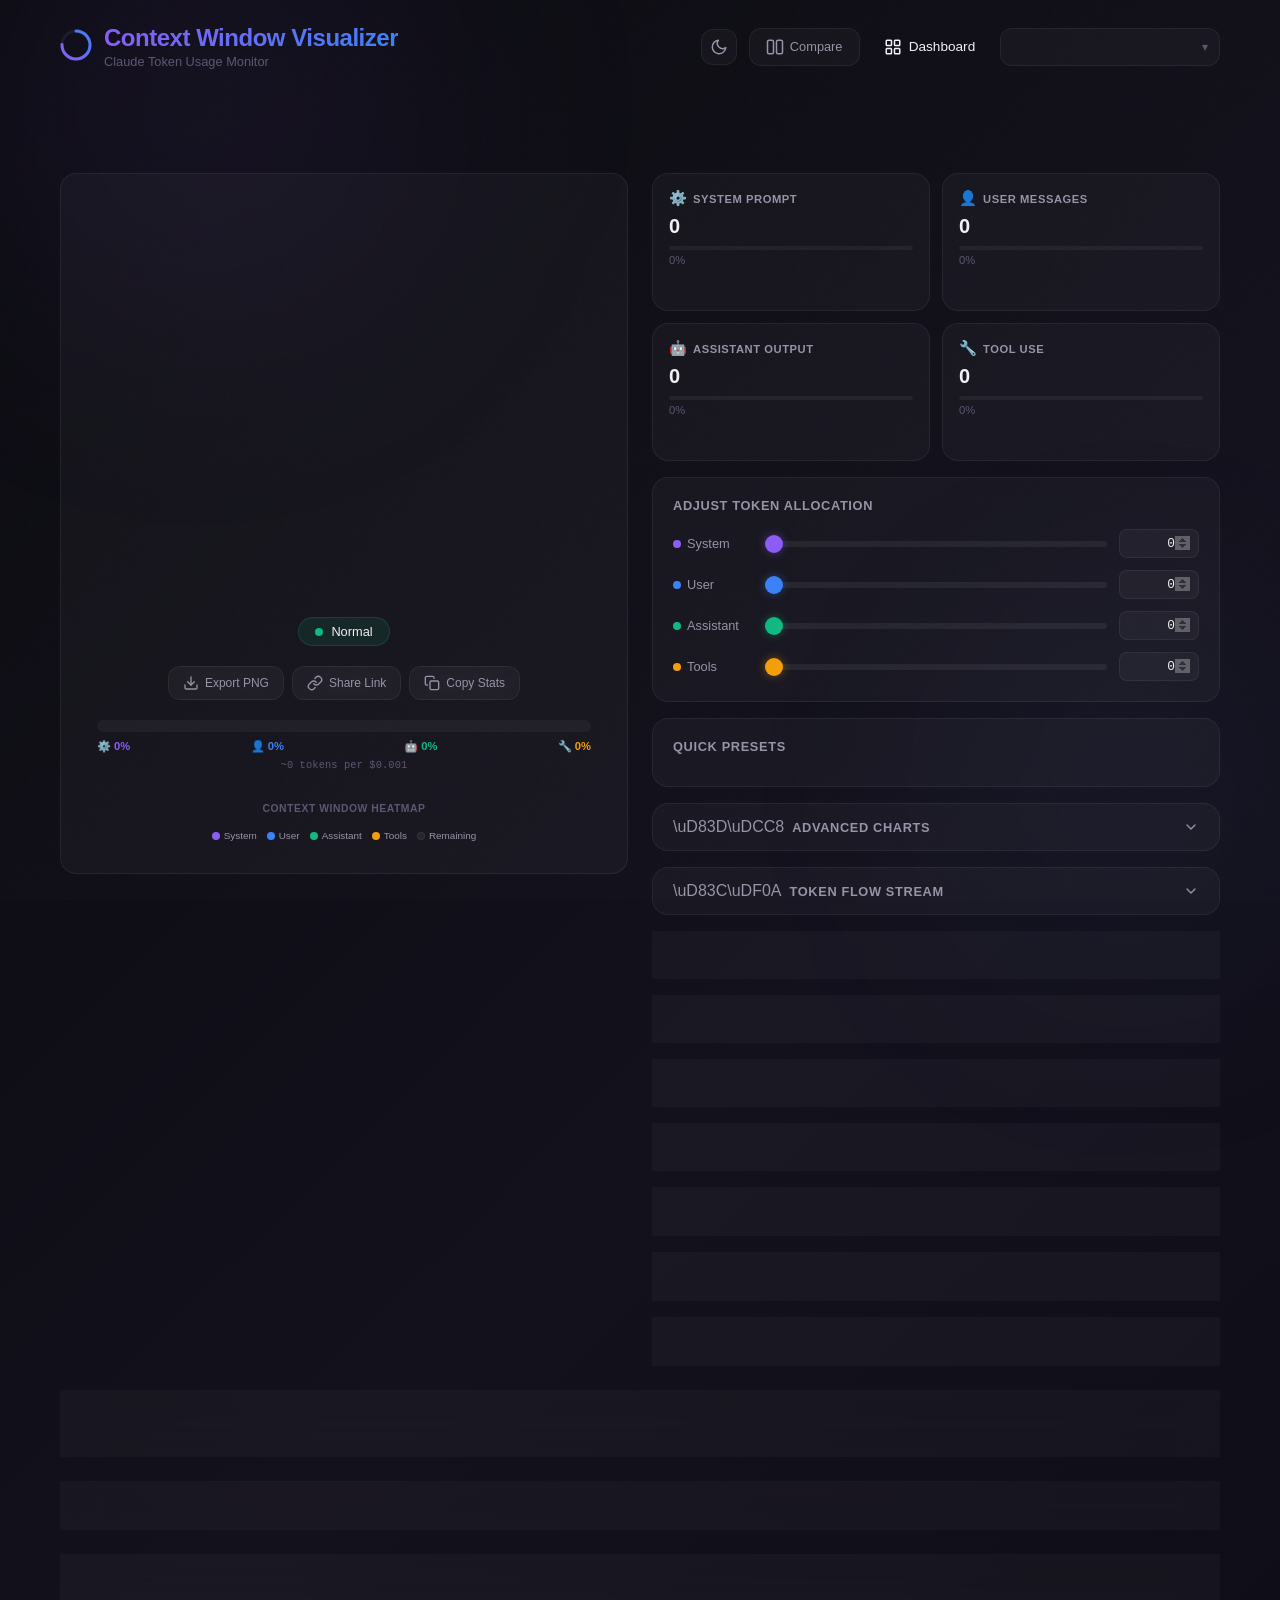
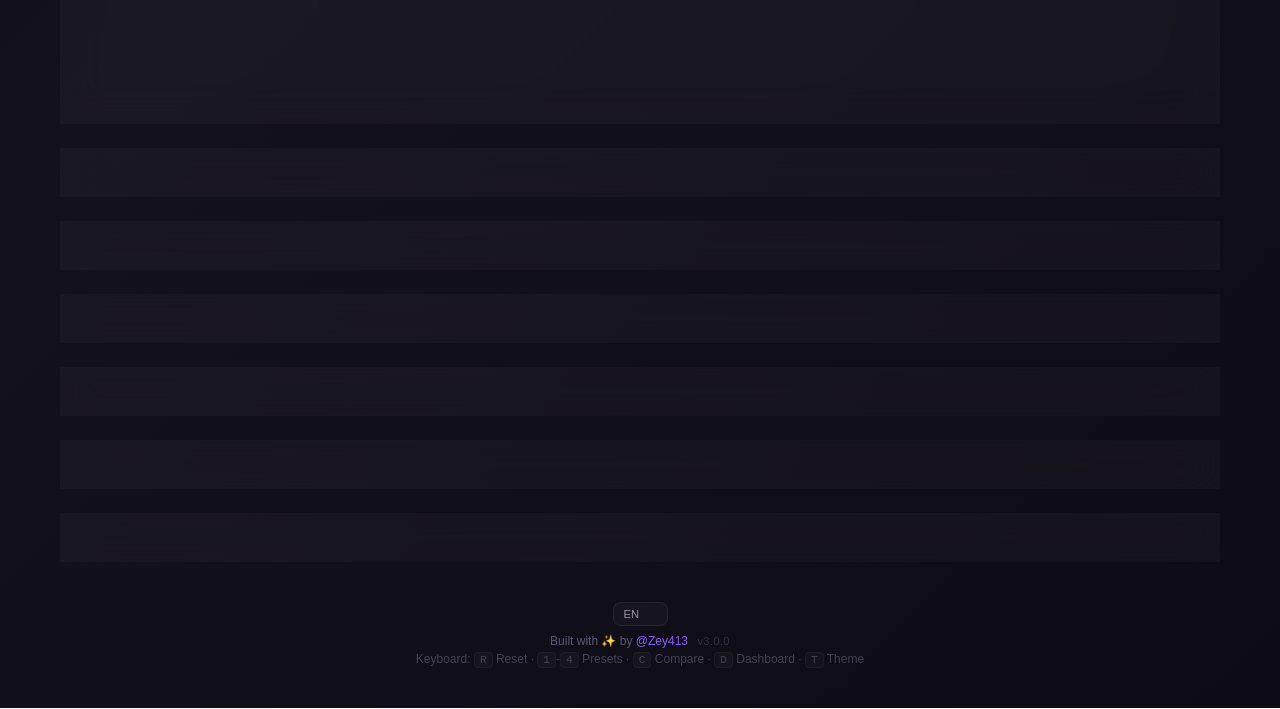
==== index.html @ 734bb11b "feat: v3.0 — add realtime monitor, alert timeline, token waterfall Three major new visualization mod" ====
<!DOCTYPE html>
<html lang="en" dir="ltr">
<head>
  <meta charset="UTF-8">
  <meta name="viewport" content="width=device-width, initial-scale=1.0">
  <title>Claude Context Window Visualizer</title>
  <meta name="description" content="Interactive visualization of Claude's context window token usage. Animated SVG gauge, model comparison, cost estimates, i18n, and dark glassmorphism UI.">
  <meta name="author" content="Zey413">
  <meta name="keywords" content="Claude, context window, token, visualizer, Anthropic, AI, LLM, API">
  <!-- Open Graph -->
  <meta property="og:title" content="Claude Context Window Visualizer">
  <meta property="og:description" content="Interactive visualization of Claude's context window token usage with animated gauge, analytics, and model comparison.">
  <meta property="og:type" content="website">
  <meta property="og:url" content="https://zey413.github.io/claude-context-visualizer/">
  <meta property="og:image" content="https://zey413.github.io/claude-context-visualizer/assets/favicon.svg">
  <!-- Twitter Card -->
  <meta name="twitter:card" content="summary">
  <meta name="twitter:title" content="Claude Context Window Visualizer">
  <meta name="twitter:description" content="Interactive token usage visualization for Claude AI models.">
  <link rel="icon" type="image/svg+xml" href="assets/favicon.svg">
  <link rel="apple-touch-icon" href="assets/favicon.svg">
  <link rel="manifest" href="manifest.json">
  <meta name="theme-color" content="#8B5CF6">
  <link rel="stylesheet" href="css/style.css">
</head>
<body>
  <!-- Background effects -->
  <canvas id="particle-canvas" class="particle-canvas" aria-hidden="true"></canvas>
  <div class="bg-noise" aria-hidden="true"></div>
  <div class="bg-glow bg-glow--1" aria-hidden="true"></div>
  <div class="bg-glow bg-glow--2" aria-hidden="true"></div>

  <div class="app">
    <!-- Header -->
    <header class="header">
      <div class="header__brand">
        <div class="header__logo">
          <svg viewBox="0 0 32 32" width="32" height="32">
            <defs>
              <linearGradient id="logo-grad" x1="0%" y1="0%" x2="100%" y2="100%">
                <stop offset="0%" style="stop-color:#8B5CF6"/>
                <stop offset="100%" style="stop-color:#3B82F6"/>
              </linearGradient>
            </defs>
            <circle cx="16" cy="16" r="14" fill="none" stroke="#1E1B2E" stroke-width="3"/>
            <circle cx="16" cy="16" r="14" fill="none" stroke="url(#logo-grad)" stroke-width="3"
              stroke-dasharray="66 22" stroke-linecap="round" transform="rotate(-90 16 16)"/>
          </svg>
        </div>
        <div>
          <h1 class="header__title">Context Window Visualizer</h1>
          <p class="header__subtitle">Claude Token Usage Monitor</p>
        </div>
      </div>
      <div class="header__controls">
        <button id="theme-toggle" class="theme-toggle" title="Toggle light/dark theme" aria-label="Toggle light/dark theme">
          <svg class="icon-moon" width="18" height="18" viewBox="0 0 24 24" fill="none" stroke="currentColor" stroke-width="2" stroke-linecap="round" stroke-linejoin="round" aria-hidden="true">
            <path d="M21 12.79A9 9 0 1 1 11.21 3 7 7 0 0 0 21 12.79z"/>
          </svg>
          <svg class="icon-sun" width="18" height="18" viewBox="0 0 24 24" fill="none" stroke="currentColor" stroke-width="2" stroke-linecap="round" stroke-linejoin="round" aria-hidden="true">
            <circle cx="12" cy="12" r="5"/>
            <line x1="12" y1="1" x2="12" y2="3"/>
            <line x1="12" y1="21" x2="12" y2="23"/>
            <line x1="4.22" y1="4.22" x2="5.64" y2="5.64"/>
            <line x1="18.36" y1="18.36" x2="19.78" y2="19.78"/>
            <line x1="1" y1="12" x2="3" y2="12"/>
            <line x1="21" y1="12" x2="23" y2="12"/>
            <line x1="4.22" y1="19.78" x2="5.64" y2="18.36"/>
            <line x1="18.36" y1="5.64" x2="19.78" y2="4.22"/>
          </svg>
        </button>
        <button id="compare-toggle" class="compare-btn" title="Toggle model comparison mode" aria-label="Compare" aria-pressed="false">
          <svg width="18" height="18" viewBox="0 0 24 24" fill="none" stroke="currentColor" stroke-width="2" stroke-linecap="round" stroke-linejoin="round" aria-hidden="true">
            <rect x="2" y="3" width="8" height="18" rx="2"/>
            <rect x="14" y="3" width="8" height="18" rx="2"/>
          </svg>
          <span>Compare</span>
        </button>
        <button id="dashboard-toggle" class="dashboard-btn" title="All-model comparison dashboard" aria-label="Dashboard">
          <svg width="18" height="18" viewBox="0 0 24 24" fill="none" stroke="currentColor" stroke-width="2" stroke-linecap="round" stroke-linejoin="round" aria-hidden="true">
            <rect x="3" y="3" width="7" height="7" rx="1"/>
            <rect x="14" y="3" width="7" height="7" rx="1"/>
            <rect x="3" y="14" width="7" height="7" rx="1"/>
            <rect x="14" y="14" width="7" height="7" rx="1"/>
          </svg>
          <span>Dashboard</span>
        </button>
        <div class="select-wrapper">
          <select id="model-select" class="model-select" aria-label="Select Claude model">
            <!-- Populated by JS -->
          </select>
          <span class="select-arrow" aria-hidden="true">▾</span>
        </div>
      </div>
    </header>

    <!-- Main content -->
    <main class="main">
      <!-- Health Monitor HUD -->
      <div class="health-hud" id="health-hud" role="status" aria-label="Context health monitor" aria-live="polite">
        <!-- Built by JS -->
      </div>

      <!-- Left: Gauge(s) -->
      <section class="gauge-section" id="gauge-section" aria-label="Token usage gauge">
        <div class="gauge-card glass-card" id="gauge-card-primary">
          <div class="gauge-card__model-label" id="gauge-label-primary"></div>
          <div id="gauge-container" class="gauge-container" role="progressbar" aria-valuenow="0" aria-valuemin="0" aria-valuemax="100" aria-label="Context window usage percentage">
            <!-- SVG gauge rendered by JS -->
          </div>
          <div class="gauge-status" id="gauge-status" aria-live="polite" aria-atomic="true">
            <span class="gauge-status__dot" aria-hidden="true"></span>
            <span class="gauge-status__text">Normal</span>
          </div>
          <!-- Export & Share Action Bar -->
          <div class="action-bar" id="action-bar">
            <button class="action-btn" id="btn-export-png" title="Export gauge as PNG image" aria-label="Export gauge as PNG image">
              <svg width="16" height="16" viewBox="0 0 24 24" fill="none" stroke="currentColor" stroke-width="2" stroke-linecap="round" stroke-linejoin="round" aria-hidden="true">
                <path d="M21 15v4a2 2 0 0 1-2 2H5a2 2 0 0 1-2-2v-4"/>
                <polyline points="7 10 12 15 17 10"/>
                <line x1="12" y1="15" x2="12" y2="3"/>
              </svg>
              <span>Export PNG</span>
            </button>
            <button class="action-btn" id="btn-share-link" title="Copy shareable URL to clipboard" aria-label="Copy shareable URL to clipboard">
              <svg width="16" height="16" viewBox="0 0 24 24" fill="none" stroke="currentColor" stroke-width="2" stroke-linecap="round" stroke-linejoin="round" aria-hidden="true">
                <path d="M10 13a5 5 0 0 0 7.54.54l3-3a5 5 0 0 0-7.07-7.07l-1.72 1.71"/>
                <path d="M14 11a5 5 0 0 0-7.54-.54l-3 3a5 5 0 0 0 7.07 7.07l1.71-1.71"/>
              </svg>
              <span>Share Link</span>
            </button>
            <button class="action-btn" id="btn-copy-stats" title="Copy usage stats to clipboard" aria-label="Copy usage stats to clipboard">
              <svg width="16" height="16" viewBox="0 0 24 24" fill="none" stroke="currentColor" stroke-width="2" stroke-linecap="round" stroke-linejoin="round" aria-hidden="true">
                <rect x="9" y="9" width="13" height="13" rx="2" ry="2"/>
                <path d="M5 15H4a2 2 0 0 1-2-2V4a2 2 0 0 1 2-2h9a2 2 0 0 1 2 2v1"/>
              </svg>
              <span>Copy Stats</span>
            </button>
          </div>
          <!-- Usage Breakdown Bar -->
          <div class="usage-breakdown" id="usage-breakdown">
            <div class="usage-breakdown__bar" id="breakdown-bar">
              <div class="usage-breakdown__segment" id="breakdown-seg-system" style="--seg-color: #8B5CF6"></div>
              <div class="usage-breakdown__segment" id="breakdown-seg-user" style="--seg-color: #3B82F6"></div>
              <div class="usage-breakdown__segment" id="breakdown-seg-assistant" style="--seg-color: #10B981"></div>
              <div class="usage-breakdown__segment" id="breakdown-seg-tools" style="--seg-color: #F59E0B"></div>
              <div class="usage-breakdown__segment usage-breakdown__segment--remaining" id="breakdown-seg-remaining"></div>
            </div>
            <div class="usage-breakdown__labels" id="breakdown-labels">
              <span class="usage-breakdown__label" style="color: #8B5CF6" id="breakdown-lbl-system">⚙️ 0%</span>
              <span class="usage-breakdown__label" style="color: #3B82F6" id="breakdown-lbl-user">👤 0%</span>
              <span class="usage-breakdown__label" style="color: #10B981" id="breakdown-lbl-assistant">🤖 0%</span>
              <span class="usage-breakdown__label" style="color: #F59E0B" id="breakdown-lbl-tools">🔧 0%</span>
            </div>
            <div class="usage-breakdown__cost-line" id="breakdown-cost-line">~0 tokens per $0.001</div>
          </div>
          <!-- Context Window Heatmap -->
          <div class="heatmap" id="heatmap">
            <div class="heatmap__title">Context Window Heatmap</div>
            <div class="heatmap__grid" id="heatmap-grid" role="img" aria-label="Context window heatmap visualization">
              <!-- Cells generated by JS -->
            </div>
            <div class="heatmap__legend" id="heatmap-legend">
              <span class="heatmap__legend-item"><span class="heatmap__legend-dot" style="background:#8B5CF6"></span>System</span>
              <span class="heatmap__legend-item"><span class="heatmap__legend-dot" style="background:#3B82F6"></span>User</span>
              <span class="heatmap__legend-item"><span class="heatmap__legend-dot" style="background:#10B981"></span>Assistant</span>
              <span class="heatmap__legend-item"><span class="heatmap__legend-dot" style="background:#F59E0B"></span>Tools</span>
              <span class="heatmap__legend-item"><span class="heatmap__legend-dot heatmap__legend-dot--remaining"></span>Remaining</span>
            </div>
          </div>
        </div>
        <!-- Secondary gauge for comparison mode (hidden by default) -->
        <div class="gauge-card glass-card gauge-card--compare" id="gauge-card-compare" style="display:none;">
          <div class="gauge-card__model-label" id="gauge-label-compare"></div>
          <div id="gauge-container-compare" class="gauge-container" role="progressbar" aria-valuenow="0" aria-valuemin="0" aria-valuemax="100" aria-label="Comparison model context window usage percentage">
            <!-- SVG gauge rendered by JS in compare mode -->
          </div>
          <div class="gauge-status" id="gauge-status-compare" aria-live="polite" aria-atomic="true">
            <span class="gauge-status__dot" aria-hidden="true"></span>
            <span class="gauge-status__text">Normal</span>
          </div>
          <div class="compare-model-select-wrapper">
            <div class="select-wrapper">
              <select id="compare-model-select" class="model-select model-select--compare" aria-label="Select comparison model">
                <!-- Populated by JS -->
              </select>
              <span class="select-arrow" aria-hidden="true">▾</span>
            </div>
          </div>
        </div>
      </section>

      <!-- Right: Controls -->
      <section class="controls-section" aria-label="Token allocation controls">
        <!-- Token Breakdown Cards -->
        <div class="breakdown-grid" role="region" aria-label="Token breakdown">
          <div class="token-card glass-card" data-category="system">
            <div class="token-card__header">
              <span class="token-card__icon" aria-hidden="true">⚙️</span>
              <span class="token-card__label">System Prompt</span>
            </div>
            <div class="token-card__value" id="system-value">0</div>
            <div class="token-card__bar" role="meter" aria-label="System prompt usage" aria-valuenow="0" aria-valuemin="0" aria-valuemax="100">
              <div class="token-card__bar-fill" id="system-bar" style="--cat-color: #8B5CF6"></div>
            </div>
            <div class="token-card__percent" id="system-percent" aria-live="polite">0%</div>
            <div class="token-card__sparkline" id="system-sparkline"></div>
          </div>

          <div class="token-card glass-card" data-category="user">
            <div class="token-card__header">
              <span class="token-card__icon" aria-hidden="true">👤</span>
              <span class="token-card__label">User Messages</span>
            </div>
            <div class="token-card__value" id="user-value">0</div>
            <div class="token-card__bar" role="meter" aria-label="User messages usage" aria-valuenow="0" aria-valuemin="0" aria-valuemax="100">
              <div class="token-card__bar-fill" id="user-bar" style="--cat-color: #3B82F6"></div>
            </div>
            <div class="token-card__percent" id="user-percent" aria-live="polite">0%</div>
            <div class="token-card__sparkline" id="user-sparkline"></div>
          </div>

          <div class="token-card glass-card" data-category="assistant">
            <div class="token-card__header">
              <span class="token-card__icon" aria-hidden="true">🤖</span>
              <span class="token-card__label">Assistant Output</span>
            </div>
            <div class="token-card__value" id="assistant-value">0</div>
            <div class="token-card__bar" role="meter" aria-label="Assistant output usage" aria-valuenow="0" aria-valuemin="0" aria-valuemax="100">
              <div class="token-card__bar-fill" id="assistant-bar" style="--cat-color: #10B981"></div>
            </div>
            <div class="token-card__percent" id="assistant-percent" aria-live="polite">0%</div>
            <div class="token-card__sparkline" id="assistant-sparkline"></div>
          </div>

          <div class="token-card glass-card" data-category="tools">
            <div class="token-card__header">
              <span class="token-card__icon" aria-hidden="true">🔧</span>
              <span class="token-card__label">Tool Use</span>
            </div>
            <div class="token-card__value" id="tools-value">0</div>
            <div class="token-card__bar" role="meter" aria-label="Tool use usage" aria-valuenow="0" aria-valuemin="0" aria-valuemax="100">
              <div class="token-card__bar-fill" id="tools-bar" style="--cat-color: #F59E0B"></div>
            </div>
            <div class="token-card__percent" id="tools-percent" aria-live="polite">0%</div>
            <div class="token-card__sparkline" id="tools-sparkline"></div>
          </div>
        </div>

        <!-- Sliders -->
        <div class="sliders-card glass-card">
          <h3 class="sliders-card__title">Adjust Token Allocation</h3>

          <div class="slider-row" data-category="system">
            <label class="slider-label" for="slider-system">
              <span class="slider-label__dot" style="background: #8B5CF6" aria-hidden="true"></span>
              System
            </label>
            <input type="range" id="slider-system" class="token-slider" min="0" max="100" value="0"
              style="--slider-color: #8B5CF6" aria-label="System prompt tokens">
            <input type="number" id="input-system" class="token-input" value="0" min="0" aria-label="System prompt token count">
          </div>

          <div class="slider-row" data-category="user">
            <label class="slider-label" for="slider-user">
              <span class="slider-label__dot" style="background: #3B82F6" aria-hidden="true"></span>
              User
            </label>
            <input type="range" id="slider-user" class="token-slider" min="0" max="100" value="0"
              style="--slider-color: #3B82F6" aria-label="User messages tokens">
            <input type="number" id="input-user" class="token-input" value="0" min="0" aria-label="User messages token count">
          </div>

          <div class="slider-row" data-category="assistant">
            <label class="slider-label" for="slider-assistant">
              <span class="slider-label__dot" style="background: #10B981" aria-hidden="true"></span>
              Assistant
            </label>
            <input type="range" id="slider-assistant" class="token-slider" min="0" max="100" value="0"
              style="--slider-color: #10B981" aria-label="Assistant output tokens">
            <input type="number" id="input-assistant" class="token-input" value="0" min="0" aria-label="Assistant output token count">
          </div>

          <div class="slider-row" data-category="tools">
            <label class="slider-label" for="slider-tools">
              <span class="slider-label__dot" style="background: #F59E0B" aria-hidden="true"></span>
              Tools
            </label>
            <input type="range" id="slider-tools" class="token-slider" min="0" max="100" value="0"
              style="--slider-color: #F59E0B" aria-label="Tool use tokens">
            <input type="number" id="input-tools" class="token-input" value="0" min="0" aria-label="Tool use token count">
          </div>
        </div>

        <!-- Presets -->
        <div class="presets-card glass-card">
          <h3 class="presets-card__title">Quick Presets</h3>
          <div class="presets-grid" id="presets-grid" role="group" aria-label="Quick presets">
            <!-- Populated by JS -->
          </div>
        </div>

        <!-- Charts -->
        <div class="charts-card glass-card" id="charts-card">
          <button class="estimator-toggle" id="charts-toggle" aria-expanded="false" aria-controls="charts-body">
            <div class="estimator-toggle__left">
              <span class="estimator-toggle__icon" aria-hidden="true">\uD83D\uDCC8</span>
              <h3 class="estimator-toggle__title">Advanced Charts</h3>
            </div>
            <svg class="estimator-toggle__chevron" width="16" height="16" viewBox="0 0 24 24" fill="none" stroke="currentColor" stroke-width="2" stroke-linecap="round" stroke-linejoin="round" aria-hidden="true">
              <polyline points="6 9 12 15 18 9"/>
            </svg>
          </button>
          <div class="charts-body" id="charts-body">
            <div class="charts-tabs" role="tablist" aria-label="Chart type selection">
              <button class="charts-tab charts-tab--active" data-chart="pie" role="tab" aria-selected="true">Pie</button>
              <button class="charts-tab" data-chart="radar" role="tab" aria-selected="false">Radar</button>
              <button class="charts-tab" data-chart="trend" role="tab" aria-selected="false">Trend</button>
            </div>
            <div class="charts-container" id="charts-container" role="tabpanel" aria-label="Chart visualization">
              <div class="charts-empty">Select a chart type and adjust sliders</div>
            </div>
          </div>
        </div>

        <!-- Token Flow Stream -->
        <div class="stream-card glass-card" id="stream-card">
          <button class="estimator-toggle" id="stream-toggle" aria-expanded="false" aria-controls="stream-body">
            <div class="estimator-toggle__left">
              <span class="estimator-toggle__icon" aria-hidden="true">\uD83C\uDF0A</span>
              <h3 class="estimator-toggle__title">Token Flow Stream</h3>
            </div>
            <svg class="estimator-toggle__chevron" width="16" height="16" viewBox="0 0 24 24" fill="none" stroke="currentColor" stroke-width="2" stroke-linecap="round" stroke-linejoin="round" aria-hidden="true">
              <polyline points="6 9 12 15 18 9"/>
            </svg>
          </button>
          <div class="stream-body" id="stream-body">
            <div class="stream-canvas-wrapper">
              <canvas id="stream-canvas" class="stream-canvas" aria-hidden="true"></canvas>
            </div>
            <p class="stream-hint">Particles flow toward the context window. Color = category, density = usage volume.</p>
          </div>
        </div>

        <!-- Sankey Flow Diagram -->
        <div class="sankey-card glass-card" id="sankey-card">
          <button class="estimator-toggle" id="sankey-toggle" aria-expanded="false" aria-controls="sankey-body">
            <div class="estimator-toggle__left">
              <span class="estimator-toggle__icon" aria-hidden="true">\uD83C\uDF0A</span>
              <h3 class="estimator-toggle__title">Token Flow Diagram</h3>
            </div>
            <svg class="estimator-toggle__chevron" width="16" height="16" viewBox="0 0 24 24" fill="none" stroke="currentColor" stroke-width="2" stroke-linecap="round" stroke-linejoin="round" aria-hidden="true">
              <polyline points="6 9 12 15 18 9"/>
            </svg>
          </button>
          <div class="sankey-body" id="sankey-body">
            <div class="sankey-container" id="sankey-container">
              <div class="charts-empty">Adjust sliders to see token flow</div>
            </div>
          </div>
        </div>

        <!-- Prompt Cache Savings -->
        <div class="cache-card glass-card" id="cache-card">
          <button class="estimator-toggle" id="cache-toggle" aria-expanded="false" aria-controls="cache-body">
            <div class="estimator-toggle__left">
              <span class="estimator-toggle__icon" aria-hidden="true">\uD83D\uDCBE</span>
              <h3 class="estimator-toggle__title">Prompt Cache Savings</h3>
            </div>
            <svg class="estimator-toggle__chevron" width="16" height="16" viewBox="0 0 24 24" fill="none" stroke="currentColor" stroke-width="2" stroke-linecap="round" stroke-linejoin="round" aria-hidden="true">
              <polyline points="6 9 12 15 18 9"/>
            </svg>
          </button>
          <div class="cache-body" id="cache-body">
            <div class="cache-container" id="cache-container">
              <!-- Built by JS -->
            </div>
          </div>
        </div>

        <!-- Cost Forecast -->
        <div class="forecast-card glass-card" id="forecast-card">
          <button class="estimator-toggle" id="forecast-toggle" aria-expanded="false" aria-controls="forecast-body">
            <div class="estimator-toggle__left">
              <span class="estimator-toggle__icon" aria-hidden="true">\uD83D\uDCC5</span>
              <h3 class="estimator-toggle__title">Cost Forecast & Budget</h3>
            </div>
            <svg class="estimator-toggle__chevron" width="16" height="16" viewBox="0 0 24 24" fill="none" stroke="currentColor" stroke-width="2" stroke-linecap="round" stroke-linejoin="round" aria-hidden="true">
              <polyline points="6 9 12 15 18 9"/>
            </svg>
          </button>
          <div class="forecast-body" id="forecast-body">
            <div class="forecast-container" id="forecast-container">
              <!-- Built by JS -->
            </div>
          </div>
        </div>

        <!-- Claude Code Memory Tracker -->
        <div class="memory-card glass-card" id="memory-card">
          <button class="estimator-toggle" id="memory-toggle" aria-expanded="false" aria-controls="memory-body">
            <div class="estimator-toggle__left">
              <span class="estimator-toggle__icon" aria-hidden="true">\uD83E\uDDE0</span>
              <h3 class="estimator-toggle__title">Claude Code Memory</h3>
            </div>
            <svg class="estimator-toggle__chevron" width="16" height="16" viewBox="0 0 24 24" fill="none" stroke="currentColor" stroke-width="2" stroke-linecap="round" stroke-linejoin="round" aria-hidden="true">
              <polyline points="6 9 12 15 18 9"/>
            </svg>
          </button>
          <div class="memory-body" id="memory-body">
            <div class="memory-breakdown" id="memory-breakdown">
              <!-- Rendered by JS -->
            </div>

            <div class="memory-sim" id="memory-sim">
              <h4 class="memory-sim__title">\u25B6 Session Simulator</h4>
              <div class="memory-sim__controls">
                <div class="select-wrapper memory-sim__select-wrapper">
                  <select id="memory-scenario" class="memory-sim__select" aria-label="Select simulation scenario">
                    <!-- Populated by JS -->
                  </select>
                  <span class="select-arrow" aria-hidden="true">\u25BE</span>
                </div>
                <button class="memory-sim__btn" id="memory-play" title="Play simulation">
                  <svg width="14" height="14" viewBox="0 0 24 24" fill="currentColor" aria-hidden="true"><polygon points="5 3 19 12 5 21"/></svg>
                  Play
                </button>
                <button class="memory-sim__btn" id="memory-pause" title="Pause simulation" style="display:none">
                  <svg width="14" height="14" viewBox="0 0 24 24" fill="currentColor" aria-hidden="true"><rect x="6" y="4" width="4" height="16"/><rect x="14" y="4" width="4" height="16"/></svg>
                  Pause
                </button>
                <button class="memory-sim__btn memory-sim__btn--secondary" id="memory-reset" title="Reset simulation">Reset</button>
              </div>
              <div class="memory-sim-bar-wrapper">
                <div class="memory-sim-bar" id="memory-sim-bar"></div>
              </div>
              <div class="memory-sim__meta">
                <span id="memory-sim-total"></span>
                <span id="memory-sim-progress"></span>
              </div>
              <div class="memory-sim-log" id="memory-sim-log">
                <div class="memory-sim-log__empty">Press Play to simulate a session</div>
              </div>
            </div>
          </div>
        </div>

        <!-- Token Estimator -->
        <div class="estimator-card glass-card" id="estimator-card">
          <button class="estimator-toggle" id="estimator-toggle" aria-expanded="false" aria-controls="estimator-body">
            <div class="estimator-toggle__left">
              <span class="estimator-toggle__icon" aria-hidden="true">📐</span>
              <h3 class="estimator-toggle__title">Token Estimator</h3>
            </div>
            <svg class="estimator-toggle__chevron" width="16" height="16" viewBox="0 0 24 24" fill="none" stroke="currentColor" stroke-width="2" stroke-linecap="round" stroke-linejoin="round" aria-hidden="true">
              <polyline points="6 9 12 15 18 9"/>
            </svg>
          </button>
          <div class="estimator-body" id="estimator-body">
            <div class="estimator-textarea-wrap">
              <textarea id="estimator-textarea" class="estimator-textarea" placeholder="Paste text here to estimate token count..." rows="4" aria-label="Text to estimate tokens"></textarea>
              <div class="estimator-result" id="estimator-result" aria-live="polite">
                <span class="estimator-result__count" id="estimator-count">0</span> estimated tokens
              </div>
            </div>
            <div class="estimator-add-row" id="estimator-add-row">
              <label class="estimator-add-label" for="estimator-add-target">Add to:</label>
              <select id="estimator-add-target" class="estimator-add-select" aria-label="Target category for estimated tokens">
                <option value="system">System</option>
                <option value="user" selected>User</option>
                <option value="assistant">Assistant</option>
                <option value="tools">Tools</option>
              </select>
              <button class="estimator-add-btn" id="estimator-add-btn" title="Add estimated tokens to selected category">+ Add</button>
            </div>
            <div class="estimator-chips-label">Quick Estimates</div>
            <div class="estimator-chips" id="estimator-chips" role="group" aria-label="Quick token estimates">
              <!-- Populated by JS -->
            </div>
          </div>
        </div>
        <!-- Prompt Templates -->
        <div class="templates-card glass-card" id="templates-card">
          <button class="estimator-toggle" id="templates-toggle" aria-expanded="false" aria-controls="templates-body">
            <div class="estimator-toggle__left">
              <span class="estimator-toggle__icon" aria-hidden="true">📋</span>
              <h3 class="estimator-toggle__title">Prompt Templates</h3>
            </div>
            <svg class="estimator-toggle__chevron" width="16" height="16" viewBox="0 0 24 24" fill="none" stroke="currentColor" stroke-width="2" stroke-linecap="round" stroke-linejoin="round" aria-hidden="true">
              <polyline points="6 9 12 15 18 9"/>
            </svg>
          </button>
          <div class="templates-body" id="templates-body">
            <p class="templates-desc">Real-world system prompt examples with approximate token counts. Apply one to see how much context it consumes.</p>
            <div class="templates-grid" id="templates-grid" role="group" aria-label="Prompt templates">
              <!-- Populated by JS -->
            </div>
          </div>
        </div>

        <!-- Context Budget Planner -->
        <div class="planner-card glass-card" id="planner-card">
          <button class="estimator-toggle" id="planner-toggle" aria-expanded="false" aria-controls="planner-body">
            <div class="estimator-toggle__left">
              <span class="estimator-toggle__icon" aria-hidden="true">🧮</span>
              <h3 class="estimator-toggle__title">Context Budget Planner</h3>
            </div>
            <svg class="estimator-toggle__chevron" width="16" height="16" viewBox="0 0 24 24" fill="none" stroke="currentColor" stroke-width="2" stroke-linecap="round" stroke-linejoin="round" aria-hidden="true">
              <polyline points="6 9 12 15 18 9"/>
            </svg>
          </button>
          <div class="planner-body" id="planner-body">
            <p class="planner-desc">Answer a few questions and we'll recommend the best model and token allocation for your use case.</p>

            <!-- Q1: Use Case -->
            <fieldset class="planner-question" id="planner-q1">
              <legend class="planner-question__legend">What's your primary use case?</legend>
              <label class="planner-option">
                <input type="radio" name="planner-usecase" value="simple-chat" class="planner-radio">
                <span class="planner-option__box">
                  <span class="planner-option__icon">💬</span>
                  <span class="planner-option__text">Simple chat</span>
                  <span class="planner-option__hint">Low system prompt</span>
                </span>
              </label>
              <label class="planner-option">
                <input type="radio" name="planner-usecase" value="code-assist" class="planner-radio">
                <span class="planner-option__box">
                  <span class="planner-option__icon">💻</span>
                  <span class="planner-option__text">Code assistance</span>
                  <span class="planner-option__hint">Medium system prompt + tools</span>
                </span>
              </label>
              <label class="planner-option">
                <input type="radio" name="planner-usecase" value="doc-analysis" class="planner-radio">
                <span class="planner-option__box">
                  <span class="planner-option__icon">📄</span>
                  <span class="planner-option__text">Document analysis</span>
                  <span class="planner-option__hint">Large user input</span>
                </span>
              </label>
              <label class="planner-option">
                <input type="radio" name="planner-usecase" value="agentic" class="planner-radio">
                <span class="planner-option__box">
                  <span class="planner-option__icon">🤖</span>
                  <span class="planner-option__text">Agentic tasks</span>
                  <span class="planner-option__hint">Heavy tool use</span>
                </span>
              </label>
            </fieldset>

            <!-- Q2: Conversation Length -->
            <fieldset class="planner-question" id="planner-q2">
              <legend class="planner-question__legend">How long are your conversations?</legend>
              <label class="planner-option">
                <input type="radio" name="planner-length" value="short" class="planner-radio">
                <span class="planner-option__box">
                  <span class="planner-option__icon">⚡</span>
                  <span class="planner-option__text">Short</span>
                  <span class="planner-option__hint">1-5 turns</span>
                </span>
              </label>
              <label class="planner-option">
                <input type="radio" name="planner-length" value="medium" class="planner-radio">
                <span class="planner-option__box">
                  <span class="planner-option__icon">💬</span>
                  <span class="planner-option__text">Medium</span>
                  <span class="planner-option__hint">5-15 turns</span>
                </span>
              </label>
              <label class="planner-option">
                <input type="radio" name="planner-length" value="long" class="planner-radio">
                <span class="planner-option__box">
                  <span class="planner-option__icon">📜</span>
                  <span class="planner-option__text">Long</span>
                  <span class="planner-option__hint">15-30 turns</span>
                </span>
              </label>
              <label class="planner-option">
                <input type="radio" name="planner-length" value="very-long" class="planner-radio">
                <span class="planner-option__box">
                  <span class="planner-option__icon">🔥</span>
                  <span class="planner-option__text">Very long</span>
                  <span class="planner-option__hint">30+ turns</span>
                </span>
              </label>
            </fieldset>

            <!-- Q3: Tools -->
            <fieldset class="planner-question" id="planner-q3">
              <legend class="planner-question__legend">Do you use tools?</legend>
              <label class="planner-option">
                <input type="radio" name="planner-tools" value="none" class="planner-radio">
                <span class="planner-option__box">
                  <span class="planner-option__icon">🚫</span>
                  <span class="planner-option__text">No tools</span>
                </span>
              </label>
              <label class="planner-option">
                <input type="radio" name="planner-tools" value="light" class="planner-radio">
                <span class="planner-option__box">
                  <span class="planner-option__icon">🔧</span>
                  <span class="planner-option__text">Light tool use</span>
                  <span class="planner-option__hint">1-3 tools</span>
                </span>
              </label>
              <label class="planner-option">
                <input type="radio" name="planner-tools" value="heavy" class="planner-radio">
                <span class="planner-option__box">
                  <span class="planner-option__icon">🛠️</span>
                  <span class="planner-option__text">Heavy tool use</span>
                  <span class="planner-option__hint">5+ tools</span>
                </span>
              </label>
              <label class="planner-option">
                <input type="radio" name="planner-tools" value="agentic" class="planner-radio">
                <span class="planner-option__box">
                  <span class="planner-option__icon">⚙️</span>
                  <span class="planner-option__text">Agentic</span>
                  <span class="planner-option__hint">10+ tools, many calls</span>
                </span>
              </label>
            </fieldset>

            <!-- Q4: Budget Priority -->
            <fieldset class="planner-question" id="planner-q4">
              <legend class="planner-question__legend">What's your budget priority?</legend>
              <label class="planner-option">
                <input type="radio" name="planner-budget" value="cheapest" class="planner-radio">
                <span class="planner-option__box">
                  <span class="planner-option__icon">💰</span>
                  <span class="planner-option__text">Cheapest possible</span>
                </span>
              </label>
              <label class="planner-option">
                <input type="radio" name="planner-budget" value="balanced" class="planner-radio">
                <span class="planner-option__box">
                  <span class="planner-option__icon">⚖️</span>
                  <span class="planner-option__text">Balance cost &amp; capability</span>
                </span>
              </label>
              <label class="planner-option">
                <input type="radio" name="planner-budget" value="max" class="planner-radio">
                <span class="planner-option__box">
                  <span class="planner-option__icon">🚀</span>
                  <span class="planner-option__text">Maximum capability</span>
                </span>
              </label>
            </fieldset>

            <!-- Recommendation Result -->
            <div class="planner-result" id="planner-result" style="display:none;">
              <div class="planner-result__title">Recommended Configuration</div>
              <div class="planner-result__model" id="planner-rec-model"></div>
              <div class="planner-result__grid">
                <div class="planner-result__alloc">
                  <span class="planner-result__dot" style="background:#8B5CF6"></span>
                  <span class="planner-result__label">System</span>
                  <span class="planner-result__value" id="planner-rec-system">0</span>
                </div>
                <div class="planner-result__alloc">
                  <span class="planner-result__dot" style="background:#3B82F6"></span>
                  <span class="planner-result__label">User</span>
                  <span class="planner-result__value" id="planner-rec-user">0</span>
                </div>
                <div class="planner-result__alloc">
                  <span class="planner-result__dot" style="background:#10B981"></span>
                  <span class="planner-result__label">Assistant</span>
                  <span class="planner-result__value" id="planner-rec-assistant">0</span>
                </div>
                <div class="planner-result__alloc">
                  <span class="planner-result__dot" style="background:#F59E0B"></span>
                  <span class="planner-result__label">Tools</span>
                  <span class="planner-result__value" id="planner-rec-tools">0</span>
                </div>
              </div>
              <div class="planner-result__summary" id="planner-rec-summary"></div>
              <button class="planner-apply-btn" id="planner-apply-btn">
                <svg width="14" height="14" viewBox="0 0 24 24" fill="none" stroke="currentColor" stroke-width="2" stroke-linecap="round" stroke-linejoin="round" aria-hidden="true">
                  <polyline points="20 6 9 17 4 12"/>
                </svg>
                Apply Recommendation
              </button>
            </div>
          </div>
        </div>
      </section>
    </main>

    <!-- Stats Summary Bar -->
    <section class="stats-bar glass-card" aria-label="Usage statistics summary">
      <div class="stat-item">
        <span class="stat-item__label">Total Used</span>
        <span class="stat-item__value" id="stat-total-used" aria-live="polite">0</span>
      </div>
      <div class="stat-item">
        <span class="stat-item__label">Remaining</span>
        <span class="stat-item__value stat-item__value--remaining" id="stat-remaining" aria-live="polite">0</span>
      </div>
      <div class="stat-item">
        <span class="stat-item__label">Context Window</span>
        <span class="stat-item__value" id="stat-context-window">200K</span>
      </div>
      <div class="stat-item">
        <span class="stat-item__label">Output Limit</span>
        <span class="stat-item__value" id="stat-output-limit">16K</span>
      </div>
    </section>

    <!-- Model Cost Comparison -->
    <section class="pricing-card glass-card" id="pricing-card">
      <button class="estimator-toggle" id="pricing-toggle" aria-expanded="false" aria-controls="pricing-body">
        <div class="estimator-toggle__left">
          <span class="estimator-toggle__icon" aria-hidden="true">💰</span>
          <h3 class="estimator-toggle__title">Model Cost Comparison</h3>
        </div>
        <svg class="estimator-toggle__chevron" width="16" height="16" viewBox="0 0 24 24" fill="none" stroke="currentColor" stroke-width="2" stroke-linecap="round" stroke-linejoin="round" aria-hidden="true">
          <polyline points="6 9 12 15 18 9"/>
        </svg>
      </button>
      <div class="pricing-body" id="pricing-body">
        <div class="pricing-table-wrap">
          <table class="pricing-table" id="pricing-table" aria-label="Model pricing comparison">
            <thead>
              <tr>
                <th class="pricing-th pricing-th--model">Model</th>
                <th class="pricing-th pricing-th--num">Input</th>
                <th class="pricing-th pricing-th--num">Output</th>
                <th class="pricing-th pricing-th--num">Total</th>
                <th class="pricing-th pricing-th--num">Savings</th>
              </tr>
            </thead>
            <tbody id="pricing-tbody">
              <!-- Populated by JS -->
            </tbody>
          </table>
        </div>
        <div class="pricing-recommendation" id="pricing-recommendation" aria-live="polite"></div>
      </div>
    </section>

    <!-- Usage Timeline -->
    <section class="timeline-section glass-card" id="timeline-section" aria-label="Usage timeline">
      <div class="timeline-header">
        <h3 class="timeline-title">Usage Timeline</h3>
        <span class="timeline-subtitle" id="timeline-count" aria-live="polite">0 / 10 snapshots</span>
      </div>
      <div class="timeline-chart" id="timeline-chart" role="img" aria-label="Token usage timeline chart">
        <div class="timeline-empty">Adjust sliders to record snapshots</div>
      </div>
      <div class="timeline-axis" aria-hidden="true">
        <span>Oldest</span>
        <span>Latest</span>
      </div>
    </section>

    <!-- Analytics & Insights -->
    <section class="analytics-card glass-card" id="analytics-card">
      <button class="estimator-toggle" id="analytics-toggle" aria-expanded="false" aria-controls="analytics-body">
        <div class="estimator-toggle__left">
          <span class="estimator-toggle__icon" aria-hidden="true">📊</span>
          <h3 class="estimator-toggle__title">Analytics & Insights</h3>
        </div>
        <svg class="estimator-toggle__chevron" width="16" height="16" viewBox="0 0 24 24" fill="none" stroke="currentColor" stroke-width="2" stroke-linecap="round" stroke-linejoin="round" aria-hidden="true">
          <polyline points="6 9 12 15 18 9"/>
        </svg>
      </button>
      <div class="analytics-body" id="analytics-body">
        <div class="analytics-grid">
          <!-- Efficiency Score -->
          <div class="analytics-item">
            <div class="analytics-item__label">Efficiency Score</div>
            <div class="analytics-item__score" id="analytics-score">
              <span class="analytics-score__value" id="score-value">--</span>
              <span class="analytics-score__badge" id="score-badge">N/A</span>
            </div>
          </div>
          <!-- Cost Estimate -->
          <div class="analytics-item">
            <div class="analytics-item__label">Cost Estimate</div>
            <div class="analytics-item__cost" id="analytics-cost">
              <span class="analytics-cost__value" id="cost-value">$0.000</span>
              <span class="analytics-cost__sublabel">per request</span>
            </div>
          </div>
        </div>
        <!-- Optimization Tips -->
        <div class="analytics-tips" id="analytics-tips">
          <div class="analytics-tips__title">Optimization Tips</div>
          <ul class="analytics-tips__list" id="tips-list">
            <li class="analytics-tip">Adjust sliders to see personalized tips</li>
          </ul>
        </div>
      </div>
    </section>

    <!-- API Response Parser -->
    <section class="api-parser-card glass-card" id="api-parser-card">
      <button class="estimator-toggle" id="api-parser-toggle" aria-expanded="false" aria-controls="api-parser-body">
        <div class="estimator-toggle__left">
          <span class="estimator-toggle__icon" aria-hidden="true">📡</span>
          <h3 class="estimator-toggle__title">API Response Parser</h3>
        </div>
        <svg class="estimator-toggle__chevron" width="16" height="16" viewBox="0 0 24 24" fill="none" stroke="currentColor" stroke-width="2" stroke-linecap="round" stroke-linejoin="round" aria-hidden="true">
          <polyline points="6 9 12 15 18 9"/>
        </svg>
      </button>
      <div class="api-parser-body" id="api-parser-body">
        <!-- Paste & Parse -->
        <div class="api-parser-input-section">
          <label class="api-parser-label" for="api-response-textarea">Paste Claude API Response JSON</label>
          <div class="api-parser-textarea-wrap">
            <textarea id="api-response-textarea" class="api-parser-textarea" placeholder='{"id":"msg_...","usage":{"input_tokens":1234,"output_tokens":567,...}}' rows="5" aria-label="Claude API response JSON"></textarea>
          </div>
          <div class="api-parser-actions">
            <button class="api-parser-btn api-parser-btn--parse" id="api-parse-btn" title="Parse the JSON and extract token usage">
              <svg width="14" height="14" viewBox="0 0 24 24" fill="none" stroke="currentColor" stroke-width="2" stroke-linecap="round" stroke-linejoin="round" aria-hidden="true">
                <polyline points="4 17 10 11 4 5"/>
                <line x1="12" y1="19" x2="20" y2="19"/>
              </svg>
              Parse &amp; Apply
            </button>
            <button class="api-parser-btn api-parser-btn--clear" id="api-clear-btn" title="Clear the textarea and results">Clear</button>
          </div>
        </div>

        <!-- Parsed Result Summary -->
        <div class="api-parser-result" id="api-parser-result" style="display:none;">
          <div class="api-parser-result__title">Parsed Token Usage</div>
          <div class="api-parser-result__grid">
            <div class="api-parser-result__item">
              <span class="api-parser-result__label">Input Tokens</span>
              <span class="api-parser-result__value" id="parsed-input-tokens">0</span>
            </div>
            <div class="api-parser-result__item">
              <span class="api-parser-result__label">Output Tokens</span>
              <span class="api-parser-result__value" id="parsed-output-tokens">0</span>
            </div>
            <div class="api-parser-result__item">
              <span class="api-parser-result__label">Cache Created</span>
              <span class="api-parser-result__value" id="parsed-cache-creation">0</span>
            </div>
            <div class="api-parser-result__item">
              <span class="api-parser-result__label">Cache Read</span>
              <span class="api-parser-result__value" id="parsed-cache-read">0</span>
            </div>
          </div>
          <div class="api-parser-mapping">
            <div class="api-parser-mapping__title">Token Mapping Preview</div>
            <div class="api-parser-mapping__row">
              <span class="api-parser-mapping__dot" style="background:#8B5CF6"></span>
              <span class="api-parser-mapping__label">System</span>
              <span class="api-parser-mapping__value" id="mapped-system">0</span>
            </div>
            <div class="api-parser-mapping__row">
              <span class="api-parser-mapping__dot" style="background:#3B82F6"></span>
              <span class="api-parser-mapping__label">User</span>
              <span class="api-parser-mapping__value" id="mapped-user">0</span>
            </div>
            <div class="api-parser-mapping__row">
              <span class="api-parser-mapping__dot" style="background:#10B981"></span>
              <span class="api-parser-mapping__label">Assistant</span>
              <span class="api-parser-mapping__value" id="mapped-assistant">0</span>
            </div>
            <div class="api-parser-mapping__row">
              <span class="api-parser-mapping__dot" style="background:#F59E0B"></span>
              <span class="api-parser-mapping__label">Tools</span>
              <span class="api-parser-mapping__value" id="mapped-tools">0</span>
            </div>
          </div>
          <button class="api-parser-btn api-parser-btn--apply" id="api-apply-btn" title="Apply parsed tokens to the gauge sliders">
            <svg width="14" height="14" viewBox="0 0 24 24" fill="none" stroke="currentColor" stroke-width="2" stroke-linecap="round" stroke-linejoin="round" aria-hidden="true">
              <polyline points="20 6 9 17 4 12"/>
            </svg>
            Apply to Gauge
          </button>
        </div>

        <!-- Error display -->
        <div class="api-parser-error" id="api-parser-error" style="display:none;" role="alert"></div>

        <!-- Simulate Conversation -->
        <div class="api-parser-simulate">
          <div class="api-parser-simulate__title">Simulate Conversation</div>
          <p class="api-parser-simulate__desc">Animate a multi-turn conversation filling up the context window over 5 seconds.</p>
          <div class="api-parser-simulate__controls">
            <button class="api-parser-btn api-parser-btn--simulate" id="api-simulate-btn" title="Start conversation growth simulation">
              <svg width="14" height="14" viewBox="0 0 24 24" fill="none" stroke="currentColor" stroke-width="2" stroke-linecap="round" stroke-linejoin="round" aria-hidden="true">
                <polygon points="5 3 19 12 5 21 5 3"/>
              </svg>
              Simulate Growth
            </button>
            <button class="api-parser-btn api-parser-btn--stop" id="api-simulate-stop-btn" style="display:none;" title="Stop simulation">
              <svg width="14" height="14" viewBox="0 0 24 24" fill="none" stroke="currentColor" stroke-width="2" stroke-linecap="round" stroke-linejoin="round" aria-hidden="true">
                <rect x="6" y="4" width="4" height="16"/>
                <rect x="14" y="4" width="4" height="16"/>
              </svg>
              Stop
            </button>
            <span class="api-parser-simulate__status" id="api-simulate-status"></span>
          </div>
        </div>

        <!-- Conversation Turns Counter -->
        <div class="api-parser-turns" id="api-parser-turns">
          <div class="api-parser-turns__icon" aria-hidden="true">💬</div>
          <div class="api-parser-turns__info">
            <span class="api-parser-turns__label">Estimated Turns Remaining</span>
            <span class="api-parser-turns__value" id="turns-remaining">--</span>
          </div>
          <div class="api-parser-turns__detail" id="turns-detail">
            Based on avg. message size
          </div>
        </div>
      </div>
    </section>

    <!-- ====== NEW: Realtime Context Monitor ====== -->
    <section class="realtime-monitor-section glass-card scroll-reveal" id="realtime-monitor-section">
      <button class="estimator-toggle" id="realtime-monitor-toggle" aria-expanded="false" aria-controls="realtime-monitor-body">
        <div class="estimator-toggle__left">
          <span class="estimator-toggle__icon" aria-hidden="true">📡</span>
          <h3 class="estimator-toggle__title">Realtime Context Monitor</h3>
          <span class="badge badge--new">NEW</span>
        </div>
        <svg class="estimator-toggle__chevron" width="16" height="16" viewBox="0 0 24 24" fill="none" stroke="currentColor" stroke-width="2" stroke-linecap="round" stroke-linejoin="round" aria-hidden="true">
          <polyline points="6 9 12 15 18 9"/>
        </svg>
      </button>
      <div class="realtime-monitor-body" id="realtime-monitor-body" style="display:none;">
        <p class="section-desc">Paste your Claude Code <code>/context</code> output or start a live simulation to monitor context window usage in real-time.</p>
        <div id="realtime-monitor-container"></div>
      </div>
    </section>

    <!-- ====== NEW: Alert Timeline ====== -->
    <section class="alert-timeline-section glass-card scroll-reveal" id="alert-timeline-section">
      <button class="estimator-toggle" id="alert-timeline-toggle" aria-expanded="false" aria-controls="alert-timeline-body">
        <div class="estimator-toggle__left">
          <span class="estimator-toggle__icon" aria-hidden="true">⏱️</span>
          <h3 class="estimator-toggle__title">Context Timeline & Alerts</h3>
          <span class="badge badge--new">NEW</span>
        </div>
        <svg class="estimator-toggle__chevron" width="16" height="16" viewBox="0 0 24 24" fill="none" stroke="currentColor" stroke-width="2" stroke-linecap="round" stroke-linejoin="round" aria-hidden="true">
          <polyline points="6 9 12 15 18 9"/>
        </svg>
      </button>
      <div class="alert-timeline-body" id="alert-timeline-body" style="display:none;">
        <p class="section-desc">Visualize context window usage over time with intelligent alerts when approaching capacity limits.</p>
        <div id="alert-timeline-container"></div>
      </div>
    </section>

    <!-- ====== NEW: Token Waterfall Analysis ====== -->
    <section class="token-waterfall-section glass-card scroll-reveal" id="token-waterfall-section">
      <button class="estimator-toggle" id="token-waterfall-toggle" aria-expanded="false" aria-controls="token-waterfall-body">
        <div class="estimator-toggle__left">
          <span class="estimator-toggle__icon" aria-hidden="true">🌊</span>
          <h3 class="estimator-toggle__title">Token Waterfall Analysis</h3>
          <span class="badge badge--new">NEW</span>
        </div>
        <svg class="estimator-toggle__chevron" width="16" height="16" viewBox="0 0 24 24" fill="none" stroke="currentColor" stroke-width="2" stroke-linecap="round" stroke-linejoin="round" aria-hidden="true">
          <polyline points="6 9 12 15 18 9"/>
        </svg>
      </button>
      <div class="token-waterfall-body" id="token-waterfall-body" style="display:none;">
        <p class="section-desc">Waterfall chart showing token distribution across conversation turns with cumulative growth overlay.</p>
        <div id="token-waterfall-container"></div>
      </div>
    </section>

    <!-- Conversation Replay -->
    <section class="replay-card glass-card" id="replay-card">
      <button class="estimator-toggle" id="replay-toggle" aria-expanded="false" aria-controls="replay-body">
        <div class="estimator-toggle__left">
          <span class="estimator-toggle__icon" aria-hidden="true">🔄</span>
          <h3 class="estimator-toggle__title">Conversation Replay</h3>
        </div>
        <svg class="estimator-toggle__chevron" width="16" height="16" viewBox="0 0 24 24" fill="none" stroke="currentColor" stroke-width="2" stroke-linecap="round" stroke-linejoin="round" aria-hidden="true">
          <polyline points="6 9 12 15 18 9"/>
        </svg>
      </button>
      <div class="replay-body" id="replay-body">
        <p class="replay-desc">Watch how a typical Claude conversation fills up the context window turn by turn.</p>

        <!-- Scenario Selector -->
        <div class="replay-scenario-row">
          <label class="replay-scenario-label" for="replay-scenario-select">Scenario</label>
          <div class="select-wrapper replay-select-wrapper">
            <select id="replay-scenario-select" class="model-select replay-scenario-select" aria-label="Select replay scenario">
              <!-- Populated by JS -->
            </select>
            <span class="select-arrow" aria-hidden="true">▾</span>
          </div>
        </div>

        <!-- Play / Pause / Reset Controls -->
        <div class="replay-controls">
          <button class="api-parser-btn api-parser-btn--simulate" id="replay-play-btn" title="Play replay">
            <svg width="14" height="14" viewBox="0 0 24 24" fill="none" stroke="currentColor" stroke-width="2" stroke-linecap="round" stroke-linejoin="round" aria-hidden="true">
              <polygon points="5 3 19 12 5 21 5 3"/>
            </svg>
            Play
          </button>
          <button class="api-parser-btn api-parser-btn--stop" id="replay-pause-btn" style="display:none;" title="Pause replay">
            <svg width="14" height="14" viewBox="0 0 24 24" fill="none" stroke="currentColor" stroke-width="2" stroke-linecap="round" stroke-linejoin="round" aria-hidden="true">
              <rect x="6" y="4" width="4" height="16"/>
              <rect x="14" y="4" width="4" height="16"/>
            </svg>
            Pause
          </button>
          <button class="api-parser-btn api-parser-btn--clear" id="replay-reset-btn" title="Reset replay">
            <svg width="14" height="14" viewBox="0 0 24 24" fill="none" stroke="currentColor" stroke-width="2" stroke-linecap="round" stroke-linejoin="round" aria-hidden="true">
              <polyline points="1 4 1 10 7 10"/>
              <path d="M3.51 15a9 9 0 1 0 2.13-9.36L1 10"/>
            </svg>
            Reset
          </button>
        </div>

        <!-- Progress Bar -->
        <div class="replay-progress" id="replay-progress">
          <div class="replay-progress__bar">
            <div class="replay-progress__fill" id="replay-progress-fill"></div>
          </div>
          <div class="replay-progress__label" id="replay-progress-label">Turn 0 / 0</div>
        </div>

        <!-- Turn-by-turn Log -->
        <div class="replay-log" id="replay-log" aria-live="polite" aria-label="Replay turn log">
          <div class="replay-log__empty">Select a scenario and press Play</div>
        </div>
      </div>
    </section>

    <!-- Footer -->
    <footer class="footer">
      <div class="footer__controls">
        <select id="lang-select" class="lang-select" aria-label="Select language">
          <option value="en">EN</option>
          <option value="zh-CN">中文</option>
          <option value="ja">日本語</option>
        </select>
      </div>
      <p>Built with ✨ by <a href="https://github.com/Zey413" target="_blank" rel="noopener">@Zey413</a> <span class="footer__version">v3.0.0</span></p>
      <p class="footer__hint">Keyboard: <kbd>R</kbd> Reset &middot; <kbd>1</kbd>-<kbd>4</kbd> Presets &middot; <kbd>C</kbd> Compare &middot; <kbd>D</kbd> Dashboard &middot; <kbd>T</kbd> Theme</p>
    </footer>
  </div>

  <!-- Scripts in dependency order -->
  <script src="js/models.js"></script>
  <script src="js/i18n.js"></script>
  <script src="js/gauge.js"></script>
  <script src="js/particles.js"></script>
  <script src="js/share.js"></script>
  <script src="js/dashboard.js"></script>
  <script src="js/charts.js"></script>
  <script src="js/memory-tracker.js"></script>
  <script src="js/stream.js"></script>
  <script src="js/health-monitor.js"></script>
  <script src="js/sankey.js"></script>
  <script src="js/cache-viz.js"></script>
  <script src="js/cost-forecast.js"></script>
  <script src="js/scroll-fx.js"></script>
  <script src="js/realtime-monitor.js"></script>
  <script src="js/alert-timeline.js"></script>
  <script src="js/token-waterfall.js"></script>
  <script src="js/app.js"></script>
  <script>
    if ('serviceWorker' in navigator) {
      navigator.serviceWorker.register('./sw.js').catch(function() { /* ignore */ });
    }
  </script>
</body>
</html>
---- css/style.css ----
/* ============================================
   Claude Context Window Visualizer — Styles
   Dark theme, glassmorphism, responsive
   ============================================ */

/* --- Reset & Base --- */
*, *::before, *::after {
  margin: 0;
  padding: 0;
  box-sizing: border-box;
}

:root {
  --bg-primary: #0A0A0F;
  --bg-secondary: #13111C;
  --bg-card: rgba(255, 255, 255, 0.03);
  --bg-card-hover: rgba(255, 255, 255, 0.06);
  --border-color: rgba(255, 255, 255, 0.06);
  --border-hover: rgba(255, 255, 255, 0.12);
  --text-primary: #F1F0F5;
  --text-secondary: #9893A6;
  --text-muted: #5D5773;
  --accent-purple: #8B5CF6;
  --accent-blue: #3B82F6;
  --accent-green: #10B981;
  --accent-amber: #F59E0B;
  --accent-red: #EF4444;
  --glass-blur: 20px;
  --radius-sm: 8px;
  --radius-md: 12px;
  --radius-lg: 16px;
  --radius-xl: 24px;
  --shadow-glow: 0 0 60px rgba(139, 92, 246, 0.15);
  --transition-fast: 150ms ease;
  --transition-normal: 300ms ease;
  --transition-slow: 500ms cubic-bezier(0.4, 0, 0.2, 1);
  --noise-opacity: 0.03;
  --glow-purple-opacity: 0.12;
  --glow-blue-opacity: 0.08;
  --slider-track-bg: rgba(255, 255, 255, 0.06);
  --tick-stroke: rgba(255, 255, 255, 0.08);
  --remaining-bar-bg: rgba(255, 255, 255, 0.04);
  --token-bar-track: rgba(255, 255, 255, 0.05);
  --input-bg: rgba(255, 255, 255, 0.04);
  --tooltip-bg: rgba(13, 11, 20, 0.95);
  --kbd-bg: rgba(255, 255, 255, 0.06);
  --preset-btn-bg: rgba(255, 255, 255, 0.03);
}

/* --- Light Theme --- */
:root[data-theme="light"] {
  --bg-primary: #F5F5F7;
  --bg-secondary: #EAEAEF;
  --bg-card: rgba(255, 255, 255, 0.7);
  --bg-card-hover: rgba(255, 255, 255, 0.85);
  --border-color: rgba(0, 0, 0, 0.08);
  --border-hover: rgba(0, 0, 0, 0.15);
  --text-primary: #1A1A2E;
  --text-secondary: #555566;
  --text-muted: #8888A0;
  --accent-purple: #7C4FD0;
  --accent-blue: #3574D4;
  --accent-green: #0EA572;
  --accent-amber: #D48A0B;
  --accent-red: #DC3545;
  --shadow-glow: 0 0 60px rgba(139, 92, 246, 0.08);
  --noise-opacity: 0.015;
  --glow-purple-opacity: 0.06;
  --glow-blue-opacity: 0.04;
  --slider-track-bg: rgba(0, 0, 0, 0.08);
  --tick-stroke: rgba(0, 0, 0, 0.1);
  --remaining-bar-bg: rgba(0, 0, 0, 0.04);
  --token-bar-track: rgba(0, 0, 0, 0.06);
  --input-bg: rgba(0, 0, 0, 0.04);
  --tooltip-bg: rgba(255, 255, 255, 0.95);
  --kbd-bg: rgba(0, 0, 0, 0.06);
  --preset-btn-bg: rgba(0, 0, 0, 0.03);
}

html {
  font-size: 16px;
  -webkit-font-smoothing: antialiased;
  -moz-osx-font-smoothing: grayscale;
}

body {
  font-family: 'Inter', -apple-system, BlinkMacSystemFont, 'Segoe UI', Roboto, sans-serif;
  background: linear-gradient(135deg, var(--bg-primary) 0%, var(--bg-secondary) 50%, #0D0B14 100%);
  color: var(--text-primary);
  min-height: 100vh;
  overflow-x: hidden;
  transition: background 300ms ease, color 300ms ease;
}

:root[data-theme="light"] body {
  background: linear-gradient(135deg, var(--bg-primary) 0%, var(--bg-secondary) 50%, #E0E0E8 100%);
}

/* --- Background Effects --- */
.particle-canvas {
  position: fixed;
  inset: 0;
  width: 100%;
  height: 100%;
  pointer-events: none;
  z-index: 0;
  transform: translateZ(0);
  will-change: transform;
}

.bg-noise {
  position: fixed;
  inset: 0;
  opacity: var(--noise-opacity);
  background-image: url("data:image/svg+xml,%3Csvg viewBox='0 0 256 256' xmlns='http://www.w3.org/2000/svg'%3E%3Cfilter id='n'%3E%3CfeTurbulence type='fractalNoise' baseFrequency='0.9' numOctaves='4' stitchTiles='stitch'/%3E%3C/filter%3E%3Crect width='100%25' height='100%25' filter='url(%23n)'/%3E%3C/svg%3E");
  background-repeat: repeat;
  background-size: 256px;
  pointer-events: none;
  z-index: 0;
  transition: opacity 300ms ease;
}

.bg-glow {
  position: fixed;
  border-radius: 50%;
  filter: blur(120px);
  pointer-events: none;
  z-index: 0;
}

.bg-glow--1 {
  width: 600px;
  height: 600px;
  top: -200px;
  left: -100px;
  background: radial-gradient(circle, rgba(139, 92, 246, var(--glow-purple-opacity)), transparent 70%);
  transition: background 300ms ease;
}

.bg-glow--2 {
  width: 500px;
  height: 500px;
  bottom: -150px;
  right: -100px;
  background: radial-gradient(circle, rgba(59, 130, 246, var(--glow-blue-opacity)), transparent 70%);
  transition: background 300ms ease;
}

/* --- Glass Card --- */
.glass-card {
  background: var(--bg-card);
  backdrop-filter: blur(var(--glass-blur));
  -webkit-backdrop-filter: blur(var(--glass-blur));
  border: 1px solid var(--border-color);
  border-radius: var(--radius-lg);
  transition: border-color var(--transition-fast), background 300ms ease, color 300ms ease;
  contain: layout style paint;
}

.glass-card:hover {
  border-color: var(--border-hover);
  background: var(--bg-card-hover);
  box-shadow: inset 0 1px 0 rgba(255, 255, 255, 0.06);
}

/* --- App Layout --- */
.app {
  position: relative;
  z-index: 1;
  max-width: 1200px;
  margin: 0 auto;
  padding: 24px 20px;
  min-height: 100vh;
  display: flex;
  flex-direction: column;
  gap: 24px;
}

/* --- Header --- */
.header {
  display: flex;
  justify-content: space-between;
  align-items: center;
  flex-wrap: wrap;
  gap: 16px;
  animation: fadeSlideIn 0.6s ease both;
}

.header__brand {
  display: flex;
  align-items: center;
  gap: 12px;
}

.header__logo {
  flex-shrink: 0;
  animation: spin-slow 8s linear infinite;
}

@keyframes spin-slow {
  from { transform: rotate(0deg); }
  to { transform: rotate(360deg); }
}

.header__title {
  font-size: 1.5rem;
  font-weight: 700;
  background: linear-gradient(135deg, var(--accent-purple), var(--accent-blue));
  -webkit-background-clip: text;
  -webkit-text-fill-color: transparent;
  background-clip: text;
  letter-spacing: -0.02em;
}

.header__subtitle {
  font-size: 0.8rem;
  color: var(--text-muted);
  margin-top: 2px;
}

/* --- Model Select & Header Controls --- */
.header__controls {
  display: flex;
  align-items: center;
  gap: 12px;
}

.theme-toggle {
  display: flex;
  align-items: center;
  justify-content: center;
  width: 36px;
  height: 36px;
  padding: 0;
  background: var(--bg-card);
  backdrop-filter: blur(var(--glass-blur));
  -webkit-backdrop-filter: blur(var(--glass-blur));
  border: 1px solid var(--border-color);
  border-radius: var(--radius-md);
  color: var(--text-secondary);
  cursor: pointer;
  transition: all var(--transition-fast);
  flex-shrink: 0;
}

.theme-toggle:hover {
  border-color: var(--accent-purple);
  color: var(--text-primary);
  background: rgba(139, 92, 246, 0.08);
}

.theme-toggle svg {
  transition: transform 300ms ease, opacity 300ms ease;
}

.theme-toggle .icon-sun {
  display: none;
}

.theme-toggle .icon-moon {
  display: block;
}

:root[data-theme="light"] .theme-toggle .icon-sun {
  display: block;
}

:root[data-theme="light"] .theme-toggle .icon-moon {
  display: none;
}

.compare-btn {
  display: flex;
  align-items: center;
  gap: 6px;
  padding: 9px 16px;
  background: var(--bg-card);
  backdrop-filter: blur(var(--glass-blur));
  -webkit-backdrop-filter: blur(var(--glass-blur));
  border: 1px solid var(--border-color);
  border-radius: var(--radius-md);
  color: var(--text-secondary);
  font-size: 0.8rem;
  font-family: inherit;
  font-weight: 500;
  cursor: pointer;
  transition: all var(--transition-fast);
  white-space: nowrap;
}

.compare-btn:hover {
  border-color: var(--accent-purple);
  color: var(--text-primary);
  background: rgba(139, 92, 246, 0.08);
}

.compare-btn--active {
  background: rgba(139, 92, 246, 0.15);
  border-color: var(--accent-purple);
  color: var(--text-primary);
  box-shadow: 0 0 12px rgba(139, 92, 246, 0.2);
}

.compare-btn svg {
  flex-shrink: 0;
}

.select-wrapper {
  position: relative;
}

.model-select {
  appearance: none;
  background: var(--bg-card);
  backdrop-filter: blur(var(--glass-blur));
  -webkit-backdrop-filter: blur(var(--glass-blur));
  border: 1px solid var(--border-color);
  border-radius: var(--radius-md);
  color: var(--text-primary);
  padding: 10px 36px 10px 14px;
  font-size: 0.875rem;
  font-family: inherit;
  cursor: pointer;
  transition: border-color var(--transition-fast), background 300ms ease, color 300ms ease;
  min-width: 220px;
}

.model-select:hover,
.model-select:focus {
  border-color: var(--accent-purple);
  outline: none;
}

.select-arrow {
  position: absolute;
  right: 12px;
  top: 50%;
  transform: translateY(-50%);
  color: var(--text-muted);
  pointer-events: none;
  font-size: 0.75rem;
}

/* --- Main Grid --- */
.main {
  display: grid;
  grid-template-columns: 1fr 1fr;
  gap: 24px;
  flex: 1;
  animation: fadeSlideIn 0.6s ease 0.1s both;
}

/* --- Gauge Section --- */
.gauge-section {
  display: flex;
  align-items: flex-start;
  gap: 16px;
  transition: all var(--transition-normal);
}

.gauge-section--compare {
  /* In compare mode, show two gauges side by side */
}

.gauge-card {
  width: 100%;
  padding: 32px;
  display: flex;
  flex-direction: column;
  align-items: center;
  gap: 20px;
  position: relative;
  overflow: hidden;
}

/* Animated gradient border — holographic card effect */
.gauge-card::before {
  content: '';
  position: absolute;
  inset: -1px;
  border-radius: inherit;
  padding: 1px;
  background: conic-gradient(
    from var(--gauge-border-angle, 0deg),
    #8B5CF6,
    #3B82F6,
    #8B5CF6
  );
  -webkit-mask: linear-gradient(#fff 0 0) content-box, linear-gradient(#fff 0 0);
  -webkit-mask-composite: xor;
  mask: linear-gradient(#fff 0 0) content-box, linear-gradient(#fff 0 0);
  mask-composite: exclude;
  opacity: 0.15;
  pointer-events: none;
  animation: gaugeCardBorderSpin 6s linear infinite;
}

@keyframes gaugeCardBorderSpin {
  to { --gauge-border-angle: 360deg; }
}

@property --gauge-border-angle {
  syntax: "<angle>";
  initial-value: 0deg;
  inherits: false;
}

.gauge-card__model-label {
  font-size: 0.7rem;
  color: var(--text-muted);
  text-transform: uppercase;
  letter-spacing: 0.06em;
  font-weight: 600;
  text-align: center;
  min-height: 1em;
}

.gauge-card--compare {
  animation: fadeSlideIn 0.4s ease both;
}

.compare-model-select-wrapper {
  margin-top: 4px;
}

.model-select--compare {
  min-width: 180px;
  font-size: 0.8rem;
  padding: 8px 32px 8px 12px;
}

.gauge-container {
  width: 100%;
  max-width: 360px;
  aspect-ratio: 1;
  position: relative;
}

.gauge-status {
  display: flex;
  align-items: center;
  gap: 8px;
  padding: 6px 16px;
  border-radius: 100px;
  background: rgba(16, 185, 129, 0.1);
  border: 1px solid rgba(16, 185, 129, 0.2);
  font-size: 0.8rem;
  font-weight: 500;
  transition: all var(--transition-normal);
}

.gauge-status__dot {
  width: 8px;
  height: 8px;
  border-radius: 50%;
  background: var(--accent-green);
  transition: background var(--transition-normal);
}

.gauge-status--warning {
  background: rgba(245, 158, 11, 0.1);
  border-color: rgba(245, 158, 11, 0.2);
}

.gauge-status--warning .gauge-status__dot {
  background: var(--accent-amber);
}

.gauge-status--danger {
  background: rgba(239, 68, 68, 0.1);
  border-color: rgba(239, 68, 68, 0.2);
  animation: danger-pulse 2s ease-in-out infinite;
}

.gauge-status--danger .gauge-status__dot {
  background: var(--accent-red);
  animation: dot-pulse 1s ease-in-out infinite;
}

@keyframes danger-pulse {
  0%, 100% { box-shadow: 0 0 0 0 rgba(239, 68, 68, 0); }
  50% { box-shadow: 0 0 20px 4px rgba(239, 68, 68, 0.2); }
}

@keyframes dot-pulse {
  0%, 100% { opacity: 1; }
  50% { opacity: 0.4; }
}

/* --- Action Bar (Export & Share) --- */
.action-bar {
  display: flex;
  gap: 8px;
  width: 100%;
  justify-content: center;
  flex-wrap: wrap;
}

.action-btn {
  display: inline-flex;
  align-items: center;
  gap: 6px;
  padding: 8px 14px;
  background: var(--preset-btn-bg);
  backdrop-filter: blur(var(--glass-blur));
  -webkit-backdrop-filter: blur(var(--glass-blur));
  border: 1px solid var(--border-color);
  border-radius: var(--radius-md);
  color: var(--text-secondary);
  font-size: 0.75rem;
  font-family: inherit;
  font-weight: 500;
  cursor: pointer;
  transition: all var(--transition-fast);
  white-space: nowrap;
  position: relative;
  overflow: hidden;
}

.action-btn svg {
  flex-shrink: 0;
  transition: transform var(--transition-fast);
}

.action-btn:hover {
  background: rgba(139, 92, 246, 0.08);
  border-color: rgba(139, 92, 246, 0.3);
  color: var(--text-primary);
  transform: translateY(-1px);
}

.action-btn:hover svg {
  transform: scale(1.1);
}

.action-btn:active {
  transform: translateY(0);
}

.action-btn--success {
  background: rgba(16, 185, 129, 0.12) !important;
  border-color: rgba(16, 185, 129, 0.4) !important;
  color: var(--accent-green) !important;
}

.action-btn--success svg {
  stroke: var(--accent-green);
}

/* Toast notification for action feedback */
.action-toast {
  position: fixed;
  bottom: 24px;
  left: 50%;
  transform: translateX(-50%) translateY(20px);
  background: var(--tooltip-bg);
  backdrop-filter: blur(16px);
  -webkit-backdrop-filter: blur(16px);
  border: 1px solid var(--border-hover);
  border-radius: var(--radius-md);
  padding: 10px 20px;
  font-size: 0.8rem;
  color: var(--text-primary);
  font-weight: 500;
  z-index: 1000;
  opacity: 0;
  pointer-events: none;
  transition: opacity 0.3s ease, transform 0.3s ease;
  display: flex;
  align-items: center;
  gap: 8px;
  box-shadow: 0 8px 32px rgba(0, 0, 0, 0.4);
}

.action-toast--visible {
  opacity: 1;
  transform: translateX(-50%) translateY(0);
  pointer-events: auto;
}

.action-toast__icon {
  font-size: 1rem;
}

/* --- Usage Breakdown Bar --- */
.usage-breakdown {
  width: 100%;
  padding: 0 4px;
}

.usage-breakdown__bar {
  display: flex;
  width: 100%;
  height: 12px;
  border-radius: 6px;
  overflow: hidden;
  background: var(--remaining-bar-bg);
}

.usage-breakdown__segment {
  height: 100%;
  background: var(--seg-color);
  transition: width var(--transition-slow);
  min-width: 0;
}

.usage-breakdown__segment--remaining {
  flex: 1;
  background: transparent;
}

.usage-breakdown__labels {
  display: flex;
  justify-content: space-between;
  margin-top: 8px;
  gap: 4px;
}

.usage-breakdown__label {
  font-size: 0.7rem;
  font-weight: 600;
  font-variant-numeric: tabular-nums;
  white-space: nowrap;
  transition: color var(--transition-fast);
}

.usage-breakdown__cost-line {
  margin-top: 6px;
  text-align: center;
  font-size: 0.65rem;
  color: var(--text-muted);
  font-variant-numeric: tabular-nums;
  font-family: 'SF Mono', 'Fira Code', monospace;
  letter-spacing: 0.01em;
}

/* --- Context Window Heatmap --- */
.heatmap {
  width: 100%;
  padding: 0 4px;
  margin-top: 12px;
}

.heatmap__title {
  font-size: 0.65rem;
  color: var(--text-muted);
  text-transform: uppercase;
  letter-spacing: 0.05em;
  font-weight: 600;
  margin-bottom: 8px;
  text-align: center;
}

.heatmap__grid {
  display: grid;
  grid-template-columns: repeat(auto-fill, 16px);
  gap: 2px;
  justify-content: center;
  width: 100%;
}

.heatmap__cell {
  width: 16px;
  height: 16px;
  border-radius: 2px;
  transition: background-color 0.4s ease, transform 0.15s ease, box-shadow 0.15s ease;
  cursor: default;
  position: relative;
}

.heatmap__cell:hover {
  transform: scale(1.3);
  z-index: 2;
  box-shadow: 0 0 8px rgba(255, 255, 255, 0.15);
}

.heatmap__cell--system {
  background-color: #8B5CF6;
}

.heatmap__cell--user {
  background-color: #3B82F6;
}

.heatmap__cell--assistant {
  background-color: #10B981;
}

.heatmap__cell--tools {
  background-color: #F59E0B;
}

.heatmap__cell--remaining {
  background-color: rgba(255, 255, 255, 0.06);
}

:root[data-theme="light"] .heatmap__cell--remaining {
  background-color: rgba(0, 0, 0, 0.06);
}

/* Heatmap tooltip */
.heatmap__tooltip {
  position: fixed;
  background: var(--tooltip-bg);
  backdrop-filter: blur(12px);
  -webkit-backdrop-filter: blur(12px);
  border: 1px solid var(--border-hover);
  border-radius: var(--radius-sm);
  padding: 6px 10px;
  font-size: 0.68rem;
  color: var(--text-primary);
  pointer-events: none;
  opacity: 0;
  transition: opacity 0.15s ease;
  z-index: 1000;
  white-space: nowrap;
  font-variant-numeric: tabular-nums;
  font-weight: 500;
  box-shadow: 0 4px 16px rgba(0, 0, 0, 0.3);
}

.heatmap__tooltip--visible {
  opacity: 1;
}

/* Heatmap legend */
.heatmap__legend {
  display: flex;
  justify-content: center;
  flex-wrap: wrap;
  gap: 10px;
  margin-top: 8px;
}

.heatmap__legend-item {
  display: inline-flex;
  align-items: center;
  gap: 4px;
  font-size: 0.62rem;
  color: var(--text-secondary);
  font-weight: 500;
  white-space: nowrap;
}

.heatmap__legend-dot {
  width: 8px;
  height: 8px;
  border-radius: 50%;
  flex-shrink: 0;
}

.heatmap__legend-dot--remaining {
  background: rgba(255, 255, 255, 0.06);
  border: 1px solid var(--border-color);
}

:root[data-theme="light"] .heatmap__legend-dot--remaining {
  background: rgba(0, 0, 0, 0.06);
}

@media (max-width: 560px) {
  .heatmap__grid {
    grid-template-columns: repeat(auto-fill, 14px);
  }

  .heatmap__cell {
    width: 14px;
    height: 14px;
  }

  .heatmap__legend {
    gap: 6px;
  }

  .heatmap__legend-item {
    font-size: 0.58rem;
  }
}

@media print {
  .heatmap__cell:hover {
    transform: none;
    box-shadow: none;
  }
}

/* --- Controls Section --- */
.controls-section {
  display: flex;
  flex-direction: column;
  gap: 16px;
}

/* --- Token Breakdown Cards --- */
.breakdown-grid {
  display: grid;
  grid-template-columns: 1fr 1fr;
  gap: 12px;
}

.token-card {
  padding: 16px;
  cursor: default;
  animation: fadeSlideIn 0.5s ease both;
  transition: transform 200ms ease, box-shadow 200ms ease, border-color var(--transition-fast), background 300ms ease;
}

.token-card:hover {
  transform: translateY(-2px);
  box-shadow: 0 4px 16px rgba(0, 0, 0, 0.12);
}

.token-card:nth-child(1) { animation-delay: 0.15s; }
.token-card:nth-child(2) { animation-delay: 0.2s; }
.token-card:nth-child(3) { animation-delay: 0.25s; }
.token-card:nth-child(4) { animation-delay: 0.3s; }

.token-card__header {
  display: flex;
  align-items: center;
  gap: 6px;
  margin-bottom: 8px;
}

.token-card__icon {
  font-size: 0.9rem;
}

.token-card__label {
  font-size: 0.7rem;
  color: var(--text-secondary);
  text-transform: uppercase;
  letter-spacing: 0.05em;
  font-weight: 600;
}

.token-card__value {
  font-size: 1.25rem;
  font-weight: 700;
  font-variant-numeric: tabular-nums;
  margin-bottom: 8px;
}

.token-card__bar {
  height: 4px;
  background: var(--token-bar-track);
  border-radius: 100px;
  overflow: hidden;
  margin-bottom: 4px;
}

.token-card__bar-fill {
  height: 100%;
  background: var(--cat-color);
  border-radius: 100px;
  width: 0%;
  transition: width var(--transition-slow);
}

.token-card__percent {
  font-size: 0.7rem;
  color: var(--text-muted);
  font-variant-numeric: tabular-nums;
}

.token-card__sparkline {
  height: 24px;
  width: 100%;
  margin-top: 4px;
  overflow: hidden;
}

.token-card__sparkline svg {
  display: block;
  width: 100%;
  height: 100%;
}

/* --- Sliders Card --- */
.sliders-card {
  padding: 20px;
  animation: fadeSlideIn 0.5s ease 0.35s both;
}

.sliders-card__title {
  font-size: 0.8rem;
  color: var(--text-secondary);
  text-transform: uppercase;
  letter-spacing: 0.05em;
  font-weight: 600;
  margin-bottom: 16px;
}

.slider-row {
  display: grid;
  grid-template-columns: 80px 1fr 80px;
  align-items: center;
  gap: 12px;
  margin-bottom: 12px;
}

.slider-row:last-child {
  margin-bottom: 0;
}

.slider-label {
  display: flex;
  align-items: center;
  gap: 6px;
  font-size: 0.8rem;
  color: var(--text-secondary);
  font-weight: 500;
}

/* --- Custom Range Slider --- */
.token-slider {
  -webkit-appearance: none;
  appearance: none;
  width: 100%;
  height: 6px;
  background: var(--slider-track-bg);
  border-radius: 100px;
  outline: none;
  cursor: pointer;
}

.token-slider::-webkit-slider-thumb {
  -webkit-appearance: none;
  appearance: none;
  width: 18px;
  height: 18px;
  background: var(--slider-color);
  border-radius: 50%;
  cursor: pointer;
  box-shadow: 0 0 10px rgba(139, 92, 246, 0.4);
  transition: transform var(--transition-fast), box-shadow var(--transition-fast);
}

@supports (box-shadow: 0 0 10px color-mix(in srgb, red 40%, transparent)) {
  .token-slider::-webkit-slider-thumb {
    box-shadow: 0 0 10px color-mix(in srgb, var(--slider-color) 40%, transparent);
  }
}

.token-slider::-webkit-slider-thumb:hover {
  transform: scale(1.2);
  box-shadow: 0 0 16px rgba(139, 92, 246, 0.6);
}

@supports (box-shadow: 0 0 16px color-mix(in srgb, red 60%, transparent)) {
  .token-slider::-webkit-slider-thumb:hover {
    box-shadow: 0 0 16px color-mix(in srgb, var(--slider-color) 60%, transparent);
  }
}

.token-slider::-moz-range-thumb {
  width: 18px;
  height: 18px;
  background: var(--slider-color);
  border: none;
  border-radius: 50%;
  cursor: pointer;
  box-shadow: 0 0 10px rgba(139, 92, 246, 0.4);
}

@supports (box-shadow: 0 0 10px color-mix(in srgb, red 40%, transparent)) {
  .token-slider::-moz-range-thumb {
    box-shadow: 0 0 10px color-mix(in srgb, var(--slider-color) 40%, transparent);
  }
}

/* --- Token Number Input --- */
.token-input {
  background: var(--input-bg);
  border: 1px solid var(--border-color);
  border-radius: var(--radius-sm);
  color: var(--text-primary);
  padding: 6px 8px;
  font-size: 0.8rem;
  font-family: 'SF Mono', 'Fira Code', monospace;
  font-variant-numeric: tabular-nums;
  text-align: right;
  width: 100%;
  transition: border-color var(--transition-fast), background 300ms ease, color 300ms ease;
}

.token-input:focus {
  outline: none;
  border-color: var(--accent-purple);
}

.token-input::-webkit-inner-spin-button,
.token-input::-webkit-outer-spin-button {
  opacity: 0.3;
}

/* --- Presets Card --- */
.presets-card {
  padding: 20px;
  animation: fadeSlideIn 0.5s ease 0.4s both;
}

.presets-card__title {
  font-size: 0.8rem;
  color: var(--text-secondary);
  text-transform: uppercase;
  letter-spacing: 0.05em;
  font-weight: 600;
  margin-bottom: 12px;
}

.presets-grid {
  display: grid;
  grid-template-columns: 1fr 1fr;
  gap: 8px;
}

.preset-btn {
  display: flex;
  align-items: center;
  gap: 8px;
  padding: 10px 14px;
  background: var(--preset-btn-bg);
  border: 1px solid var(--border-color);
  border-radius: var(--radius-md);
  color: var(--text-secondary);
  font-size: 0.8rem;
  font-family: inherit;
  font-weight: 500;
  cursor: pointer;
  transition: all var(--transition-fast);
}

.preset-btn:hover {
  background: rgba(139, 92, 246, 0.08);
  border-color: rgba(139, 92, 246, 0.3);
  color: var(--text-primary);
  transform: translateY(-1px);
}

.preset-btn:active {
  transform: translateY(0);
}

.preset-btn--active {
  background: rgba(139, 92, 246, 0.12);
  border-color: rgba(139, 92, 246, 0.4);
  color: var(--text-primary);
}

.preset-btn__icon {
  font-size: 1rem;
}

/* --- Token Estimator --- */
.estimator-card {
  padding: 0;
  animation: fadeSlideIn 0.5s ease 0.42s both;
  overflow: hidden;
  content-visibility: auto;
  contain-intrinsic-size: 0 50px;
}

.estimator-toggle {
  display: flex;
  align-items: center;
  justify-content: space-between;
  width: 100%;
  padding: 14px 20px;
  background: none;
  border: none;
  color: var(--text-secondary);
  cursor: pointer;
  font-family: inherit;
  transition: color var(--transition-fast);
}

.estimator-toggle:hover {
  color: var(--text-primary);
}

.estimator-toggle__left {
  display: flex;
  align-items: center;
  gap: 8px;
}

.estimator-toggle__icon {
  font-size: 1rem;
}

.estimator-toggle__title {
  font-size: 0.8rem;
  text-transform: uppercase;
  letter-spacing: 0.05em;
  font-weight: 600;
}

.estimator-toggle__chevron {
  transition: transform var(--transition-normal);
  flex-shrink: 0;
}

.estimator-card--open .estimator-toggle__chevron {
  transform: rotate(180deg);
}

.estimator-body {
  max-height: 0;
  overflow: hidden;
  transition: max-height var(--transition-slow), padding var(--transition-slow);
  padding: 0 20px;
}

.estimator-card--open .estimator-body {
  max-height: 500px;
  padding: 0 20px 20px;
}

.estimator-textarea-wrap {
  position: relative;
  margin-bottom: 10px;
}

.estimator-textarea {
  width: 100%;
  min-height: 80px;
  max-height: 160px;
  padding: 10px 12px;
  background: var(--input-bg);
  border: 1px solid var(--border-color);
  border-radius: var(--radius-sm);
  color: var(--text-primary);
  font-family: 'SF Mono', 'Fira Code', monospace;
  font-size: 0.78rem;
  line-height: 1.5;
  resize: vertical;
  transition: border-color var(--transition-fast), background 300ms ease, color 300ms ease;
}

.estimator-textarea::placeholder {
  color: var(--text-muted);
}

.estimator-textarea:focus {
  outline: none;
  border-color: var(--accent-purple);
}

.estimator-result {
  display: flex;
  align-items: center;
  gap: 4px;
  margin-top: 6px;
  font-size: 0.75rem;
  color: var(--text-secondary);
}

.estimator-result__count {
  font-weight: 700;
  font-variant-numeric: tabular-nums;
  color: var(--accent-purple);
  font-size: 0.85rem;
}

.estimator-add-row {
  display: flex;
  align-items: center;
  gap: 8px;
  margin-bottom: 14px;
}

.estimator-add-label {
  font-size: 0.75rem;
  color: var(--text-secondary);
  font-weight: 500;
  white-space: nowrap;
}

.estimator-add-select {
  appearance: none;
  background: var(--input-bg);
  border: 1px solid var(--border-color);
  border-radius: var(--radius-sm);
  color: var(--text-primary);
  padding: 5px 10px;
  font-size: 0.75rem;
  font-family: inherit;
  cursor: pointer;
  transition: border-color var(--transition-fast);
}

.estimator-add-select:hover,
.estimator-add-select:focus {
  border-color: var(--accent-purple);
  outline: none;
}

.estimator-add-btn {
  padding: 5px 14px;
  background: rgba(139, 92, 246, 0.1);
  border: 1px solid rgba(139, 92, 246, 0.3);
  border-radius: var(--radius-sm);
  color: var(--accent-purple);
  font-size: 0.75rem;
  font-family: inherit;
  font-weight: 600;
  cursor: pointer;
  transition: all var(--transition-fast);
  white-space: nowrap;
}

.estimator-add-btn:hover {
  background: rgba(139, 92, 246, 0.2);
  border-color: rgba(139, 92, 246, 0.5);
  transform: translateY(-1px);
}

.estimator-add-btn:active {
  transform: translateY(0);
}

.estimator-chips-label {
  font-size: 0.7rem;
  color: var(--text-muted);
  text-transform: uppercase;
  letter-spacing: 0.05em;
  font-weight: 600;
  margin-bottom: 8px;
}

.estimator-chips {
  display: flex;
  flex-wrap: wrap;
  gap: 6px;
}

.estimator-chip {
  display: inline-flex;
  align-items: center;
  gap: 4px;
  padding: 5px 10px;
  background: var(--preset-btn-bg);
  border: 1px solid var(--border-color);
  border-radius: 100px;
  color: var(--text-secondary);
  font-size: 0.7rem;
  font-family: inherit;
  font-weight: 500;
  cursor: pointer;
  transition: all var(--transition-fast);
  white-space: nowrap;
}

.estimator-chip:hover {
  background: rgba(139, 92, 246, 0.08);
  border-color: rgba(139, 92, 246, 0.3);
  color: var(--text-primary);
  transform: translateY(-1px);
}

.estimator-chip:active {
  transform: translateY(0);
}

.estimator-chip__tokens {
  font-weight: 700;
  color: var(--accent-purple);
  font-variant-numeric: tabular-nums;
}

/* --- Prompt Templates --- */
.templates-card {
  padding: 0;
  animation: fadeSlideIn 0.5s ease 0.44s both;
  overflow: hidden;
  content-visibility: auto;
  contain-intrinsic-size: 0 50px;
}

.templates-card--open .estimator-toggle__chevron {
  transform: rotate(180deg);
}

.templates-body {
  max-height: 0;
  overflow: hidden;
  transition: max-height var(--transition-slow), padding var(--transition-slow);
  padding: 0 20px;
}

.templates-card--open .templates-body {
  max-height: 900px;
  padding: 0 20px 20px;
}

.templates-desc {
  font-size: 0.75rem;
  color: var(--text-secondary);
  line-height: 1.5;
  margin-bottom: 14px;
}

.templates-grid {
  display: grid;
  grid-template-columns: 1fr 1fr;
  gap: 10px;
}

.template-card {
  display: flex;
  flex-direction: column;
  gap: 8px;
  padding: 14px;
  background: var(--input-bg);
  border: 1px solid var(--border-color);
  border-radius: var(--radius-md);
  transition: border-color var(--transition-fast), background var(--transition-fast), transform 200ms ease;
  cursor: default;
}

.template-card:hover {
  border-color: var(--border-hover);
  background: var(--bg-card-hover);
  transform: translateY(-1px);
}

.template-card--active {
  border-color: rgba(139, 92, 246, 0.4);
  background: rgba(139, 92, 246, 0.06);
}

.template-card__header {
  display: flex;
  align-items: center;
  gap: 8px;
}

.template-card__icon {
  font-size: 1.1rem;
  flex-shrink: 0;
}

.template-card__info {
  flex: 1;
  min-width: 0;
}

.template-card__name {
  font-size: 0.78rem;
  font-weight: 600;
  color: var(--text-primary);
  line-height: 1.2;
}

.template-card__desc {
  font-size: 0.65rem;
  color: var(--text-muted);
  line-height: 1.3;
  margin-top: 2px;
}

.template-card__tokens {
  font-size: 0.62rem;
  color: var(--text-secondary);
  font-variant-numeric: tabular-nums;
  font-weight: 500;
  margin-top: 2px;
}

.template-card__bar {
  display: flex;
  width: 100%;
  height: 6px;
  border-radius: 3px;
  overflow: hidden;
  background: var(--remaining-bar-bg);
}

.template-card__bar-seg {
  height: 100%;
  transition: width var(--transition-normal);
  min-width: 0;
}

.template-card__bar-seg--system {
  background: #8B5CF6;
}

.template-card__bar-seg--user {
  background: #3B82F6;
}

.template-card__bar-seg--assistant {
  background: #10B981;
}

.template-card__bar-seg--tools {
  background: #F59E0B;
}

.template-card__bar-seg--remaining {
  flex: 1;
  background: transparent;
}

.template-card__apply-btn {
  display: inline-flex;
  align-items: center;
  justify-content: center;
  gap: 4px;
  padding: 5px 12px;
  background: rgba(139, 92, 246, 0.1);
  border: 1px solid rgba(139, 92, 246, 0.3);
  border-radius: var(--radius-sm);
  color: var(--accent-purple);
  font-size: 0.7rem;
  font-family: inherit;
  font-weight: 600;
  cursor: pointer;
  transition: all var(--transition-fast);
  white-space: nowrap;
  align-self: flex-end;
}

.template-card__apply-btn:hover {
  background: rgba(139, 92, 246, 0.2);
  border-color: rgba(139, 92, 246, 0.5);
  transform: translateY(-1px);
}

.template-card__apply-btn:active {
  transform: translateY(0);
}

.template-card__apply-btn--applied {
  background: rgba(16, 185, 129, 0.12);
  border-color: rgba(16, 185, 129, 0.4);
  color: var(--accent-green);
}

@media (max-width: 560px) {
  .templates-grid {
    grid-template-columns: 1fr;
  }
}

/* Focus ring for template elements */
.template-card__apply-btn:focus-visible {
  outline: 2px solid var(--accent-purple);
  outline-offset: 2px;
  border-color: var(--accent-purple);
}

/* Print: hide templates body */
@media print {
  .templates-body {
    display: none !important;
  }

  .templates-card .estimator-toggle {
    pointer-events: none;
  }

  .templates-card .estimator-toggle__chevron {
    display: none !important;
  }
}

/* --- Stats Bar --- */
.stats-bar {
  display: flex;
  justify-content: space-around;
  padding: 16px 24px;
  animation: fadeSlideIn 0.6s ease 0.45s both;
}

.stat-item {
  display: flex;
  flex-direction: column;
  align-items: center;
  gap: 4px;
}

.stat-item__label {
  font-size: 0.65rem;
  color: var(--text-muted);
  text-transform: uppercase;
  letter-spacing: 0.05em;
  font-weight: 600;
}

.stat-item__value {
  font-size: 1rem;
  font-weight: 700;
  font-variant-numeric: tabular-nums;
  transition: transform 150ms ease;
}

.stat-item__value.stat-bump {
  transform: scale(1.05);
}

.stat-item__value--remaining {
  color: var(--accent-green);
}

/* --- Model Cost Comparison --- */
.pricing-card {
  padding: 0;
  animation: fadeSlideIn 0.5s ease 0.47s both;
  overflow: hidden;
  content-visibility: auto;
  contain-intrinsic-size: 0 50px;
}

.pricing-card--open .estimator-toggle__chevron {
  transform: rotate(180deg);
}

.pricing-body {
  max-height: 0;
  overflow: hidden;
  transition: max-height var(--transition-slow), padding var(--transition-slow);
  padding: 0 20px;
}

.pricing-card--open .pricing-body {
  max-height: 600px;
  padding: 0 20px 20px;
}

.pricing-table-wrap {
  overflow-x: auto;
  -webkit-overflow-scrolling: touch;
}

.pricing-table {
  width: 100%;
  border-collapse: collapse;
  font-size: 0.75rem;
  font-variant-numeric: tabular-nums;
}

.pricing-th {
  text-align: left;
  font-size: 0.6rem;
  color: var(--text-muted);
  text-transform: uppercase;
  letter-spacing: 0.05em;
  font-weight: 600;
  padding: 6px 8px;
  border-bottom: 1px solid var(--border-color);
  white-space: nowrap;
}

.pricing-th--num {
  text-align: right;
}

.pricing-tr {
  transition: background var(--transition-fast);
}

.pricing-tr:hover {
  background: rgba(255, 255, 255, 0.03);
}

.pricing-td {
  padding: 7px 8px;
  border-bottom: 1px solid var(--border-color);
  color: var(--text-secondary);
  white-space: nowrap;
}

.pricing-td--model {
  font-weight: 600;
  color: var(--text-primary);
  font-size: 0.72rem;
}

.pricing-td--num {
  text-align: right;
  font-family: 'SF Mono', 'Fira Code', monospace;
  font-size: 0.72rem;
  letter-spacing: -0.01em;
}

.pricing-tr--active {
  background: rgba(139, 92, 246, 0.08);
}

.pricing-tr--active .pricing-td--model {
  color: var(--accent-purple);
}

.pricing-tr--active .pricing-td {
  border-bottom-color: rgba(139, 92, 246, 0.15);
}

.pricing-tr--cheapest .pricing-td--total {
  color: var(--accent-green);
  font-weight: 700;
}

.pricing-td--savings {
  font-weight: 600;
}

.pricing-savings--positive {
  color: var(--accent-green);
}

.pricing-savings--none {
  color: var(--text-muted);
}

.pricing-active-dot {
  display: inline-block;
  width: 6px;
  height: 6px;
  border-radius: 50%;
  background: var(--accent-purple);
  margin-right: 6px;
  vertical-align: middle;
}

.pricing-cheapest-badge {
  display: inline-block;
  padding: 1px 5px;
  border-radius: 100px;
  background: rgba(16, 185, 129, 0.12);
  color: var(--accent-green);
  font-size: 0.55rem;
  font-weight: 700;
  text-transform: uppercase;
  letter-spacing: 0.04em;
  margin-left: 6px;
  vertical-align: middle;
}

.pricing-recommendation {
  margin-top: 10px;
  padding: 8px 12px;
  background: rgba(16, 185, 129, 0.06);
  border: 1px solid rgba(16, 185, 129, 0.15);
  border-radius: var(--radius-sm);
  font-size: 0.72rem;
  color: var(--text-secondary);
  line-height: 1.4;
}

.pricing-recommendation strong {
  color: var(--accent-green);
  font-weight: 700;
}

.pricing-recommendation:empty {
  display: none;
}

@media (max-width: 560px) {
  .pricing-table {
    font-size: 0.68rem;
  }

  .pricing-th,
  .pricing-td {
    padding: 5px 4px;
  }

  .pricing-td--model {
    font-size: 0.66rem;
  }
}

/* --- Footer --- */
.footer {
  text-align: center;
  padding: 16px 0;
  color: var(--text-muted);
  font-size: 0.75rem;
  animation: fadeSlideIn 0.6s ease 0.5s both;
}

.footer__controls {
  display: flex;
  justify-content: center;
  align-items: center;
  gap: 10px;
  margin-bottom: 8px;
}

.theme-toggle-btn {
  display: flex;
  align-items: center;
  justify-content: center;
  width: 32px;
  height: 32px;
  background: var(--bg-card);
  border: 1px solid var(--border-color);
  border-radius: var(--radius-sm);
  color: var(--text-secondary);
  cursor: pointer;
  transition: all var(--transition-fast);
}

.theme-toggle-btn:hover {
  border-color: var(--accent-purple);
  color: var(--text-primary);
}

.lang-select {
  appearance: none;
  background: var(--bg-card);
  border: 1px solid var(--border-color);
  border-radius: var(--radius-sm);
  color: var(--text-secondary);
  padding: 5px 10px;
  font-size: 0.7rem;
  font-family: inherit;
  cursor: pointer;
  transition: border-color var(--transition-fast);
}

.lang-select:hover, .lang-select:focus {
  border-color: var(--accent-purple);
  outline: none;
}

/* --- Analytics & Insights --- */
.analytics-card {
  padding: 0;
  animation: fadeSlideIn 0.5s ease 0.5s both;
  overflow: hidden;
  content-visibility: auto;
  contain-intrinsic-size: 0 50px;
}

.analytics-body {
  max-height: 0;
  overflow: hidden;
  transition: max-height var(--transition-slow), padding var(--transition-slow);
  padding: 0 20px;
}

.analytics-card--open .analytics-body {
  max-height: 500px;
  padding: 0 20px 20px;
}

.analytics-card--open .estimator-toggle__chevron {
  transform: rotate(180deg);
}

.analytics-grid {
  display: grid;
  grid-template-columns: 1fr 1fr;
  gap: 14px;
  margin-bottom: 14px;
}

.analytics-item {
  padding: 14px;
  background: rgba(255, 255, 255, 0.02);
  border: 1px solid var(--border-color);
  border-radius: var(--radius-md);
}

.analytics-item__label {
  font-size: 0.65rem;
  color: var(--text-muted);
  text-transform: uppercase;
  letter-spacing: 0.05em;
  font-weight: 600;
  margin-bottom: 8px;
}

.analytics-item__score {
  display: flex;
  align-items: baseline;
  gap: 8px;
}

.analytics-score__value {
  font-size: 1.8rem;
  font-weight: 800;
  font-variant-numeric: tabular-nums;
  line-height: 1;
}

.analytics-score__badge {
  font-size: 0.7rem;
  font-weight: 600;
  padding: 2px 8px;
  border-radius: 100px;
  text-transform: uppercase;
  letter-spacing: 0.03em;
}

.analytics-score__badge--excellent { background: rgba(16, 185, 129, 0.15); color: var(--accent-green); }
.analytics-score__badge--good { background: rgba(59, 130, 246, 0.15); color: var(--accent-blue); }
.analytics-score__badge--fair { background: rgba(245, 158, 11, 0.15); color: var(--accent-amber); }
.analytics-score__badge--poor { background: rgba(239, 68, 68, 0.15); color: var(--accent-red); }

.analytics-item__cost { display: flex; align-items: baseline; gap: 6px; }

.analytics-cost__value {
  font-size: 1.5rem;
  font-weight: 800;
  font-variant-numeric: tabular-nums;
  font-family: 'SF Mono', 'Fira Code', monospace;
  color: var(--accent-green);
  line-height: 1;
}

.analytics-cost__sublabel { font-size: 0.7rem; color: var(--text-muted); }

.analytics-tips {
  padding: 12px 14px;
  background: rgba(255, 255, 255, 0.02);
  border: 1px solid var(--border-color);
  border-radius: var(--radius-md);
}

.analytics-tips__title {
  font-size: 0.65rem;
  color: var(--text-muted);
  text-transform: uppercase;
  letter-spacing: 0.05em;
  font-weight: 600;
  margin-bottom: 8px;
}

.analytics-tips__list { list-style: none; display: flex; flex-direction: column; gap: 6px; }

.analytics-tip {
  font-size: 0.75rem;
  color: var(--text-secondary);
  padding-left: 14px;
  position: relative;
  line-height: 1.4;
}

.analytics-tip::before {
  content: '';
  position: absolute;
  left: 0;
  top: 6px;
  width: 6px;
  height: 6px;
  border-radius: 50%;
  background: var(--accent-purple);
}

.analytics-tip--green::before { background: var(--accent-green); }
.analytics-tip--amber::before { background: var(--accent-amber); }
.analytics-tip--red::before { background: var(--accent-red); }
.analytics-tip--blue::before { background: var(--accent-blue); }

@media (max-width: 560px) {
  .analytics-grid { grid-template-columns: 1fr; }
}

/* --- Toast Notification --- */
.share-toast {
  position: fixed;
  bottom: 24px;
  left: 50%;
  transform: translateX(-50%) translateY(20px);
  background: var(--accent-purple);
  color: white;
  padding: 10px 20px;
  border-radius: var(--radius-md);
  font-size: 0.8rem;
  font-weight: 600;
  z-index: 1000;
  opacity: 0;
  transition: all 300ms ease;
  pointer-events: none;
  box-shadow: 0 4px 20px rgba(139, 92, 246, 0.4);
}

.share-toast--visible {
  opacity: 1;
  transform: translateX(-50%) translateY(0);
}

.footer a {
  color: var(--accent-purple);
  text-decoration: none;
  transition: color var(--transition-fast);
  animation: breathe 3s ease-in-out infinite;
}

@keyframes breathe {
  0%, 100% { opacity: 0.7; }
  50% { opacity: 1; }
}

.footer a:hover {
  color: var(--accent-blue);
}

.footer__version {
  font-size: 0.7rem;
  opacity: 0.45;
  margin-left: 6px;
  letter-spacing: 0.03em;
}

.footer__hint {
  margin-top: 4px;
  opacity: 0.5;
}

.footer__hint kbd {
  display: inline-block;
  padding: 1px 5px;
  background: var(--kbd-bg);
  border: 1px solid var(--border-color);
  border-radius: 4px;
  font-size: 0.7rem;
  font-family: 'SF Mono', monospace;
}

/* --- Usage Timeline --- */
.timeline-section {
  padding: 20px 24px;
  animation: fadeSlideIn 0.6s ease 0.48s both;
  content-visibility: auto;
  contain-intrinsic-size: 0 150px;
}

.timeline-header {
  display: flex;
  justify-content: space-between;
  align-items: center;
  margin-bottom: 14px;
}

.timeline-title {
  font-size: 0.8rem;
  color: var(--text-secondary);
  text-transform: uppercase;
  letter-spacing: 0.05em;
  font-weight: 600;
}

.timeline-subtitle {
  font-size: 0.7rem;
  color: var(--text-muted);
  font-variant-numeric: tabular-nums;
}

.timeline-chart {
  display: flex;
  align-items: flex-end;
  gap: 6px;
  height: 80px;
  padding: 0 2px;
}

.timeline-empty {
  width: 100%;
  display: flex;
  align-items: center;
  justify-content: center;
  height: 100%;
  font-size: 0.75rem;
  color: var(--text-muted);
  font-style: italic;
}

.timeline-bar {
  flex: 1;
  min-width: 0;
  height: 100%;
  border-radius: 4px 4px 2px 2px;
  position: relative;
  display: flex;
  flex-direction: column;
  justify-content: flex-end;
  cursor: default;
  transition: all var(--transition-fast);
  overflow: hidden;
}

.timeline-bar:hover {
  filter: brightness(1.2);
  transform: scaleY(1.03);
  transform-origin: bottom;
}

.timeline-bar__segment {
  width: 100%;
  transition: height var(--transition-normal);
  min-height: 0;
}

.timeline-bar__segment--system {
  background: var(--accent-purple);
}

.timeline-bar__segment--user {
  background: var(--accent-blue);
}

.timeline-bar__segment--assistant {
  background: var(--accent-green);
}

.timeline-bar__segment--tools {
  background: var(--accent-amber);
}

.timeline-bar__segment--remaining {
  background: var(--remaining-bar-bg);
}

.timeline-bar__tooltip {
  position: absolute;
  bottom: calc(100% + 8px);
  left: 50%;
  transform: translateX(-50%);
  background: var(--tooltip-bg);
  backdrop-filter: blur(12px);
  -webkit-backdrop-filter: blur(12px);
  border: 1px solid var(--border-hover);
  border-radius: var(--radius-sm);
  padding: 6px 10px;
  font-size: 0.65rem;
  color: var(--text-primary);
  white-space: nowrap;
  pointer-events: none;
  opacity: 0;
  transition: opacity var(--transition-fast);
  z-index: 10;
  font-variant-numeric: tabular-nums;
  font-weight: 600;
}

.timeline-bar:hover .timeline-bar__tooltip {
  opacity: 1;
}

.timeline-axis {
  display: flex;
  justify-content: space-between;
  margin-top: 8px;
  font-size: 0.6rem;
  color: var(--text-muted);
  text-transform: uppercase;
  letter-spacing: 0.04em;
}

/* --- Analytics & Insights --- */
.analytics-card {
  padding: 0;
  animation: fadeSlideIn 0.5s ease 0.50s both;
  overflow: hidden;
}

.analytics-card--open .estimator-toggle__chevron {
  transform: rotate(180deg);
}

.analytics-body {
  max-height: 0;
  overflow: hidden;
  transition: max-height var(--transition-slow), padding var(--transition-slow);
  padding: 0 20px;
}

.analytics-card--open .analytics-body {
  max-height: 500px;
  padding: 0 20px 20px;
}

.analytics-grid {
  display: grid;
  grid-template-columns: 1fr 1fr;
  gap: 14px;
  margin-bottom: 16px;
}

.analytics-item {
  padding: 14px;
  background: var(--input-bg);
  border: 1px solid var(--border-color);
  border-radius: var(--radius-md);
  transition: border-color var(--transition-fast);
}

.analytics-item__label {
  font-size: 0.65rem;
  color: var(--text-muted);
  text-transform: uppercase;
  letter-spacing: 0.05em;
  font-weight: 600;
  margin-bottom: 8px;
}

.analytics-item__score {
  display: flex;
  align-items: baseline;
  gap: 8px;
}

.analytics-score__value {
  font-size: 1.5rem;
  font-weight: 800;
  font-variant-numeric: tabular-nums;
  line-height: 1;
  transition: color var(--transition-normal);
}

.analytics-score__badge {
  display: inline-block;
  padding: 2px 8px;
  border-radius: 100px;
  font-size: 0.65rem;
  font-weight: 600;
  text-transform: uppercase;
  letter-spacing: 0.03em;
  transition: background var(--transition-normal), color var(--transition-normal);
}

.analytics-score__badge--excellent {
  background: rgba(16, 185, 129, 0.15);
  color: var(--accent-green);
}

.analytics-score__badge--good {
  background: rgba(59, 130, 246, 0.15);
  color: var(--accent-blue);
}

.analytics-score__badge--fair {
  background: rgba(245, 158, 11, 0.15);
  color: var(--accent-amber);
}

.analytics-score__badge--poor {
  background: rgba(239, 68, 68, 0.15);
  color: var(--accent-red);
}

.analytics-item__cost {
  display: flex;
  align-items: baseline;
  gap: 6px;
}

.analytics-cost__value {
  font-size: 1.25rem;
  font-weight: 700;
  font-family: 'SF Mono', 'Fira Code', monospace;
  font-variant-numeric: tabular-nums;
  color: var(--accent-purple);
  line-height: 1;
}

.analytics-cost__sublabel {
  font-size: 0.7rem;
  color: var(--text-muted);
  font-weight: 500;
}

.analytics-tips {
  padding: 14px;
  background: var(--input-bg);
  border: 1px solid var(--border-color);
  border-radius: var(--radius-md);
}

.analytics-tips__title {
  font-size: 0.65rem;
  color: var(--text-muted);
  text-transform: uppercase;
  letter-spacing: 0.05em;
  font-weight: 600;
  margin-bottom: 10px;
}

.analytics-tips__list {
  list-style: none;
  display: flex;
  flex-direction: column;
  gap: 6px;
}

.analytics-tip {
  display: flex;
  align-items: flex-start;
  gap: 8px;
  font-size: 0.78rem;
  color: var(--text-secondary);
  line-height: 1.4;
}

.analytics-tip::before {
  content: '';
  flex-shrink: 0;
  width: 6px;
  height: 6px;
  border-radius: 50%;
  margin-top: 5px;
  background: var(--accent-purple);
}

.analytics-tip--green::before {
  background: var(--accent-green);
}

.analytics-tip--amber::before {
  background: var(--accent-amber);
}

.analytics-tip--red::before {
  background: var(--accent-red);
}

.analytics-tip--blue::before {
  background: var(--accent-blue);
}

@media (max-width: 560px) {
  .analytics-grid {
    grid-template-columns: 1fr;
  }
}

/* --- API Response Parser --- */
.api-parser-card {
  padding: 0;
  animation: fadeSlideIn 0.5s ease 0.55s both;
  overflow: hidden;
  content-visibility: auto;
  contain-intrinsic-size: 0 50px;
}

.api-parser-card--open .estimator-toggle__chevron {
  transform: rotate(180deg);
}

.api-parser-body {
  max-height: 0;
  overflow: hidden;
  transition: max-height var(--transition-slow), padding var(--transition-slow);
  padding: 0 20px;
}

.api-parser-card--open .api-parser-body {
  max-height: 1200px;
  padding: 0 20px 20px;
}

.api-parser-input-section {
  margin-bottom: 14px;
}

.api-parser-label {
  display: block;
  font-size: 0.7rem;
  color: var(--text-muted);
  text-transform: uppercase;
  letter-spacing: 0.05em;
  font-weight: 600;
  margin-bottom: 8px;
}

.api-parser-textarea-wrap {
  position: relative;
  margin-bottom: 10px;
}

.api-parser-textarea {
  width: 100%;
  min-height: 90px;
  max-height: 200px;
  padding: 10px 12px;
  background: var(--input-bg);
  border: 1px solid var(--border-color);
  border-radius: var(--radius-sm);
  color: var(--text-primary);
  font-family: 'SF Mono', 'Fira Code', monospace;
  font-size: 0.72rem;
  line-height: 1.5;
  resize: vertical;
  transition: border-color var(--transition-fast), background 300ms ease, color 300ms ease;
}

.api-parser-textarea::placeholder {
  color: var(--text-muted);
  font-size: 0.7rem;
}

.api-parser-textarea:focus {
  outline: none;
  border-color: var(--accent-purple);
}

.api-parser-actions {
  display: flex;
  gap: 8px;
}

.api-parser-btn {
  display: inline-flex;
  align-items: center;
  gap: 6px;
  padding: 7px 14px;
  border-radius: var(--radius-sm);
  font-size: 0.75rem;
  font-family: inherit;
  font-weight: 600;
  cursor: pointer;
  transition: all var(--transition-fast);
  white-space: nowrap;
  border: 1px solid transparent;
}

.api-parser-btn svg {
  flex-shrink: 0;
}

.api-parser-btn--parse {
  background: rgba(139, 92, 246, 0.12);
  border-color: rgba(139, 92, 246, 0.3);
  color: var(--accent-purple);
}

.api-parser-btn--parse:hover {
  background: rgba(139, 92, 246, 0.22);
  border-color: rgba(139, 92, 246, 0.5);
  transform: translateY(-1px);
}

.api-parser-btn--clear {
  background: var(--preset-btn-bg);
  border-color: var(--border-color);
  color: var(--text-secondary);
}

.api-parser-btn--clear:hover {
  background: rgba(239, 68, 68, 0.08);
  border-color: rgba(239, 68, 68, 0.3);
  color: var(--accent-red);
  transform: translateY(-1px);
}

.api-parser-btn--apply {
  width: 100%;
  justify-content: center;
  margin-top: 12px;
  padding: 9px 14px;
  background: rgba(16, 185, 129, 0.12);
  border-color: rgba(16, 185, 129, 0.3);
  color: var(--accent-green);
}

.api-parser-btn--apply:hover {
  background: rgba(16, 185, 129, 0.22);
  border-color: rgba(16, 185, 129, 0.5);
  transform: translateY(-1px);
}

.api-parser-btn--simulate {
  background: rgba(59, 130, 246, 0.12);
  border-color: rgba(59, 130, 246, 0.3);
  color: var(--accent-blue);
}

.api-parser-btn--simulate:hover {
  background: rgba(59, 130, 246, 0.22);
  border-color: rgba(59, 130, 246, 0.5);
  transform: translateY(-1px);
}

.api-parser-btn--simulate:disabled {
  opacity: 0.5;
  cursor: not-allowed;
  transform: none;
}

.api-parser-btn--stop {
  background: rgba(239, 68, 68, 0.12);
  border-color: rgba(239, 68, 68, 0.3);
  color: var(--accent-red);
}

.api-parser-btn--stop:hover {
  background: rgba(239, 68, 68, 0.22);
  border-color: rgba(239, 68, 68, 0.5);
  transform: translateY(-1px);
}

.api-parser-btn:active {
  transform: translateY(0);
}

/* Parsed Result Summary */
.api-parser-result {
  padding: 14px;
  background: var(--input-bg);
  border: 1px solid var(--border-color);
  border-radius: var(--radius-md);
  margin-bottom: 14px;
  animation: fadeSlideIn 0.3s ease both;
}

.api-parser-result__title {
  font-size: 0.65rem;
  color: var(--text-muted);
  text-transform: uppercase;
  letter-spacing: 0.05em;
  font-weight: 600;
  margin-bottom: 10px;
}

.api-parser-result__grid {
  display: grid;
  grid-template-columns: 1fr 1fr;
  gap: 8px;
  margin-bottom: 14px;
}

.api-parser-result__item {
  display: flex;
  flex-direction: column;
  gap: 2px;
  padding: 8px 10px;
  background: rgba(255, 255, 255, 0.02);
  border: 1px solid var(--border-color);
  border-radius: var(--radius-sm);
}

.api-parser-result__label {
  font-size: 0.6rem;
  color: var(--text-muted);
  text-transform: uppercase;
  letter-spacing: 0.04em;
  font-weight: 600;
}

.api-parser-result__value {
  font-size: 1rem;
  font-weight: 700;
  font-variant-numeric: tabular-nums;
  color: var(--accent-purple);
}

/* Mapping Preview */
.api-parser-mapping {
  padding-top: 12px;
  border-top: 1px solid var(--border-color);
}

.api-parser-mapping__title {
  font-size: 0.6rem;
  color: var(--text-muted);
  text-transform: uppercase;
  letter-spacing: 0.04em;
  font-weight: 600;
  margin-bottom: 8px;
}

.api-parser-mapping__row {
  display: flex;
  align-items: center;
  gap: 8px;
  padding: 4px 0;
}

.api-parser-mapping__dot {
  width: 8px;
  height: 8px;
  border-radius: 50%;
  flex-shrink: 0;
}

.api-parser-mapping__label {
  font-size: 0.75rem;
  color: var(--text-secondary);
  font-weight: 500;
  flex: 1;
}

.api-parser-mapping__value {
  font-size: 0.8rem;
  font-weight: 700;
  font-variant-numeric: tabular-nums;
  color: var(--text-primary);
  font-family: 'SF Mono', 'Fira Code', monospace;
}

/* Error display */
.api-parser-error {
  padding: 10px 14px;
  background: rgba(239, 68, 68, 0.08);
  border: 1px solid rgba(239, 68, 68, 0.25);
  border-radius: var(--radius-sm);
  color: var(--accent-red);
  font-size: 0.75rem;
  font-weight: 500;
  margin-bottom: 14px;
  animation: fadeSlideIn 0.3s ease both;
}

/* Simulate Conversation */
.api-parser-simulate {
  padding: 14px;
  background: var(--input-bg);
  border: 1px solid var(--border-color);
  border-radius: var(--radius-md);
  margin-bottom: 14px;
}

.api-parser-simulate__title {
  font-size: 0.65rem;
  color: var(--text-muted);
  text-transform: uppercase;
  letter-spacing: 0.05em;
  font-weight: 600;
  margin-bottom: 6px;
}

.api-parser-simulate__desc {
  font-size: 0.72rem;
  color: var(--text-secondary);
  line-height: 1.4;
  margin-bottom: 10px;
}

.api-parser-simulate__controls {
  display: flex;
  align-items: center;
  gap: 8px;
}

.api-parser-simulate__status {
  font-size: 0.72rem;
  font-weight: 600;
  color: var(--accent-blue);
  animation: simPulse 1.2s ease-in-out infinite;
}

.api-parser-simulate__status:empty {
  animation: none;
}

@keyframes simPulse {
  0%, 100% { opacity: 1; }
  50% { opacity: 0.4; }
}

/* Conversation Turns Counter */
.api-parser-turns {
  display: flex;
  align-items: center;
  gap: 12px;
  padding: 12px 14px;
  background: var(--input-bg);
  border: 1px solid var(--border-color);
  border-radius: var(--radius-md);
}

.api-parser-turns__icon {
  font-size: 1.3rem;
  flex-shrink: 0;
}

.api-parser-turns__info {
  display: flex;
  flex-direction: column;
  gap: 2px;
  flex: 1;
}

.api-parser-turns__label {
  font-size: 0.65rem;
  color: var(--text-muted);
  text-transform: uppercase;
  letter-spacing: 0.04em;
  font-weight: 600;
}

.api-parser-turns__value {
  font-size: 1.25rem;
  font-weight: 800;
  font-variant-numeric: tabular-nums;
  color: var(--text-primary);
  line-height: 1;
}

.api-parser-turns__detail {
  font-size: 0.65rem;
  color: var(--text-muted);
  white-space: nowrap;
}

/* Responsive for API Parser */
@media (max-width: 560px) {
  .api-parser-result__grid {
    grid-template-columns: 1fr;
  }
  .api-parser-simulate__controls {
    flex-wrap: wrap;
  }
  .api-parser-turns {
    flex-wrap: wrap;
  }
}

/* Focus ring for API parser elements */
.api-parser-textarea:focus-visible,
.api-parser-btn:focus-visible {
  outline: 2px solid var(--accent-purple);
  outline-offset: 2px;
  border-color: var(--accent-purple);
}

/* --- Conversation Replay --- */
.replay-card {
  padding: 0;
  animation: fadeSlideIn 0.5s ease 0.58s both;
  overflow: hidden;
  content-visibility: auto;
  contain-intrinsic-size: 0 50px;
}

.replay-card--open .estimator-toggle__chevron {
  transform: rotate(180deg);
}

.replay-body {
  max-height: 0;
  overflow: hidden;
  transition: max-height var(--transition-slow), padding var(--transition-slow);
  padding: 0 20px;
}

.replay-card--open .replay-body {
  max-height: 800px;
  padding: 0 20px 20px;
}

.replay-desc {
  font-size: 0.75rem;
  color: var(--text-secondary);
  line-height: 1.5;
  margin-bottom: 14px;
}

.replay-scenario-row {
  display: flex;
  align-items: center;
  gap: 10px;
  margin-bottom: 14px;
}

.replay-scenario-label {
  font-size: 0.7rem;
  color: var(--text-muted);
  text-transform: uppercase;
  letter-spacing: 0.05em;
  font-weight: 600;
  white-space: nowrap;
}

.replay-select-wrapper {
  flex: 1;
}

.replay-scenario-select {
  min-width: 100% !important;
  font-size: 0.8rem !important;
  padding: 8px 32px 8px 12px !important;
}

.replay-controls {
  display: flex;
  gap: 8px;
  margin-bottom: 14px;
}

/* Progress bar */
.replay-progress {
  margin-bottom: 14px;
}

.replay-progress__bar {
  width: 100%;
  height: 8px;
  background: var(--slider-track-bg);
  border-radius: 100px;
  overflow: hidden;
  margin-bottom: 6px;
}

.replay-progress__fill {
  height: 100%;
  width: 0%;
  background: linear-gradient(90deg, var(--accent-purple), var(--accent-blue));
  border-radius: 100px;
  transition: width 0.8s cubic-bezier(0.4, 0, 0.2, 1);
}

.replay-progress__label {
  font-size: 0.7rem;
  color: var(--text-muted);
  font-variant-numeric: tabular-nums;
  text-align: center;
  font-weight: 600;
}

/* Turn log */
.replay-log {
  max-height: 240px;
  overflow-y: auto;
  padding: 10px 12px;
  background: var(--input-bg);
  border: 1px solid var(--border-color);
  border-radius: var(--radius-md);
  display: flex;
  flex-direction: column;
  gap: 4px;
}

.replay-log::-webkit-scrollbar {
  width: 4px;
}

.replay-log::-webkit-scrollbar-track {
  background: transparent;
}

.replay-log::-webkit-scrollbar-thumb {
  background: var(--border-color);
  border-radius: 2px;
}

.replay-log__empty {
  font-size: 0.75rem;
  color: var(--text-muted);
  font-style: italic;
  text-align: center;
  padding: 12px 0;
}

.replay-log__entry {
  font-size: 0.73rem;
  line-height: 1.4;
  padding: 5px 8px;
  border-radius: var(--radius-sm);
  animation: fadeSlideIn 0.25s ease both;
  font-variant-numeric: tabular-nums;
  display: flex;
  align-items: center;
  gap: 8px;
}

.replay-log__entry--user {
  background: rgba(59, 130, 246, 0.08);
  color: var(--accent-blue);
  border-left: 3px solid var(--accent-blue);
}

.replay-log__entry--assistant {
  background: rgba(16, 185, 129, 0.08);
  color: var(--accent-green);
  border-left: 3px solid var(--accent-green);
}

.replay-log__entry--tools {
  background: rgba(245, 158, 11, 0.08);
  color: var(--accent-amber);
  border-left: 3px solid var(--accent-amber);
}

.replay-log__entry--system {
  background: rgba(139, 92, 246, 0.08);
  color: var(--accent-purple);
  border-left: 3px solid var(--accent-purple);
}

.replay-log__icon {
  flex-shrink: 0;
  font-size: 0.85rem;
}

.replay-log__text {
  flex: 1;
  font-weight: 500;
}

.replay-log__tokens {
  flex-shrink: 0;
  font-weight: 700;
  font-family: 'SF Mono', 'Fira Code', monospace;
  font-size: 0.68rem;
  opacity: 0.85;
}

/* Responsive */
@media (max-width: 560px) {
  .replay-controls {
    flex-wrap: wrap;
  }

  .replay-scenario-row {
    flex-direction: column;
    align-items: stretch;
  }

  .replay-log {
    max-height: 180px;
  }
}

/* Focus ring for replay elements */
.replay-card .estimator-toggle:focus-visible,
#replay-play-btn:focus-visible,
#replay-pause-btn:focus-visible,
#replay-reset-btn:focus-visible,
#replay-scenario-select:focus-visible {
  outline: 2px solid var(--accent-purple);
  outline-offset: 2px;
  border-color: var(--accent-purple);
}

/* Print: hide replay body */
@media print {
  .replay-body {
    display: none !important;
  }

  .replay-card .estimator-toggle {
    pointer-events: none;
  }

  .replay-card .estimator-toggle__chevron {
    display: none !important;
  }
}

/* --- Context Budget Planner --- */
.planner-card {
  padding: 0;
  animation: fadeSlideIn 0.5s ease 0.44s both;
  overflow: hidden;
  content-visibility: auto;
  contain-intrinsic-size: 0 50px;
}

.planner-card--open .estimator-toggle__chevron {
  transform: rotate(180deg);
}

.planner-body {
  max-height: 0;
  overflow: hidden;
  transition: max-height var(--transition-slow), padding var(--transition-slow);
  padding: 0 20px;
}

.planner-card--open .planner-body {
  max-height: 1400px;
  padding: 0 20px 20px;
}

.planner-desc {
  font-size: 0.75rem;
  color: var(--text-secondary);
  line-height: 1.5;
  margin-bottom: 16px;
}

.planner-question {
  border: none;
  padding: 0;
  margin: 0 0 16px 0;
}

.planner-question__legend {
  font-size: 0.72rem;
  font-weight: 600;
  color: var(--text-primary);
  margin-bottom: 8px;
  display: block;
}

.planner-option {
  display: block;
  cursor: pointer;
  margin-bottom: 6px;
}

.planner-option:last-child {
  margin-bottom: 0;
}

.planner-radio {
  position: absolute;
  opacity: 0;
  width: 0;
  height: 0;
  pointer-events: none;
}

.planner-option__box {
  display: flex;
  align-items: center;
  gap: 8px;
  padding: 8px 12px;
  background: var(--input-bg);
  border: 1px solid var(--border-color);
  border-radius: var(--radius-sm);
  transition: all var(--transition-fast);
}

.planner-option__box:hover {
  border-color: rgba(139, 92, 246, 0.3);
  background: rgba(139, 92, 246, 0.04);
}

.planner-radio:checked + .planner-option__box {
  border-color: var(--accent-purple);
  background: rgba(139, 92, 246, 0.10);
  box-shadow: 0 0 0 1px rgba(139, 92, 246, 0.2);
}

.planner-radio:focus-visible + .planner-option__box {
  outline: 2px solid var(--accent-purple);
  outline-offset: 2px;
}

.planner-option__icon {
  font-size: 0.9rem;
  flex-shrink: 0;
}

.planner-option__text {
  font-size: 0.75rem;
  font-weight: 600;
  color: var(--text-primary);
  flex-shrink: 0;
}

.planner-option__hint {
  font-size: 0.65rem;
  color: var(--text-muted);
  font-weight: 400;
  margin-left: auto;
}

/* Planner Result */
.planner-result {
  padding: 14px;
  background: var(--input-bg);
  border: 1px solid rgba(139, 92, 246, 0.2);
  border-radius: var(--radius-md);
  animation: fadeSlideIn 0.3s ease both;
}

.planner-result__title {
  font-size: 0.65rem;
  color: var(--text-muted);
  text-transform: uppercase;
  letter-spacing: 0.05em;
  font-weight: 600;
  margin-bottom: 10px;
}

.planner-result__model {
  font-size: 0.9rem;
  font-weight: 700;
  color: var(--accent-purple);
  margin-bottom: 12px;
  display: flex;
  align-items: center;
  gap: 6px;
}

.planner-result__grid {
  display: grid;
  grid-template-columns: 1fr 1fr;
  gap: 6px;
  margin-bottom: 12px;
}

.planner-result__alloc {
  display: flex;
  align-items: center;
  gap: 6px;
  padding: 5px 8px;
  background: rgba(255, 255, 255, 0.02);
  border: 1px solid var(--border-color);
  border-radius: var(--radius-sm);
}

.planner-result__dot {
  width: 8px;
  height: 8px;
  border-radius: 50%;
  flex-shrink: 0;
}

.planner-result__label {
  font-size: 0.68rem;
  color: var(--text-secondary);
  font-weight: 500;
  flex: 1;
}

.planner-result__value {
  font-size: 0.72rem;
  font-weight: 700;
  font-variant-numeric: tabular-nums;
  color: var(--text-primary);
  font-family: 'SF Mono', 'Fira Code', monospace;
}

.planner-result__summary {
  font-size: 0.72rem;
  color: var(--text-secondary);
  line-height: 1.5;
  margin-bottom: 12px;
  padding: 8px 10px;
  background: rgba(16, 185, 129, 0.06);
  border: 1px solid rgba(16, 185, 129, 0.15);
  border-radius: var(--radius-sm);
}

.planner-result__summary strong {
  color: var(--accent-green);
  font-weight: 700;
}

.planner-apply-btn {
  width: 100%;
  display: inline-flex;
  align-items: center;
  justify-content: center;
  gap: 6px;
  padding: 9px 14px;
  background: rgba(16, 185, 129, 0.12);
  border: 1px solid rgba(16, 185, 129, 0.3);
  border-radius: var(--radius-sm);
  color: var(--accent-green);
  font-size: 0.75rem;
  font-family: inherit;
  font-weight: 600;
  cursor: pointer;
  transition: all var(--transition-fast);
}

.planner-apply-btn:hover {
  background: rgba(16, 185, 129, 0.22);
  border-color: rgba(16, 185, 129, 0.5);
  transform: translateY(-1px);
}

.planner-apply-btn:active {
  transform: translateY(0);
}

.planner-apply-btn:focus-visible {
  outline: 2px solid var(--accent-green);
  outline-offset: 2px;
}

.planner-apply-btn svg {
  flex-shrink: 0;
}

@media (max-width: 560px) {
  .planner-result__grid {
    grid-template-columns: 1fr;
  }
}

@media print {
  .planner-body {
    display: none !important;
  }

  .planner-card .estimator-toggle {
    pointer-events: none;
  }

  .planner-card .estimator-toggle__chevron {
    display: none !important;
  }
}

/* --- Animations --- */
@keyframes fadeSlideIn {
  from {
    opacity: 0;
    transform: translateY(12px);
  }
  to {
    opacity: 1;
    transform: translateY(0);
  }
}

/* Gauge burst animation on preset switch */
@keyframes gaugeBurst {
  0% { transform: scale(1); }
  30% { transform: scale(1.04); }
  100% { transform: scale(1); }
}

.gauge-container--burst {
  animation: gaugeBurst 400ms cubic-bezier(0.34, 1.56, 0.64, 1) both;
}

/* Subtle continuous rotation on tick marks */
@keyframes tickRotate {
  from { transform: rotate(0deg); }
  to { transform: rotate(360deg); }
}

.gauge-ticks-rotating {
  transform-origin: 180px 180px;
  animation: tickRotate 60s linear infinite;
}

/* Screen shake micro-animation for danger zone */
@keyframes screenShake {
  0%, 100% { transform: translate(0, 0); }
  10% { transform: translate(-2px, 0); }
  20% { transform: translate(2px, -1px); }
  30% { transform: translate(-1px, 2px); }
  40% { transform: translate(2px, 1px); }
  50% { transform: translate(-2px, -1px); }
  60% { transform: translate(1px, 2px); }
  70% { transform: translate(-1px, -2px); }
  80% { transform: translate(2px, 0); }
  90% { transform: translate(-1px, 1px); }
}

.gauge-card--shake {
  animation: screenShake 200ms ease both;
}

/* Color dot cycling — make dots clickable */
.slider-label__dot {
  width: 8px;
  height: 8px;
  border-radius: 50%;
  flex-shrink: 0;
  cursor: pointer;
  transition: transform var(--transition-fast), background 300ms ease, box-shadow 300ms ease;
}

.slider-label__dot:hover {
  transform: scale(1.5);
  box-shadow: 0 0 8px currentColor;
}

/* --- SVG Gauge Styles --- */
.gauge-svg {
  width: 100%;
  height: 100%;
}

.gauge-segment {
  transition: opacity var(--transition-fast);
  cursor: pointer;
  will-change: transform, stroke-dasharray, stroke-dashoffset;
}

.gauge-segment:hover {
  opacity: 0.85;
  filter: brightness(1.2);
}

.gauge-center-percent {
  font-weight: 800;
  font-variant-numeric: tabular-nums;
  fill: var(--text-primary);
}

.gauge-center-label {
  fill: var(--text-secondary);
  font-size: 14px;
}

.gauge-center-tokens {
  fill: var(--text-muted);
  font-size: 12px;
  font-variant-numeric: tabular-nums;
}

.gauge-tick {
  stroke: var(--tick-stroke);
}

/* Danger glow on SVG */
.gauge-danger-ring {
  fill: none;
  stroke: var(--accent-red);
  opacity: 0;
  transition: opacity var(--transition-normal);
}

.gauge-danger-ring--active {
  opacity: 1;
  animation: ring-pulse 2s ease-in-out infinite;
}

@keyframes ring-pulse {
  0%, 100% { stroke-opacity: 0.1; stroke-width: 2; }
  50% { stroke-opacity: 0.4; stroke-width: 4; }
}

/* --- Tooltip --- */
.gauge-tooltip {
  position: absolute;
  background: var(--tooltip-bg);
  backdrop-filter: blur(12px);
  -webkit-backdrop-filter: blur(12px);
  border: 1px solid var(--border-hover);
  border-radius: var(--radius-sm);
  padding: 8px 12px;
  font-size: 0.75rem;
  color: var(--text-primary);
  pointer-events: none;
  opacity: 0;
  transition: opacity var(--transition-fast);
  z-index: 100;
  white-space: nowrap;
}

.gauge-tooltip--visible {
  opacity: 1;
}

.gauge-tooltip__label {
  color: var(--text-secondary);
  font-size: 0.65rem;
  text-transform: uppercase;
  letter-spacing: 0.04em;
}

.gauge-tooltip__value {
  font-weight: 700;
  font-variant-numeric: tabular-nums;
  margin-top: 2px;
}

/* --- Responsive --- */
@media (max-width: 900px) {
  .main {
    grid-template-columns: 1fr;
  }

  .gauge-section {
    flex-direction: column;
  }

  .gauge-card {
    padding: 24px;
  }

  .gauge-container {
    max-width: 280px;
  }

  .breakdown-grid {
    grid-template-columns: 1fr 1fr;
  }

  .stats-bar {
    flex-wrap: wrap;
    gap: 12px;
  }

  .header__controls {
    flex-wrap: wrap;
  }

  .timeline-chart {
    height: 60px;
  }
}

@media (max-width: 560px) {
  .app {
    padding: 16px 12px;
    gap: 16px;
  }

  .header {
    flex-direction: column;
    align-items: flex-start;
  }

  .header__title {
    font-size: 1.2rem;
  }

  .header__controls {
    width: 100%;
  }

  .model-select {
    min-width: 100%;
  }

  .compare-btn {
    flex: 1;
    justify-content: center;
  }

  .breakdown-grid {
    grid-template-columns: 1fr;
  }

  .presets-grid {
    grid-template-columns: 1fr;
  }

  .slider-row {
    grid-template-columns: 60px 1fr 70px;
    gap: 8px;
  }

  .timeline-chart {
    height: 50px;
    gap: 4px;
  }
}

/* --- Reduced Motion --- */
@media (prefers-reduced-motion: reduce) {
  *, *::before, *::after {
    animation-duration: 0.01ms !important;
    animation-iteration-count: 1 !important;
    transition-duration: 0.01ms !important;
  }
}

/* --- Accessibility: Focus Rings --- */
/* Visible focus rings for all interactive elements */
:focus-visible {
  outline: 2px solid var(--accent-purple);
  outline-offset: 2px;
}

/* Override for elements that had outline: none */
.model-select:focus-visible,
.compare-btn:focus-visible,
.preset-btn:focus-visible,
.action-btn:focus-visible,
.token-slider:focus-visible,
.token-input:focus-visible,
.lang-select:focus-visible,
.theme-toggle:focus-visible,
.theme-toggle-btn:focus-visible,
.analytics-card .estimator-toggle:focus-visible,
.estimator-toggle:focus-visible,
.estimator-chip:focus-visible,
.estimator-add-btn:focus-visible,
.estimator-add-select:focus-visible,
.estimator-textarea:focus-visible {
  outline: 2px solid var(--accent-purple);
  outline-offset: 2px;
  border-color: var(--accent-purple);
}

/* Focus ring for range slider thumb */
.token-slider:focus-visible::-webkit-slider-thumb {
  box-shadow: 0 0 0 3px var(--accent-purple), 0 0 10px rgba(139, 92, 246, 0.4);
}

.token-slider:focus-visible::-moz-range-thumb {
  box-shadow: 0 0 0 3px var(--accent-purple), 0 0 10px rgba(139, 92, 246, 0.4);
}

@supports (box-shadow: 0 0 10px color-mix(in srgb, red 40%, transparent)) {
  .token-slider:focus-visible::-webkit-slider-thumb {
    box-shadow: 0 0 0 3px var(--accent-purple), 0 0 10px color-mix(in srgb, var(--slider-color) 40%, transparent);
  }
  .token-slider:focus-visible::-moz-range-thumb {
    box-shadow: 0 0 0 3px var(--accent-purple), 0 0 10px color-mix(in srgb, var(--slider-color) 40%, transparent);
  }
}

/* Gauge segment focus for keyboard navigation */
.gauge-segment:focus-visible {
  outline: 2px solid var(--accent-purple);
  outline-offset: 2px;
}

/* --- Accessibility: WCAG AA Contrast --- */
/* Boost muted text contrast for better readability (WCAG AA requires 4.5:1 for small text) */
/* --text-muted is #5D5773 on dark bg (#0A0A0F) = ~4.1:1, boosting to ~5:1 */
:root {
  --text-muted-aa: #7A7590;
}

:root[data-theme="light"] {
  --text-muted-aa: #6E6E86;
}

.stat-item__label,
.footer__hint,
.timeline-empty,
.timeline-axis,
.timeline-subtitle {
  color: var(--text-muted-aa, var(--text-muted));
}

/* --- Language Selector (i18n) --- */
.lang-selector-wrapper {
  display: inline-flex;
  align-items: center;
  gap: 6px;
  margin-top: 8px;
  justify-content: center;
}

.lang-selector-label {
  font-size: 0.85rem;
  cursor: pointer;
}

.lang-select-wrapper {
  display: inline-flex;
}

.lang-select-wrapper .lang-select {
  min-width: auto;
  padding: 4px 24px 4px 8px;
  font-size: 0.7rem;
}

/* --- Screen reader only (visually hidden but accessible) --- */
.sr-only {
  position: absolute;
  width: 1px;
  height: 1px;
  padding: 0;
  margin: -1px;
  overflow: hidden;
  clip: rect(0, 0, 0, 0);
  white-space: nowrap;
  border: 0;
}

/* --- Theme Toggle (matches linter-added header button) --- */
.theme-toggle {
  display: flex;
  align-items: center;
  justify-content: center;
  width: 36px;
  height: 36px;
  background: var(--bg-card);
  backdrop-filter: blur(var(--glass-blur));
  -webkit-backdrop-filter: blur(var(--glass-blur));
  border: 1px solid var(--border-color);
  border-radius: var(--radius-md);
  color: var(--text-secondary);
  cursor: pointer;
  transition: all var(--transition-fast);
  padding: 0;
}

.theme-toggle:hover {
  border-color: var(--accent-purple);
  color: var(--text-primary);
  background: rgba(139, 92, 246, 0.08);
}

.theme-toggle .icon-sun {
  display: none;
}

:root[data-theme="light"] .theme-toggle .icon-moon {
  display: none;
}

:root[data-theme="light"] .theme-toggle .icon-sun {
  display: block;
}

/* --- Onboarding Tooltip --- */
.onboarding-tooltip {
  position: absolute;
  bottom: 20px;
  right: -12px;
  display: flex;
  align-items: center;
  gap: 10px;
  padding: 10px 16px;
  background: var(--bg-card);
  backdrop-filter: blur(var(--glass-blur));
  -webkit-backdrop-filter: blur(var(--glass-blur));
  border: 1px solid var(--border-hover);
  border-radius: var(--radius-md);
  box-shadow: 0 8px 32px rgba(0, 0, 0, 0.3);
  z-index: 50;
  opacity: 0;
  transform: translateX(8px);
  transition: opacity 0.3s ease, transform 0.3s ease;
  pointer-events: none;
  white-space: nowrap;
}

.onboarding-tooltip--visible {
  opacity: 1;
  transform: translateX(0);
  pointer-events: auto;
}

.onboarding-tooltip__text {
  font-size: 0.78rem;
  color: var(--text-primary);
  font-weight: 500;
}

.onboarding-tooltip__btn {
  padding: 4px 12px;
  background: rgba(139, 92, 246, 0.15);
  border: 1px solid rgba(139, 92, 246, 0.3);
  border-radius: var(--radius-sm);
  color: var(--accent-purple);
  font-size: 0.7rem;
  font-family: inherit;
  font-weight: 600;
  cursor: pointer;
  transition: all var(--transition-fast);
  white-space: nowrap;
}

.onboarding-tooltip__btn:hover {
  background: rgba(139, 92, 246, 0.25);
  border-color: rgba(139, 92, 246, 0.5);
}

/* --- Confetti Effect --- */
.confetti-container {
  position: fixed;
  inset: 0;
  pointer-events: none;
  z-index: 9999;
  overflow: hidden;
}

.confetti-dot {
  position: absolute;
  top: -10px;
  width: 8px;
  height: 8px;
  border-radius: 50%;
  opacity: 0;
  animation: confettiFall 1.5s ease-out forwards;
  will-change: transform, opacity;
}

@keyframes confettiFall {
  0% {
    transform: translateY(0) rotate(0deg) scale(1);
    opacity: 1;
  }
  80% {
    opacity: 0.8;
  }
  100% {
    transform: translateY(100vh) rotate(720deg) scale(0.3);
    opacity: 0;
  }
}

/* --- Print Stylesheet --- */
@media print {
  /* White background, remove decorative layers */
  body {
    background: #fff !important;
    color: #000 !important;
  }

  .particle-canvas,
  .bg-noise,
  .bg-glow,
  .bg-glow--1,
  .bg-glow--2,
  .confetti-container,
  .onboarding-tooltip {
    display: none !important;
  }

  /* Hide action buttons & interactive controls */
  .action-bar,
  .header__controls,
  .footer__controls,
  .compare-btn,
  .theme-toggle,
  .presets-card,
  .sliders-card,
  .action-toast,
  .share-toast {
    display: none !important;
  }

  /* Glass cards become solid white */
  .glass-card {
    background: #fff !important;
    backdrop-filter: none !important;
    -webkit-backdrop-filter: none !important;
    border: 1px solid #ddd !important;
    box-shadow: none !important;
  }

  /* Gauge readable in print */
  .gauge-container {
    max-width: 240px;
  }

  .gauge-center-percent {
    fill: #000 !important;
  }

  .gauge-center-label,
  .gauge-center-tokens {
    fill: #333 !important;
  }

  /* Stats bar legible */
  .stat-item__label {
    color: #666 !important;
  }

  .stat-item__value {
    color: #000 !important;
  }

  .stat-item__value--remaining {
    color: #059669 !important;
  }

  /* Token cards readable */
  .token-card__label {
    color: #555 !important;
  }

  .token-card__value {
    color: #000 !important;
  }

  /* Collapsible panels: show title only, hide body */
  .estimator-body,
  .analytics-body,
  .pricing-body {
    display: none !important;
  }

  .estimator-toggle,
  .analytics-card .estimator-toggle {
    pointer-events: none;
  }

  .estimator-toggle__chevron {
    display: none !important;
  }

  /* Timeline section: keep visible */
  .timeline-section {
    break-inside: avoid;
  }

  /* Footer simplified */
  .footer {
    color: #666 !important;
  }

  .footer a {
    color: #333 !important;
  }

  .footer__hint {
    display: none !important;
  }

  /* Disable animations */
  * {
    animation: none !important;
    transition: none !important;
  }
}

/* =========================================
   Dashboard Button (header)
   ========================================= */
.dashboard-btn {
  display: inline-flex;
  align-items: center;
  gap: 0.4rem;
  padding: 0.4rem 0.8rem;
  border: 1px solid var(--glass-border);
  border-radius: 0.5rem;
  background: var(--glass-bg);
  color: var(--text-primary);
  font-size: 0.85rem;
  cursor: pointer;
  transition: background 0.2s, border-color 0.2s;
  backdrop-filter: blur(6px);
  -webkit-backdrop-filter: blur(6px);
}

.dashboard-btn:hover {
  background: var(--glass-hover);
  border-color: var(--accent-purple);
}

/* =========================================
   Dashboard Overlay
   ========================================= */
.dashboard {
  position: fixed;
  inset: 0;
  z-index: 9999;
  background: rgba(10, 9, 20, 0.92);
  backdrop-filter: blur(20px);
  -webkit-backdrop-filter: blur(20px);
  display: flex;
  flex-direction: column;
  padding: 1.5rem;
  overflow-y: auto;
  opacity: 0;
  visibility: hidden;
  transition: opacity 0.3s ease, visibility 0.3s ease;
}

.dashboard--visible {
  opacity: 1;
  visibility: visible;
}

.dashboard__header {
  display: flex;
  align-items: center;
  justify-content: space-between;
  margin-bottom: 1.5rem;
  flex-shrink: 0;
}

.dashboard__title {
  font-size: 1.5rem;
  font-weight: 700;
  background: linear-gradient(135deg, var(--accent-purple), var(--accent-blue));
  -webkit-background-clip: text;
  -webkit-text-fill-color: transparent;
  background-clip: text;
}

.dashboard__close-btn {
  width: 36px;
  height: 36px;
  border: 1px solid var(--glass-border);
  border-radius: 50%;
  background: var(--glass-bg);
  color: var(--text-primary);
  font-size: 1.3rem;
  cursor: pointer;
  display: flex;
  align-items: center;
  justify-content: center;
  transition: background 0.2s;
}

.dashboard__close-btn:hover {
  background: var(--glass-hover);
}

/* Dashboard grid */
.dashboard__grid {
  display: grid;
  grid-template-columns: repeat(auto-fill, minmax(340px, 1fr));
  gap: 1rem;
  flex: 1;
}

/* Dashboard card */
.dashboard__card {
  padding: 1rem 1.2rem;
  border-radius: 1rem;
  transition: transform 0.2s, box-shadow 0.2s;
}

.dashboard__card:hover {
  transform: translateY(-2px);
  box-shadow: 0 8px 24px rgba(139, 92, 246, 0.15);
}

.dashboard__card--active {
  border-color: var(--accent-purple);
  box-shadow: 0 0 0 1px var(--accent-purple), 0 4px 16px rgba(139, 92, 246, 0.2);
}

.dashboard__card-header {
  display: flex;
  align-items: center;
  justify-content: space-between;
  margin-bottom: 0.8rem;
}

.dashboard__card-name {
  display: flex;
  align-items: center;
  gap: 0.5rem;
  font-weight: 600;
  font-size: 0.95rem;
}

.dashboard__card-dot {
  width: 10px;
  height: 10px;
  border-radius: 50%;
  display: inline-block;
  flex-shrink: 0;
}

.dashboard__active-badge {
  font-size: 0.65rem;
  font-weight: 600;
  padding: 0.15rem 0.4rem;
  border-radius: 0.3rem;
  background: var(--accent-purple);
  color: #fff;
  text-transform: uppercase;
  letter-spacing: 0.5px;
}

.dashboard__tier {
  font-size: 0.7rem;
  font-weight: 600;
  padding: 0.15rem 0.4rem;
  border-radius: 0.25rem;
  text-transform: uppercase;
  letter-spacing: 0.5px;
}

.dashboard__tier--flagship { background: rgba(168, 85, 247, 0.2); color: #A855F7; }
.dashboard__tier--balanced { background: rgba(99, 102, 241, 0.2); color: #818CF8; }
.dashboard__tier--speed { background: rgba(6, 182, 212, 0.2); color: #06B6D4; }
.dashboard__tier--legacy { background: rgba(100, 116, 139, 0.2); color: #94A3B8; }
.dashboard__tier--extended { background: rgba(244, 114, 182, 0.2); color: #F472B6; }

/* Context bar */
.dashboard__bar-wrapper {
  margin-bottom: 0.8rem;
}

.dashboard__bar-label {
  display: flex;
  justify-content: space-between;
  font-size: 0.75rem;
  color: var(--text-secondary);
  margin-bottom: 0.3rem;
}

.dashboard__bar-used--overflow {
  color: var(--accent-red);
  font-weight: 600;
}

.dashboard__bar-track {
  height: 10px;
  background: var(--glass-bg);
  border-radius: 5px;
  overflow: hidden;
  border: 1px solid var(--glass-border);
  min-width: 60px;
}

.dashboard__bar-fill {
  height: 100%;
  display: flex;
  border-radius: 5px;
  overflow: hidden;
}

.dashboard__bar-seg {
  height: 100%;
  min-width: 0;
  transition: width 0.3s ease;
}

/* Stats row */
.dashboard__card-stats {
  display: grid;
  grid-template-columns: repeat(4, 1fr);
  gap: 0.4rem;
}

.dashboard__stat {
  text-align: center;
}

.dashboard__stat-label {
  display: block;
  font-size: 0.65rem;
  color: var(--text-muted);
  text-transform: uppercase;
  letter-spacing: 0.3px;
  margin-bottom: 0.15rem;
}

.dashboard__stat-value {
  display: block;
  font-size: 0.8rem;
  font-weight: 600;
  color: var(--text-primary);
}

.dashboard__stat-value--cost {
  color: var(--accent-green);
}

/* Summary */
.dashboard__summary {
  margin-top: 1.5rem;
  padding: 1rem 1.2rem;
  background: var(--glass-bg);
  border: 1px solid var(--glass-border);
  border-radius: 0.75rem;
  backdrop-filter: blur(10px);
  -webkit-backdrop-filter: blur(10px);
  flex-shrink: 0;
}

.dashboard__summary-row {
  display: flex;
  flex-wrap: wrap;
  gap: 1.5rem;
  font-size: 0.9rem;
  color: var(--text-secondary);
}

.dashboard__summary-row strong {
  color: var(--text-primary);
}

/* Dashboard responsive */
@media (max-width: 768px) {
  .dashboard {
    padding: 1rem;
  }
  .dashboard__grid {
    grid-template-columns: 1fr;
  }
  .dashboard__summary-row {
    flex-direction: column;
    gap: 0.5rem;
  }
}

/* =========================================
   Charts Module
   ========================================= */
.charts-card {
  contain: layout;
}

.charts-card--open .charts-body {
  display: block;
}

.charts-body {
  display: none;
  padding: 1rem 0 0;
}

.charts-tabs {
  display: flex;
  gap: 0.5rem;
  margin-bottom: 1rem;
}

.charts-tab {
  padding: 0.4rem 1rem;
  border: 1px solid var(--glass-border);
  border-radius: 0.5rem;
  background: var(--glass-bg);
  color: var(--text-secondary);
  font-size: 0.85rem;
  font-weight: 500;
  cursor: pointer;
  transition: all 0.2s;
}

.charts-tab:hover {
  background: var(--glass-hover);
  color: var(--text-primary);
}

.charts-tab--active {
  background: var(--accent-purple);
  color: #fff;
  border-color: var(--accent-purple);
}

.charts-container {
  min-height: 280px;
  display: flex;
  align-items: center;
  justify-content: center;
}

.charts-empty {
  color: var(--text-muted);
  font-size: 0.9rem;
  text-align: center;
  padding: 2rem;
}

/* Pie chart */
.charts-pie-wrapper {
  display: flex;
  align-items: center;
  gap: 2rem;
  width: 100%;
  justify-content: center;
  flex-wrap: wrap;
}

.charts-pie-svg {
  width: 220px;
  height: 220px;
  flex-shrink: 0;
}

.charts-pie-seg {
  transition: opacity 0.2s;
  cursor: pointer;
}

.charts-pie-seg:hover {
  opacity: 1 !important;
  filter: brightness(1.15);
}

/* Legend */
.charts-legend {
  display: flex;
  flex-direction: column;
  gap: 0.5rem;
}

.charts-legend--horizontal {
  flex-direction: row;
  flex-wrap: wrap;
  gap: 1rem;
  justify-content: center;
  margin-top: 0.8rem;
}

.charts-legend-item {
  display: flex;
  align-items: center;
  gap: 0.4rem;
  font-size: 0.8rem;
}

.charts-legend-dot {
  width: 10px;
  height: 10px;
  border-radius: 50%;
  flex-shrink: 0;
}

.charts-legend-label {
  color: var(--text-secondary);
}

.charts-legend-value {
  color: var(--text-primary);
  font-weight: 600;
  font-size: 0.75rem;
}

/* Radar chart */
.charts-radar-wrapper {
  display: flex;
  flex-direction: column;
  align-items: center;
  gap: 1rem;
  width: 100%;
}

.charts-radar-svg {
  width: 280px;
  height: 280px;
}

.charts-radar-scores {
  display: flex;
  gap: 1.2rem;
  flex-wrap: wrap;
  justify-content: center;
}

.charts-radar-score {
  display: flex;
  flex-direction: column;
  align-items: center;
  gap: 0.15rem;
}

.charts-radar-score-value {
  font-size: 1.2rem;
  font-weight: 700;
}

.charts-radar-score-label {
  font-size: 0.7rem;
  color: var(--text-muted);
  text-transform: uppercase;
  letter-spacing: 0.3px;
}

/* Trend line chart */
.charts-trend-wrapper {
  display: flex;
  flex-direction: column;
  align-items: center;
  gap: 0.8rem;
  width: 100%;
}

.charts-trend-svg {
  width: 100%;
  max-width: 500px;
  height: auto;
}

@media (max-width: 600px) {
  .charts-pie-wrapper {
    flex-direction: column;
    align-items: center;
  }
  .charts-radar-svg {
    width: 240px;
    height: 240px;
  }
}

/* =========================================
   Memory Tracker
   ========================================= */
.memory-card {
  contain: layout;
}

.memory-card--open .memory-body {
  display: block;
}

.memory-body {
  display: none;
  padding: 1rem 0 0;
}

/* Overhead bar */
.memory-overhead {
  margin-bottom: 1.2rem;
}

.memory-overhead__title {
  font-size: 0.9rem;
  color: var(--text-secondary);
  margin-bottom: 0.5rem;
}

.memory-overhead__title strong {
  color: var(--text-primary);
}

.memory-overhead__bar {
  display: flex;
  height: 12px;
  border-radius: 6px;
  overflow: hidden;
  background: var(--glass-bg);
  border: 1px solid var(--glass-border);
  margin-bottom: 0.6rem;
}

.memory-overhead__seg {
  height: 100%;
  min-width: 2px;
  transition: width 0.3s ease;
}

.memory-overhead__labels {
  display: grid;
  grid-template-columns: repeat(auto-fill, minmax(180px, 1fr));
  gap: 0.4rem;
}

.memory-overhead__label {
  display: flex;
  align-items: center;
  gap: 0.4rem;
  font-size: 0.78rem;
  color: var(--text-secondary);
}

.memory-overhead__dot {
  width: 8px;
  height: 8px;
  border-radius: 50%;
  flex-shrink: 0;
}

.memory-overhead__tokens {
  margin-left: auto;
  font-weight: 600;
  color: var(--text-primary);
  font-size: 0.75rem;
}

/* Detail cards */
.memory-details {
  display: grid;
  grid-template-columns: repeat(auto-fill, minmax(250px, 1fr));
  gap: 0.6rem;
  margin-bottom: 1.5rem;
}

.memory-detail {
  padding: 0.6rem 0.8rem;
  background: var(--glass-bg);
  border: 1px solid var(--glass-border);
  border-radius: 0.5rem;
}

.memory-detail__header {
  display: flex;
  align-items: center;
  gap: 0.4rem;
  margin-bottom: 0.25rem;
}

.memory-detail__icon {
  font-size: 0.9rem;
}

.memory-detail__label {
  font-size: 0.8rem;
  font-weight: 600;
  color: var(--text-primary);
}

.memory-detail__tokens {
  margin-left: auto;
  font-size: 0.75rem;
  font-weight: 700;
}

.memory-detail__desc {
  font-size: 0.72rem;
  color: var(--text-muted);
  line-height: 1.4;
}

/* Simulator */
.memory-sim {
  border-top: 1px solid var(--glass-border);
  padding-top: 1rem;
}

.memory-sim__title {
  font-size: 0.95rem;
  font-weight: 600;
  color: var(--text-primary);
  margin-bottom: 0.8rem;
}

.memory-sim__controls {
  display: flex;
  gap: 0.5rem;
  align-items: center;
  flex-wrap: wrap;
  margin-bottom: 0.8rem;
}

.memory-sim__select-wrapper {
  min-width: 180px;
}

.memory-sim__select {
  width: 100%;
  padding: 0.35rem 0.6rem;
  border: 1px solid var(--glass-border);
  border-radius: 0.4rem;
  background: var(--glass-bg);
  color: var(--text-primary);
  font-size: 0.8rem;
}

.memory-sim__btn {
  display: inline-flex;
  align-items: center;
  gap: 0.3rem;
  padding: 0.35rem 0.7rem;
  border: 1px solid var(--accent-purple);
  border-radius: 0.4rem;
  background: var(--accent-purple);
  color: #fff;
  font-size: 0.8rem;
  font-weight: 500;
  cursor: pointer;
  transition: opacity 0.2s;
}

.memory-sim__btn:hover {
  opacity: 0.85;
}

.memory-sim__btn--secondary {
  background: transparent;
  border-color: var(--glass-border);
  color: var(--text-secondary);
}

.memory-sim__btn--secondary:hover {
  border-color: var(--text-secondary);
}

/* Simulation bar */
.memory-sim-bar-wrapper {
  margin-bottom: 0.4rem;
}

.memory-sim-bar {
  display: flex;
  height: 14px;
  border-radius: 7px;
  overflow: hidden;
  background: var(--glass-bg);
  border: 1px solid var(--glass-border);
}

.memory-sim-bar__seg {
  height: 100%;
  min-width: 1px;
  transition: width 0.4s ease;
}

.memory-sim__meta {
  display: flex;
  justify-content: space-between;
  font-size: 0.75rem;
  color: var(--text-muted);
  margin-bottom: 0.6rem;
}

/* Simulation log */
.memory-sim-log {
  max-height: 200px;
  overflow-y: auto;
  padding: 0.5rem;
  background: rgba(0, 0, 0, 0.2);
  border-radius: 0.5rem;
  border: 1px solid var(--glass-border);
  font-family: 'SF Mono', 'Fira Code', monospace;
  font-size: 0.72rem;
}

.memory-sim-log__empty {
  color: var(--text-muted);
  text-align: center;
  padding: 1rem;
  font-family: inherit;
}

.memory-sim-log__entry {
  padding: 0.2rem 0.4rem;
  border-radius: 0.2rem;
  margin-bottom: 0.15rem;
  color: var(--text-secondary);
  animation: fadeSlideIn 0.2s ease;
}

.memory-sim-log__entry--file-read { color: #10B981; }
.memory-sim-log__entry--user { color: #3B82F6; }
.memory-sim-log__entry--assistant { color: #F59E0B; }
.memory-sim-log__entry--mcp-expand { color: #6366F1; }
.memory-sim-log__entry--system { color: #8B5CF6; font-weight: 600; }

@media (max-width: 600px) {
  .memory-details {
    grid-template-columns: 1fr;
  }
  .memory-overhead__labels {
    grid-template-columns: 1fr;
  }
}

/* =========================================
   Token Flow Stream
   ========================================= */
.stream-card {
  contain: layout;
}

.stream-card--open .stream-body {
  display: block;
}

.stream-body {
  display: none;
  padding: 1rem 0 0;
}

.stream-canvas-wrapper {
  width: 100%;
  height: 200px;
  border-radius: 0.75rem;
  overflow: hidden;
  background: rgba(0, 0, 0, 0.15);
  border: 1px solid var(--glass-border);
  position: relative;
}

.stream-canvas {
  display: block;
  width: 100%;
  height: 100%;
}

.stream-hint {
  font-size: 0.72rem;
  color: var(--text-muted);
  margin-top: 0.4rem;
  text-align: center;
}

/* =========================================
   Health Monitor HUD
   ========================================= */
.health-hud {
  grid-column: 1 / -1;
  display: flex;
  align-items: center;
  gap: 1.2rem;
  padding: 0.6rem 1.2rem;
  background: var(--glass-bg);
  border: 1px solid var(--glass-border);
  border-radius: 0.75rem;
  backdrop-filter: blur(12px);
  -webkit-backdrop-filter: blur(12px);
  margin-bottom: 0.5rem;
  flex-wrap: wrap;
  min-height: 48px;
}

.health-hud__ring {
  width: 36px;
  height: 36px;
  flex-shrink: 0;
}

.health-hud__metric {
  display: flex;
  flex-direction: column;
  align-items: center;
  gap: 0.05rem;
}

.health-hud__metric-label {
  font-size: 0.6rem;
  text-transform: uppercase;
  letter-spacing: 0.4px;
  color: var(--text-muted);
}

.health-hud__metric-value {
  font-size: 0.85rem;
  font-weight: 700;
  color: var(--text-primary);
}

.health-hud__model-badge {
  font-size: 0.65rem;
  font-weight: 600;
  padding: 0.15rem 0.5rem;
  border-radius: 0.3rem;
  background: rgba(139, 92, 246, 0.15);
  color: var(--accent-purple);
  white-space: nowrap;
}

.health-hud__alert {
  display: none;
  align-items: center;
  gap: 0.3rem;
  font-size: 0.75rem;
  font-weight: 600;
  color: var(--accent-red);
  animation: pulse 1s ease-in-out infinite;
}

.health-hud__alert--visible {
  display: flex;
}

@keyframes pulse {
  0%, 100% { opacity: 1; }
  50% { opacity: 0.4; }
}

.health-hud__spacer {
  flex: 1;
}

@media (max-width: 600px) {
  .health-hud {
    gap: 0.6rem;
    padding: 0.5rem 0.8rem;
  }
  .health-hud__metric-value {
    font-size: 0.75rem;
  }
}

/* =========================================
   Sankey Flow Diagram
   ========================================= */
.sankey-card { contain: layout; }
.sankey-card--open .sankey-body { display: block; }
.sankey-body { display: none; padding: 1rem 0 0; }

.sankey-container {
  min-height: 250px;
  display: flex;
  align-items: center;
  justify-content: center;
}

.sankey-svg {
  width: 100%;
  max-width: 600px;
  height: auto;
}

/* =========================================
   Prompt Cache Savings
   ========================================= */
.cache-card { contain: layout; }
.cache-card--open .cache-body { display: block; }
.cache-body { display: none; padding: 1rem 0 0; }

.cache-container {
  display: flex;
  flex-direction: column;
  gap: 1rem;
}

.cache-sliders {
  display: grid;
  grid-template-columns: 1fr 1fr;
  gap: 1rem;
}

.cache-slider-group label {
  display: block;
  font-size: 0.78rem;
  color: var(--text-secondary);
  margin-bottom: 0.3rem;
}

.cache-slider-group input[type="range"] {
  width: 100%;
}

.cache-slider-group .cache-value {
  font-size: 0.85rem;
  font-weight: 700;
  color: var(--accent-purple);
}

.cache-comparison {
  display: grid;
  grid-template-columns: 1fr 1fr;
  gap: 1rem;
}

.cache-bar-card {
  padding: 0.8rem;
  background: var(--glass-bg);
  border: 1px solid var(--glass-border);
  border-radius: 0.5rem;
  text-align: center;
}

.cache-bar-card__label {
  font-size: 0.75rem;
  color: var(--text-secondary);
  margin-bottom: 0.3rem;
}

.cache-bar-card__value {
  font-size: 1.4rem;
  font-weight: 700;
}

.cache-bar-card__value--uncached { color: var(--accent-red); }
.cache-bar-card__value--cached { color: var(--accent-green); }

.cache-savings {
  text-align: center;
  padding: 0.6rem;
  background: rgba(16, 185, 129, 0.08);
  border: 1px solid rgba(16, 185, 129, 0.2);
  border-radius: 0.5rem;
  font-size: 0.9rem;
  color: var(--accent-green);
  font-weight: 600;
}

.cache-breakdown {
  font-size: 0.78rem;
}

.cache-breakdown table {
  width: 100%;
  border-collapse: collapse;
}

.cache-breakdown th,
.cache-breakdown td {
  padding: 0.3rem 0.5rem;
  text-align: left;
  border-bottom: 1px solid var(--glass-border);
}

.cache-breakdown th {
  color: var(--text-muted);
  font-weight: 500;
  font-size: 0.7rem;
  text-transform: uppercase;
}

.cache-breakdown td {
  color: var(--text-primary);
}

.cache-recommendation {
  font-size: 0.8rem;
  color: var(--text-secondary);
  padding: 0.5rem 0.8rem;
  background: var(--glass-bg);
  border-left: 3px solid var(--accent-purple);
  border-radius: 0 0.3rem 0.3rem 0;
}

/* Cache-viz additional classes (from agent code) */
.cache-slider-header { display: flex; justify-content: space-between; align-items: baseline; margin-bottom: 0.2rem; }
.cache-slider-label { font-size: 0.78rem; color: var(--text-secondary); }
.cache-slider-value { font-size: 0.85rem; font-weight: 700; color: var(--accent-purple); }
.cache-slider-range { width: 100%; margin: 0.3rem 0; accent-color: var(--accent-purple); }
.cache-cached-max { font-size: 0.68rem; color: var(--text-muted); text-align: right; }

.cache-comparison__row { display: flex; align-items: center; gap: 0.8rem; }
.cache-comparison__title { font-size: 0.75rem; color: var(--text-muted); width: 80px; text-align: right; flex-shrink: 0; }
.cache-comparison__bar-track { flex: 1; height: 18px; background: var(--glass-bg); border-radius: 9px; overflow: hidden; border: 1px solid var(--glass-border); }
.cache-comparison__bar-fill { height: 100%; border-radius: 9px; transition: width 0.3s ease; }
.cache-comparison__bar-fill--no-cache { background: linear-gradient(90deg, #EF4444, #F87171); }
.cache-comparison__bar-fill--with-cache { background: linear-gradient(90deg, #10B981, #34D399); }
.cache-comparison__cost { width: 80px; font-size: 0.85rem; font-weight: 600; color: var(--text-primary); }
.cache-comparison__label { font-size: 0.7rem; color: var(--text-muted); text-align: center; margin-top: 0.3rem; }

.cache-savings--positive { color: var(--accent-green); }
.cache-savings--neutral { color: var(--text-muted); }
.cache-savings__amount { font-size: 1.1rem; font-weight: 700; }
.cache-savings__percent { font-size: 0.85rem; }
.cache-savings__text { font-size: 0.75rem; color: var(--text-muted); }

.cache-breakdown__table { width: 100%; border-collapse: collapse; font-size: 0.78rem; }
.cache-breakdown__th { padding: 0.3rem 0.5rem; text-align: left; border-bottom: 1px solid var(--glass-border); color: var(--text-muted); font-weight: 500; font-size: 0.7rem; text-transform: uppercase; }
.cache-breakdown__th--right { text-align: right; }
.cache-breakdown__td { padding: 0.3rem 0.5rem; border-bottom: 1px solid var(--glass-border); color: var(--text-primary); }
.cache-breakdown__td--right { text-align: right; }
.cache-breakdown__row--total { font-weight: 600; }
.cache-breakdown__row--total .cache-breakdown__td { border-bottom: none; border-top: 2px solid var(--glass-border); }
.cache-breakdown__note { font-size: 0.68rem; color: var(--text-muted); margin-top: 0.4rem; }

.cache-rec { padding: 0.6rem 0.8rem; border-radius: 0.5rem; display: flex; align-items: flex-start; gap: 0.4rem; font-size: 0.8rem; }
.cache-rec__icon { font-size: 1rem; flex-shrink: 0; }
.cache-rec__text { color: var(--text-secondary); line-height: 1.4; }
.cache-rec--neutral { background: var(--glass-bg); border-left: 3px solid var(--text-muted); }
.cache-rec--warning { background: rgba(245, 158, 11, 0.08); border-left: 3px solid var(--accent-amber); }
.cache-rec--excellent { background: rgba(16, 185, 129, 0.08); border-left: 3px solid var(--accent-green); }
.cache-rec--good { background: rgba(59, 130, 246, 0.08); border-left: 3px solid var(--accent-blue); }
.cache-rec--moderate { background: rgba(139, 92, 246, 0.08); border-left: 3px solid var(--accent-purple); }
.cache-rec--negative { background: rgba(239, 68, 68, 0.08); border-left: 3px solid var(--accent-red); }

@media (max-width: 600px) {
  .cache-sliders,
  .cache-comparison {
    grid-template-columns: 1fr;
  }
}

/* =========================================
   Cost Forecast & Budget
   ========================================= */
.forecast-card { contain: layout; }
.forecast-card--open .forecast-body { display: block; }
.forecast-body { display: none; padding: 1rem 0 0; }

.forecast-container {
  display: flex;
  flex-direction: column;
  gap: 1rem;
}

.forecast-input-row {
  display: flex;
  align-items: center;
  gap: 0.8rem;
  flex-wrap: wrap;
}

.forecast-input-row label {
  font-size: 0.8rem;
  color: var(--text-secondary);
}

.forecast-input-row input {
  width: 100px;
  padding: 0.3rem 0.5rem;
  border: 1px solid var(--glass-border);
  border-radius: 0.4rem;
  background: var(--glass-bg);
  color: var(--text-primary);
  font-size: 0.85rem;
}

.forecast-projections {
  display: grid;
  grid-template-columns: repeat(auto-fill, minmax(120px, 1fr));
  gap: 0.6rem;
}

.forecast-proj-card {
  padding: 0.6rem;
  background: var(--glass-bg);
  border: 1px solid var(--glass-border);
  border-radius: 0.5rem;
  text-align: center;
}

.forecast-proj-card__label {
  font-size: 0.65rem;
  text-transform: uppercase;
  color: var(--text-muted);
  letter-spacing: 0.3px;
  margin-bottom: 0.2rem;
}

.forecast-proj-card__value {
  font-size: 1.1rem;
  font-weight: 700;
  color: var(--text-primary);
}

.forecast-model-bars {
  display: flex;
  flex-direction: column;
  gap: 0.4rem;
}

.forecast-model-bar {
  display: flex;
  align-items: center;
  gap: 0.5rem;
  font-size: 0.78rem;
}

.forecast-model-bar__name {
  width: 130px;
  flex-shrink: 0;
  color: var(--text-secondary);
  text-align: right;
  white-space: nowrap;
  overflow: hidden;
  text-overflow: ellipsis;
}

.forecast-model-bar__track {
  flex: 1;
  height: 14px;
  background: var(--glass-bg);
  border-radius: 7px;
  overflow: hidden;
  border: 1px solid var(--glass-border);
}

.forecast-model-bar__fill {
  height: 100%;
  border-radius: 7px;
  transition: width 0.3s ease;
  min-width: 2px;
}

.forecast-model-bar__cost {
  width: 70px;
  text-align: right;
  font-weight: 600;
  color: var(--text-primary);
  font-size: 0.75rem;
}

.forecast-budget {
  display: flex;
  align-items: center;
  gap: 0.8rem;
  padding: 0.6rem 0.8rem;
  background: var(--glass-bg);
  border: 1px solid var(--glass-border);
  border-radius: 0.5rem;
  flex-wrap: wrap;
}

.forecast-budget__bar {
  flex: 1;
  min-width: 100px;
  height: 10px;
  background: rgba(100, 100, 100, 0.2);
  border-radius: 5px;
  overflow: hidden;
}

.forecast-budget__fill {
  height: 100%;
  border-radius: 5px;
  transition: width 0.3s, background 0.3s;
}

.forecast-budget__text {
  font-size: 0.78rem;
  color: var(--text-secondary);
  white-space: nowrap;
}

.forecast-recommendation {
  font-size: 0.8rem;
  color: var(--text-secondary);
  padding: 0.5rem 0.8rem;
  background: var(--glass-bg);
  border-left: 3px solid var(--accent-green);
  border-radius: 0 0.3rem 0.3rem 0;
}

/* =========================================
   Scroll Reveal Animations
   ========================================= */
.scroll-reveal {
  opacity: 0;
  transform: translateY(16px);
  transition: opacity 0.5s cubic-bezier(0.16, 1, 0.3, 1),
              transform 0.5s cubic-bezier(0.16, 1, 0.3, 1);
}

.scroll-reveal--visible {
  opacity: 1;
  transform: translateY(0);
}

@media (prefers-reduced-motion: reduce) {
  .scroll-reveal { opacity: 1; transform: none; transition: none; }
}

/* =========================================
   Micro-Interaction Polish
   ========================================= */
.btn-pressed {
  transform: scale(0.96) !important;
  transition: transform 0.1s ease !important;
}

.card-hover-fx {
  transition: transform 0.25s cubic-bezier(0.16, 1, 0.3, 1),
              box-shadow 0.25s cubic-bezier(0.16, 1, 0.3, 1);
}

.card-hover-fx:hover {
  transform: translateY(-2px);
  box-shadow: 0 8px 30px rgba(139, 92, 246, 0.12), 0 2px 8px rgba(0, 0, 0, 0.15);
}

.preset-btn { transition: background 0.2s, transform 0.2s, box-shadow 0.2s; }
.preset-btn:hover { transform: translateY(-1px); box-shadow: 0 4px 12px rgba(139, 92, 246, 0.2); }
.preset-btn:active { transform: scale(0.97); }

input[type="range"]:focus-visible { outline: 2px solid var(--accent-purple); outline-offset: 3px; border-radius: 4px; }
button:focus-visible, select:focus-visible, input:focus-visible {
  outline: 2px solid var(--accent-purple); outline-offset: 2px; border-radius: 0.3rem;
}

.estimator-toggle { transition: background 0.2s, transform 0.15s; }
.estimator-toggle:hover { background: var(--glass-hover); }
.estimator-toggle:active { transform: scale(0.99); }

.estimator-toggle__chevron { transition: transform 0.3s cubic-bezier(0.16, 1, 0.3, 1); }

.estimator-card--open .estimator-toggle__chevron,
.charts-card--open .estimator-toggle__chevron,
.stream-card--open .estimator-toggle__chevron,
.memory-card--open .estimator-toggle__chevron,
.sankey-card--open .estimator-toggle__chevron,
.cache-card--open .estimator-toggle__chevron,
.forecast-card--open .estimator-toggle__chevron,
.analytics-card--open .estimator-toggle__chevron,
.api-parser-card--open .estimator-toggle__chevron,
.templates-card--open .estimator-toggle__chevron,
.planner-card--open .estimator-toggle__chevron,
.replay-card--open .estimator-toggle__chevron,
.pricing-card--open .estimator-toggle__chevron {
  transform: rotate(180deg);
}

.compare-btn--active { box-shadow: 0 0 0 2px var(--accent-purple), 0 0 12px rgba(139, 92, 246, 0.3); }
.dashboard-btn:active { transform: scale(0.96); }
.stat-item__value { transition: color 0.3s ease; }
.token-card__bar-fill { transition: width 0.4s cubic-bezier(0.16, 1, 0.3, 1); }
.timeline-bar { transition: height 0.3s cubic-bezier(0.16, 1, 0.3, 1); }

@media (prefers-reduced-motion: reduce) {
  .card-hover-fx:hover, .preset-btn:hover { transform: none; }
  .btn-pressed { transform: none !important; }
  .estimator-toggle__chevron, .timeline-bar, .token-card__bar-fill { transition: none; }
}

/* =========================================
   NEW Badge
   ========================================= */
.badge {
  display: inline-flex;
  align-items: center;
  padding: 0.1rem 0.45rem;
  font-size: 0.6rem;
  font-weight: 700;
  text-transform: uppercase;
  letter-spacing: 0.5px;
  border-radius: 0.25rem;
  margin-left: 0.5rem;
  line-height: 1.4;
}

.badge--new {
  background: linear-gradient(135deg, #8B5CF6, #3B82F6);
  color: #fff;
  animation: badgePulse 2s ease-in-out infinite;
}

@keyframes badgePulse {
  0%, 100% { opacity: 1; }
  50% { opacity: 0.7; }
}

.section-desc {
  font-size: 0.8rem;
  color: var(--text-secondary);
  line-height: 1.5;
  margin-bottom: 1rem;
}

.section-desc code {
  padding: 0.15rem 0.4rem;
  background: rgba(139, 92, 246, 0.12);
  border: 1px solid rgba(139, 92, 246, 0.2);
  border-radius: 0.25rem;
  font-family: 'SF Mono', 'Fira Code', monospace;
  font-size: 0.75rem;
  color: var(--accent-purple);
}

/* =========================================
   Realtime Monitor Section
   ========================================= */
.realtime-monitor-section { contain: layout; }
.realtime-monitor-section--open .realtime-monitor-body { display: block !important; }
.realtime-monitor-section--open .estimator-toggle__chevron { transform: rotate(180deg); }

.rtm-container { display: flex; flex-direction: column; gap: 1rem; }

.rtm-top-row {
  display: grid;
  grid-template-columns: 1fr 1fr;
  gap: 1rem;
}

.rtm-gauge-wrapper {
  display: flex;
  flex-direction: column;
  align-items: center;
  gap: 0.6rem;
  padding: 1rem;
  background: var(--bg-card);
  border: 1px solid var(--border-color);
  border-radius: var(--radius-md);
}

.rtm-canvas {
  border-radius: 50%;
}

.rtm-status-text {
  font-size: 0.85rem;
  font-weight: 600;
  color: var(--text-primary);
}

.rtm-bars-wrapper {
  display: flex;
  flex-direction: column;
  gap: 0.6rem;
  padding: 1rem;
  background: var(--bg-card);
  border: 1px solid var(--border-color);
  border-radius: var(--radius-md);
}

.rtm-bar-row {
  display: flex;
  align-items: center;
  gap: 0.6rem;
}

.rtm-bar-label {
  width: 70px;
  font-size: 0.75rem;
  color: var(--text-secondary);
  display: flex;
  align-items: center;
  gap: 0.3rem;
}

.rtm-bar-dot {
  width: 8px;
  height: 8px;
  border-radius: 50%;
  flex-shrink: 0;
}

.rtm-bar-track {
  flex: 1;
  height: 16px;
  background: var(--token-bar-track);
  border-radius: 8px;
  overflow: hidden;
  position: relative;
}

.rtm-bar-fill {
  height: 100%;
  border-radius: 8px;
  transition: width 0.5s cubic-bezier(0.16, 1, 0.3, 1);
  min-width: 0;
}

.rtm-bar-value {
  width: 55px;
  text-align: right;
  font-size: 0.75rem;
  font-weight: 600;
  color: var(--text-primary);
  font-variant-numeric: tabular-nums;
  font-family: 'SF Mono', 'Fira Code', monospace;
}

/* Stats row */
.rtm-stats-row {
  display: grid;
  grid-template-columns: repeat(4, 1fr);
  gap: 0.6rem;
}

.rtm-stat-card {
  padding: 0.6rem 0.8rem;
  background: var(--bg-card);
  border: 1px solid var(--border-color);
  border-radius: var(--radius-sm);
  text-align: center;
  transition: border-color var(--transition-fast);
}

.rtm-stat-card:hover {
  border-color: var(--border-hover);
}

.rtm-stat-icon {
  font-size: 1.1rem;
  margin-bottom: 0.2rem;
}

.rtm-stat-value {
  font-size: 1rem;
  font-weight: 700;
  color: var(--text-primary);
  font-variant-numeric: tabular-nums;
}

.rtm-stat-label {
  font-size: 0.65rem;
  text-transform: uppercase;
  letter-spacing: 0.4px;
  color: var(--text-muted);
  margin-top: 0.1rem;
}

/* Controls row */
.rtm-controls-row {
  display: flex;
  align-items: center;
  gap: 0.6rem;
  flex-wrap: wrap;
}

.rtm-btn {
  display: inline-flex;
  align-items: center;
  gap: 0.3rem;
  padding: 0.4rem 0.9rem;
  font-size: 0.78rem;
  font-weight: 600;
  font-family: inherit;
  border-radius: var(--radius-sm);
  cursor: pointer;
  transition: all var(--transition-fast);
}

.rtm-btn--primary {
  background: rgba(139, 92, 246, 0.15);
  border: 1px solid rgba(139, 92, 246, 0.3);
  color: var(--accent-purple);
}

.rtm-btn--primary:hover {
  background: rgba(139, 92, 246, 0.25);
  border-color: rgba(139, 92, 246, 0.5);
}

.rtm-btn--danger {
  background: rgba(239, 68, 68, 0.12);
  border: 1px solid rgba(239, 68, 68, 0.3);
  color: var(--accent-red);
}

.rtm-btn--danger:hover {
  background: rgba(239, 68, 68, 0.22);
  border-color: rgba(239, 68, 68, 0.5);
}

.rtm-textarea {
  width: 100%;
  min-height: 80px;
  padding: 0.6rem;
  background: var(--input-bg);
  border: 1px solid var(--border-color);
  border-radius: var(--radius-sm);
  color: var(--text-primary);
  font-family: 'SF Mono', 'Fira Code', monospace;
  font-size: 0.75rem;
  resize: vertical;
  transition: border-color var(--transition-fast);
}

.rtm-textarea:focus {
  border-color: var(--accent-purple);
  outline: none;
}

.rtm-textarea::placeholder {
  color: var(--text-muted);
}

/* Sparkline micro-charts */
.rtm-sparkline-row {
  display: flex;
  gap: 0.8rem;
  padding: 0.6rem;
  background: var(--bg-card);
  border: 1px solid var(--border-color);
  border-radius: var(--radius-sm);
  overflow: hidden;
}

.rtm-sparkline-chart {
  flex: 1;
  height: 40px;
}

/* Alert banner */
.rtm-alert {
  display: none;
  align-items: center;
  gap: 0.5rem;
  padding: 0.6rem 1rem;
  border-radius: var(--radius-sm);
  font-size: 0.8rem;
  font-weight: 600;
}

.rtm-alert--visible { display: flex; }

.rtm-alert--warning {
  background: rgba(245, 158, 11, 0.12);
  border: 1px solid rgba(245, 158, 11, 0.3);
  color: var(--accent-amber);
}

.rtm-alert--critical {
  background: rgba(239, 68, 68, 0.12);
  border: 1px solid rgba(239, 68, 68, 0.3);
  color: var(--accent-red);
  animation: alertBlink 1s ease-in-out infinite;
}

@keyframes alertBlink {
  0%, 100% { opacity: 1; }
  50% { opacity: 0.6; }
}

.rtm-alert__icon { font-size: 1.1rem; }
.rtm-alert__dismiss {
  margin-left: auto;
  background: none;
  border: none;
  color: inherit;
  cursor: pointer;
  font-size: 1rem;
  opacity: 0.7;
}
.rtm-alert__dismiss:hover { opacity: 1; }

@media (max-width: 700px) {
  .rtm-top-row { grid-template-columns: 1fr; }
  .rtm-stats-row { grid-template-columns: 1fr 1fr; }
}

/* =========================================
   Alert Timeline Section
   ========================================= */
.alert-timeline-section { contain: layout; }
.alert-timeline-section--open .alert-timeline-body { display: block !important; }
.alert-timeline-section--open .estimator-toggle__chevron { transform: rotate(180deg); }

.atl-container { display: flex; flex-direction: column; gap: 1rem; }

.atl-chart-wrapper {
  width: 100%;
  min-height: 220px;
  background: var(--bg-card);
  border: 1px solid var(--border-color);
  border-radius: var(--radius-md);
  padding: 0.8rem;
  overflow: hidden;
}

.atl-svg {
  width: 100%;
  height: 200px;
}

/* Replay controls */
.atl-controls {
  display: flex;
  align-items: center;
  gap: 0.5rem;
  flex-wrap: wrap;
}

.atl-btn {
  display: inline-flex;
  align-items: center;
  gap: 0.3rem;
  padding: 0.35rem 0.7rem;
  font-size: 0.78rem;
  font-weight: 500;
  font-family: inherit;
  background: var(--bg-card);
  border: 1px solid var(--border-color);
  border-radius: var(--radius-sm);
  color: var(--text-primary);
  cursor: pointer;
  transition: all var(--transition-fast);
}

.atl-btn:hover {
  border-color: var(--accent-purple);
  background: rgba(139, 92, 246, 0.08);
}

.atl-btn--active {
  background: var(--accent-purple);
  border-color: var(--accent-purple);
  color: #fff;
}

.atl-speed-group {
  display: flex;
  gap: 0.25rem;
  margin-left: 0.5rem;
}

.atl-speed-btn {
  padding: 0.25rem 0.5rem;
  font-size: 0.7rem;
  font-weight: 600;
  border: 1px solid var(--border-color);
  border-radius: 0.25rem;
  background: var(--bg-card);
  color: var(--text-secondary);
  cursor: pointer;
  transition: all var(--transition-fast);
}

.atl-speed-btn:hover { color: var(--text-primary); border-color: var(--border-hover); }
.atl-speed-btn--active { background: var(--accent-purple); color: #fff; border-color: var(--accent-purple); }

/* Progress */
.atl-progress {
  display: flex;
  align-items: center;
  gap: 0.6rem;
}

.atl-progress-bar {
  flex: 1;
  height: 6px;
  background: var(--token-bar-track);
  border-radius: 3px;
  overflow: hidden;
  cursor: pointer;
}

.atl-progress-fill {
  height: 100%;
  background: linear-gradient(90deg, var(--accent-purple), var(--accent-blue));
  border-radius: 3px;
  transition: width 0.3s ease;
}

.atl-progress-label {
  font-size: 0.75rem;
  color: var(--text-secondary);
  font-variant-numeric: tabular-nums;
  white-space: nowrap;
}

/* Stats cards */
.atl-stats {
  display: grid;
  grid-template-columns: repeat(4, 1fr);
  gap: 0.6rem;
}

.atl-stat-card {
  padding: 0.6rem;
  background: var(--bg-card);
  border: 1px solid var(--border-color);
  border-radius: var(--radius-sm);
  text-align: center;
}

.atl-stat-value {
  font-size: 1.1rem;
  font-weight: 700;
  color: var(--text-primary);
  font-variant-numeric: tabular-nums;
}

.atl-stat-label {
  font-size: 0.65rem;
  text-transform: uppercase;
  letter-spacing: 0.3px;
  color: var(--text-muted);
  margin-top: 0.1rem;
}

/* Toast notifications */
.atl-toast {
  position: fixed;
  top: 1rem;
  right: 1rem;
  z-index: 10000;
  display: flex;
  align-items: center;
  gap: 0.5rem;
  padding: 0.7rem 1rem;
  border-radius: var(--radius-sm);
  font-size: 0.8rem;
  font-weight: 600;
  box-shadow: 0 8px 24px rgba(0, 0, 0, 0.3);
  animation: toastSlideIn 0.3s ease both;
  max-width: 400px;
}

@keyframes toastSlideIn {
  from { transform: translateX(100%); opacity: 0; }
  to { transform: translateX(0); opacity: 1; }
}

.atl-toast--warning {
  background: rgba(245, 158, 11, 0.95);
  color: #fff;
}

.atl-toast--danger {
  background: rgba(239, 68, 68, 0.95);
  color: #fff;
}

.atl-toast--critical {
  background: rgba(220, 38, 38, 0.95);
  color: #fff;
  animation: toastSlideIn 0.3s ease both, alertBlink 1s ease-in-out infinite 0.3s;
}

.atl-toast__close {
  margin-left: auto;
  background: none;
  border: none;
  color: inherit;
  cursor: pointer;
  font-size: 1.1rem;
  opacity: 0.8;
  padding: 0;
}

.atl-toast__close:hover { opacity: 1; }

@media (max-width: 700px) {
  .atl-stats { grid-template-columns: 1fr 1fr; }
}

/* =========================================
   Token Waterfall Section
   ========================================= */
.token-waterfall-section { contain: layout; }
.token-waterfall-section--open .token-waterfall-body { display: block !important; }
.token-waterfall-section--open .estimator-toggle__chevron { transform: rotate(180deg); }

.twf-container { display: flex; flex-direction: column; gap: 1rem; }

/* Controls */
.twf-controls {
  display: flex;
  align-items: center;
  gap: 0.5rem;
  flex-wrap: wrap;
}

.twf-btn {
  display: inline-flex;
  align-items: center;
  gap: 0.3rem;
  padding: 0.35rem 0.7rem;
  font-size: 0.78rem;
  font-weight: 500;
  font-family: inherit;
  background: var(--bg-card);
  border: 1px solid var(--border-color);
  border-radius: var(--radius-sm);
  color: var(--text-primary);
  cursor: pointer;
  transition: all var(--transition-fast);
}

.twf-btn:hover { border-color: var(--accent-purple); background: rgba(139, 92, 246, 0.08); }
.twf-btn--primary { background: rgba(139, 92, 246, 0.15); border-color: rgba(139, 92, 246, 0.3); color: var(--accent-purple); }
.twf-btn--primary:hover { background: rgba(139, 92, 246, 0.25); }

/* Waterfall chart */
.twf-chart-wrapper {
  width: 100%;
  max-height: 500px;
  overflow-y: auto;
  background: var(--bg-card);
  border: 1px solid var(--border-color);
  border-radius: var(--radius-md);
  padding: 0.6rem;
}

.twf-row {
  display: flex;
  align-items: center;
  gap: 0.5rem;
  padding: 0.3rem 0;
  border-bottom: 1px solid rgba(255, 255, 255, 0.03);
  cursor: pointer;
  transition: background var(--transition-fast);
}

.twf-row:hover {
  background: rgba(139, 92, 246, 0.04);
}

.twf-row-num {
  width: 30px;
  font-size: 0.7rem;
  color: var(--text-muted);
  text-align: right;
  flex-shrink: 0;
  font-variant-numeric: tabular-nums;
}

.twf-row-bar-wrapper {
  flex: 1;
  height: 20px;
  display: flex;
  border-radius: 4px;
  overflow: hidden;
  background: var(--token-bar-track);
}

.twf-row-seg {
  height: 100%;
  min-width: 0;
  transition: width 0.5s cubic-bezier(0.16, 1, 0.3, 1);
}

.twf-row-total {
  width: 60px;
  font-size: 0.7rem;
  font-weight: 600;
  color: var(--text-secondary);
  text-align: right;
  flex-shrink: 0;
  font-variant-numeric: tabular-nums;
}

/* Detail panel */
.twf-detail {
  display: none;
  padding: 0.8rem;
  margin: 0.3rem 0 0.5rem 35px;
  background: var(--bg-card);
  border: 1px solid var(--border-color);
  border-radius: var(--radius-sm);
  animation: fadeSlideIn 0.2s ease both;
}

.twf-detail--open { display: block; }

.twf-detail-grid {
  display: grid;
  grid-template-columns: 1fr 1fr;
  gap: 0.6rem;
}

.twf-detail-item {
  display: flex;
  align-items: center;
  gap: 0.4rem;
  font-size: 0.75rem;
}

.twf-detail-dot {
  width: 8px;
  height: 8px;
  border-radius: 50%;
  flex-shrink: 0;
}

.twf-detail-label { color: var(--text-secondary); }
.twf-detail-value { font-weight: 600; color: var(--text-primary); margin-left: auto; }

/* Cumulative overlay */
.twf-cumulative-wrapper {
  width: 100%;
  height: 60px;
  margin-top: 0.5rem;
  background: var(--bg-card);
  border: 1px solid var(--border-color);
  border-radius: var(--radius-sm);
  overflow: hidden;
}

/* Import textarea */
.twf-import-area {
  width: 100%;
  min-height: 60px;
  padding: 0.5rem;
  background: var(--input-bg);
  border: 1px solid var(--border-color);
  border-radius: var(--radius-sm);
  color: var(--text-primary);
  font-family: 'SF Mono', 'Fira Code', monospace;
  font-size: 0.72rem;
  resize: vertical;
}

.twf-import-area:focus { border-color: var(--accent-purple); outline: none; }

/* Legend */
.twf-legend {
  display: flex;
  gap: 1rem;
  justify-content: center;
  flex-wrap: wrap;
}

.twf-legend-item {
  display: flex;
  align-items: center;
  gap: 0.3rem;
  font-size: 0.75rem;
  color: var(--text-secondary);
}

.twf-legend-dot {
  width: 10px;
  height: 10px;
  border-radius: 2px;
  flex-shrink: 0;
}

/* Tooltip for waterfall */
.twf-tooltip {
  position: fixed;
  z-index: 10001;
  background: var(--tooltip-bg);
  backdrop-filter: blur(12px);
  -webkit-backdrop-filter: blur(12px);
  border: 1px solid var(--border-hover);
  border-radius: var(--radius-sm);
  padding: 0.5rem 0.7rem;
  font-size: 0.72rem;
  color: var(--text-primary);
  pointer-events: none;
  opacity: 0;
  transition: opacity var(--transition-fast);
  white-space: nowrap;
  box-shadow: 0 4px 16px rgba(0, 0, 0, 0.3);
}

.twf-tooltip--visible { opacity: 1; }

@media (max-width: 600px) {
  .twf-detail-grid { grid-template-columns: 1fr; }
}
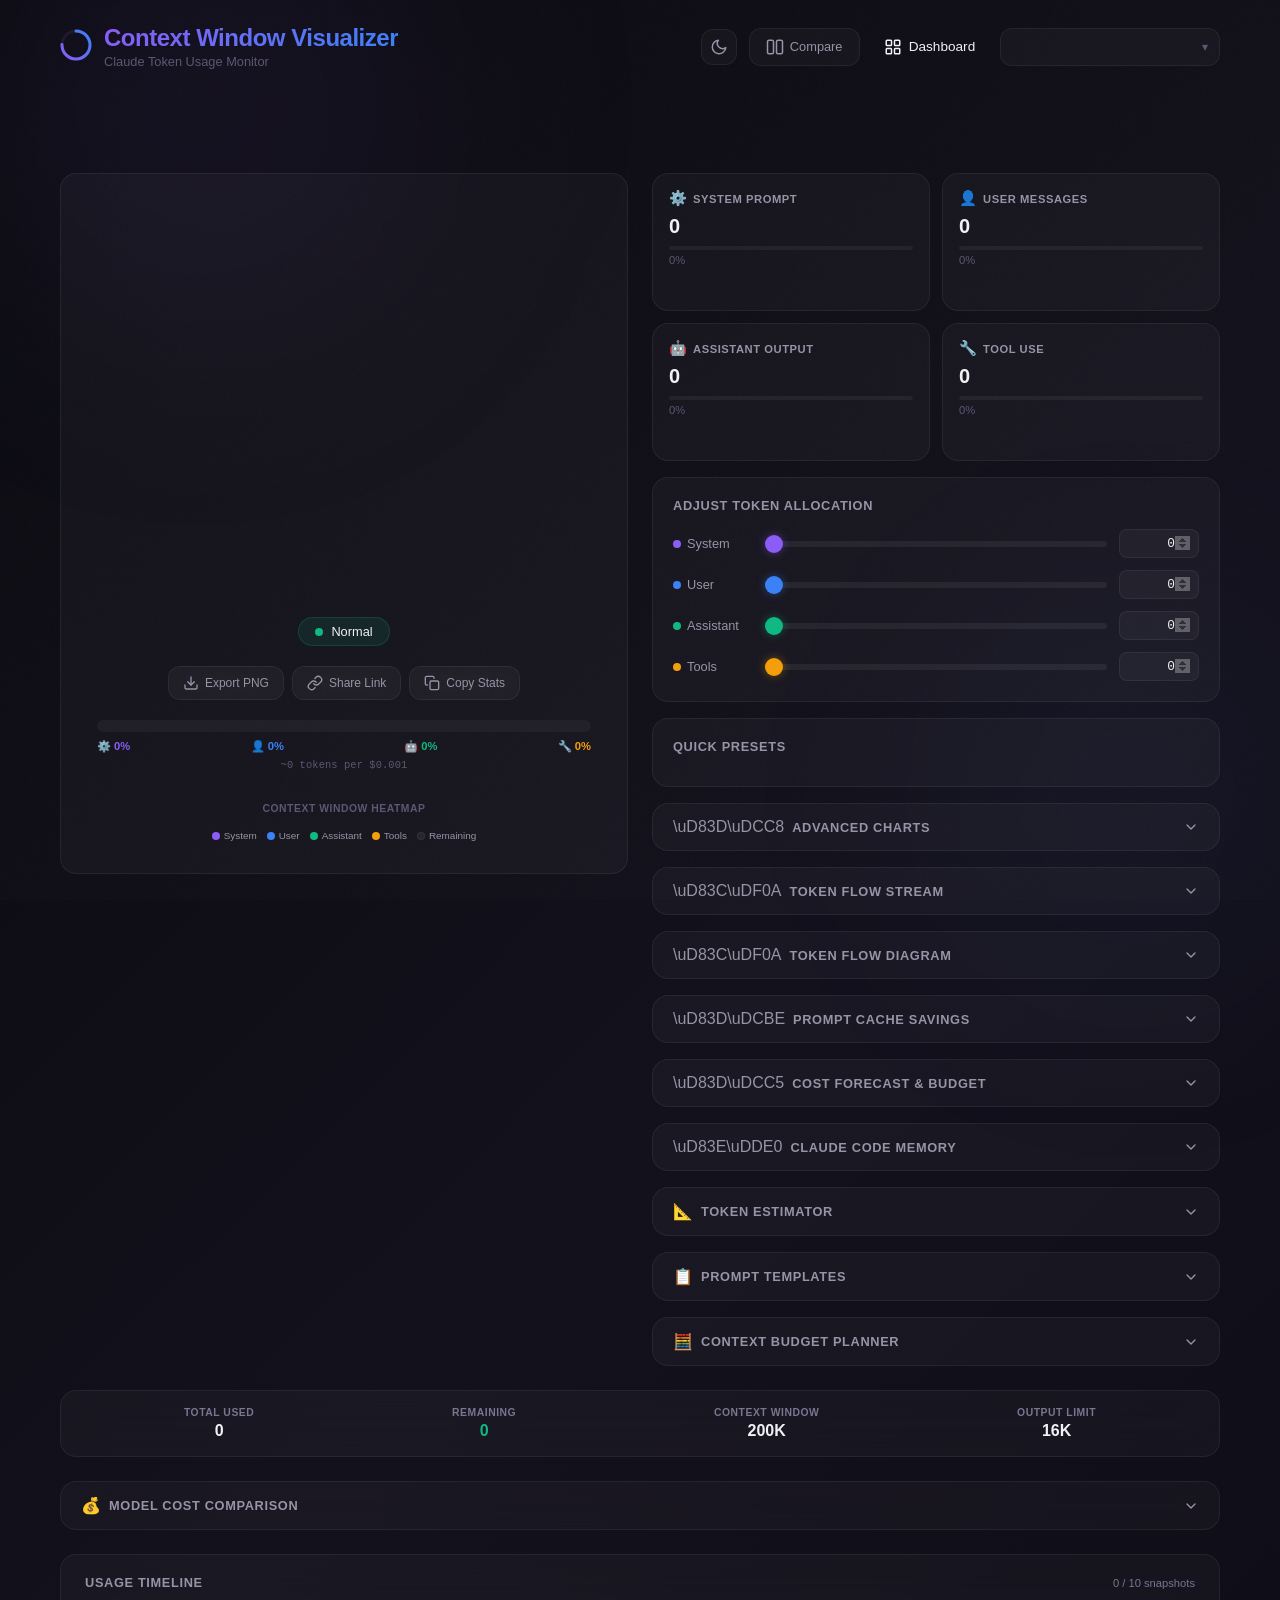
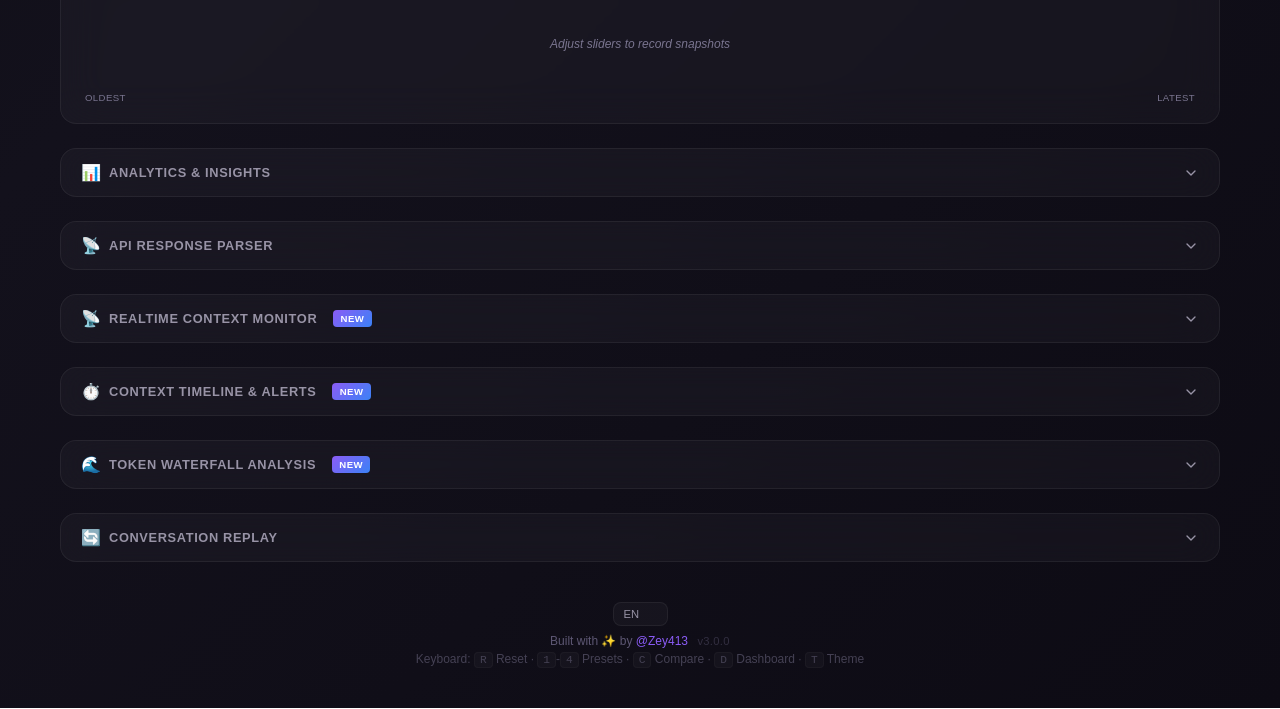
==== commit bde552e6: "feat: add i18n translations, isInited APIs, performance optimizations - i18n: 26 new translation key" ====
--- a/index.html
+++ b/index.html
@@ -21,6 +21,9 @@
   <link rel="apple-touch-icon" href="assets/favicon.svg">
   <link rel="manifest" href="manifest.json">
   <meta name="theme-color" content="#8B5CF6">
+  <!-- Performance: DNS prefetch & preconnect for external origins -->
+  <link rel="dns-prefetch" href="https://zey413.github.io">
+  <link rel="preconnect" href="https://zey413.github.io" crossorigin>
   <link rel="stylesheet" href="css/style.css">
 </head>
 <body>
@@ -1047,25 +1050,25 @@
     </footer>
   </div>
 
-  <!-- Scripts in dependency order -->
+  <!-- Scripts in dependency order: models.js loads first (no defer), rest deferred -->
   <script src="js/models.js"></script>
-  <script src="js/i18n.js"></script>
-  <script src="js/gauge.js"></script>
-  <script src="js/particles.js"></script>
-  <script src="js/share.js"></script>
-  <script src="js/dashboard.js"></script>
-  <script src="js/charts.js"></script>
-  <script src="js/memory-tracker.js"></script>
-  <script src="js/stream.js"></script>
-  <script src="js/health-monitor.js"></script>
-  <script src="js/sankey.js"></script>
-  <script src="js/cache-viz.js"></script>
-  <script src="js/cost-forecast.js"></script>
-  <script src="js/scroll-fx.js"></script>
-  <script src="js/realtime-monitor.js"></script>
-  <script src="js/alert-timeline.js"></script>
-  <script src="js/token-waterfall.js"></script>
-  <script src="js/app.js"></script>
+  <script src="js/i18n.js" defer></script>
+  <script src="js/gauge.js" defer></script>
+  <script src="js/particles.js" defer></script>
+  <script src="js/share.js" defer></script>
+  <script src="js/dashboard.js" defer></script>
+  <script src="js/charts.js" defer></script>
+  <script src="js/memory-tracker.js" defer></script>
+  <script src="js/stream.js" defer></script>
+  <script src="js/health-monitor.js" defer></script>
+  <script src="js/sankey.js" defer></script>
+  <script src="js/cache-viz.js" defer></script>
+  <script src="js/cost-forecast.js" defer></script>
+  <script src="js/scroll-fx.js" defer></script>
+  <script src="js/realtime-monitor.js" defer></script>
+  <script src="js/alert-timeline.js" defer></script>
+  <script src="js/token-waterfall.js" defer></script>
+  <script src="js/app.js" defer></script>
   <script>
     if ('serviceWorker' in navigator) {
       navigator.serviceWorker.register('./sw.js').catch(function() { /* ignore */ });
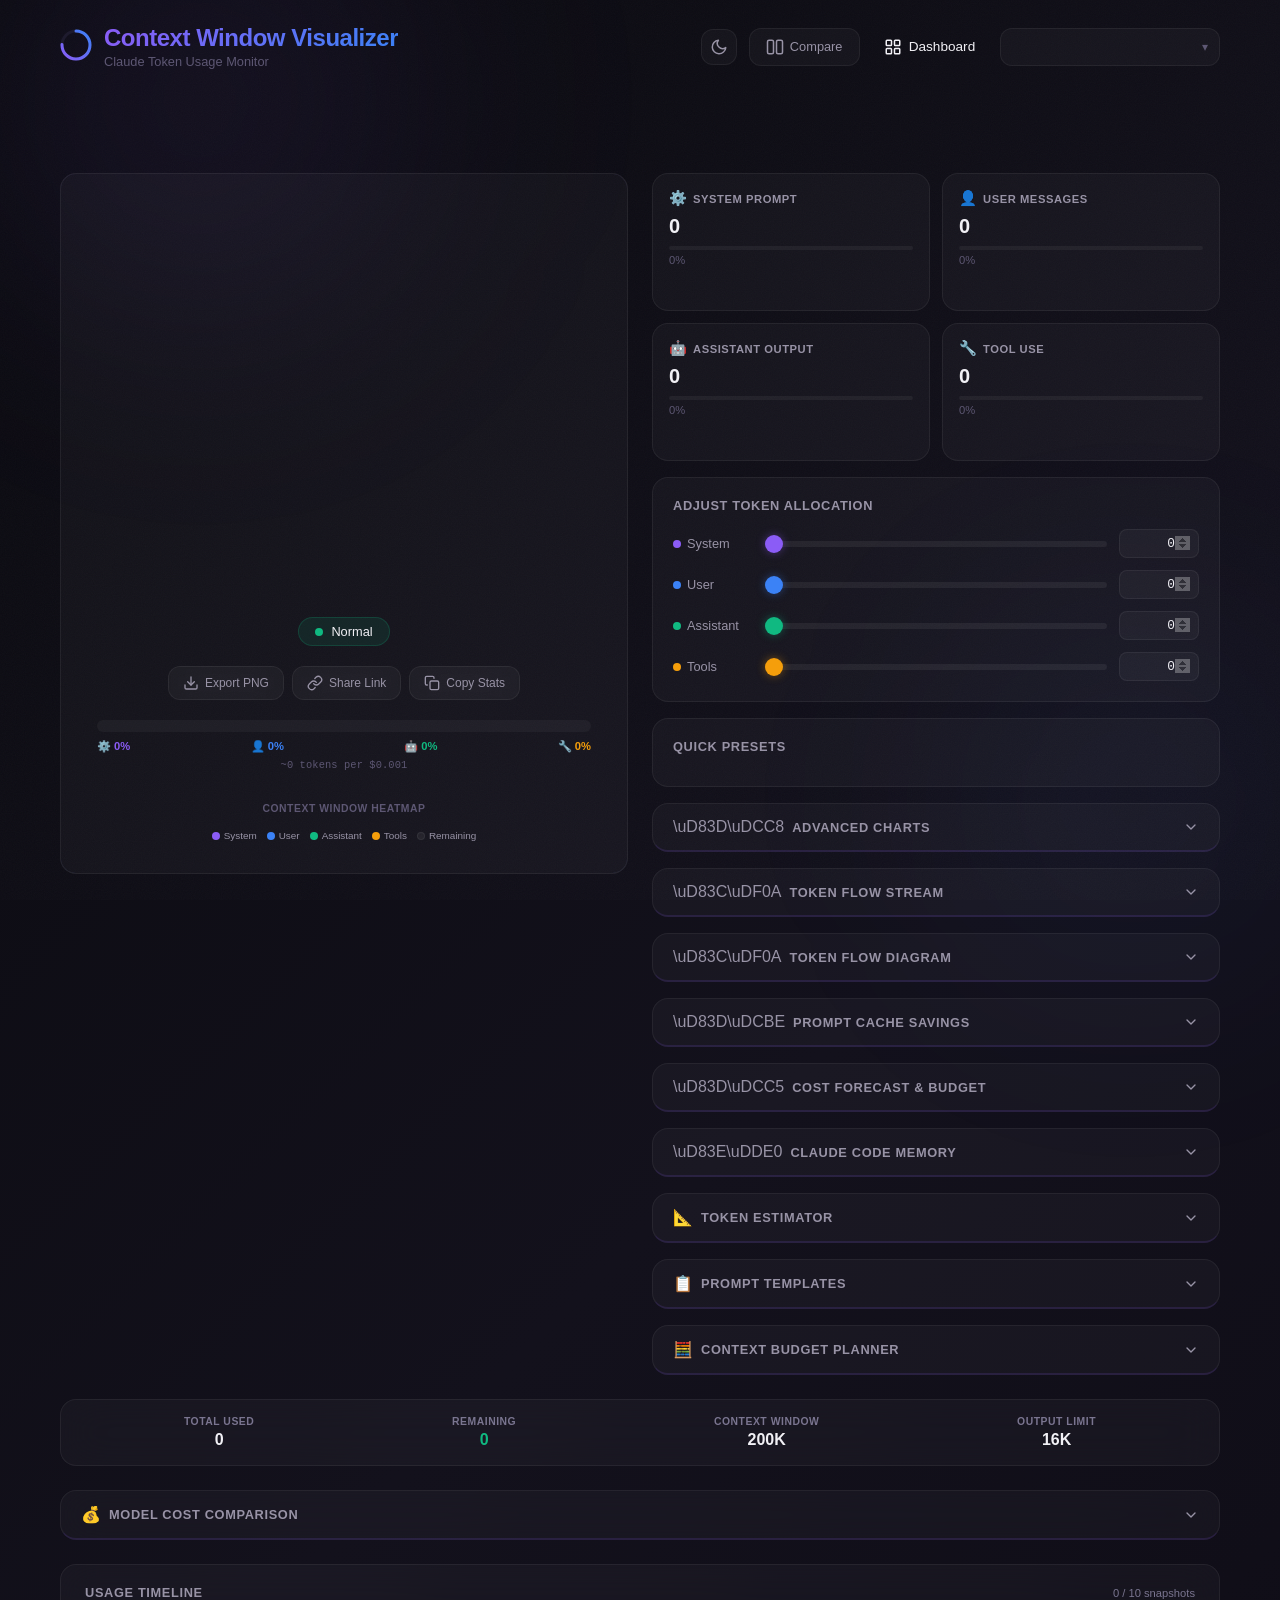
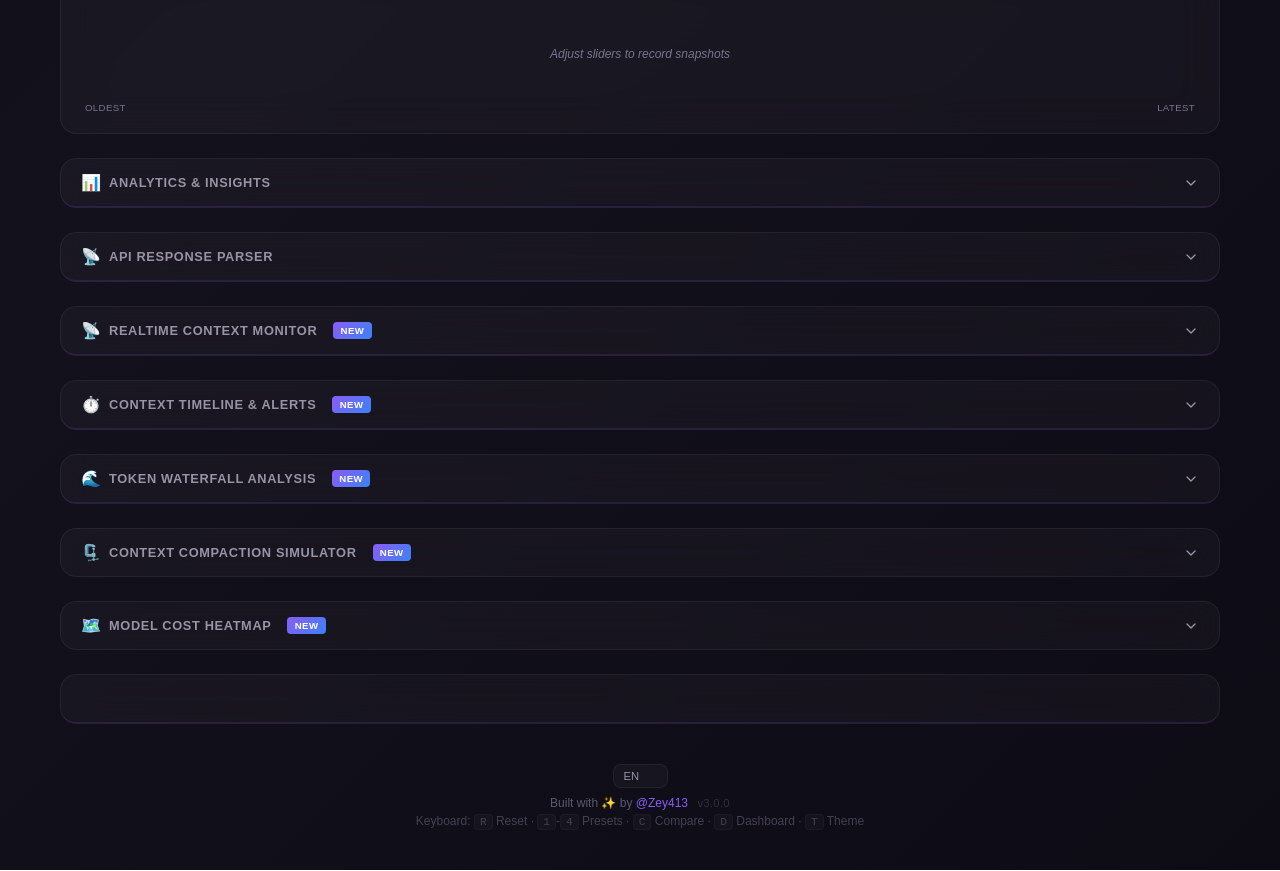
==== commit b89bf0f4: "feat: v3.1 — compaction simulator, model heatmap, mobile optimization New features: - Context Compac" ====
--- a/index.html
+++ b/index.html
@@ -972,6 +972,42 @@
       </div>
     </section>
 
+    <!-- ====== NEW v3.1: Compaction Simulator ====== -->
+    <section class="compaction-sim-section glass-card scroll-reveal" id="compaction-sim-section">
+      <button class="estimator-toggle" id="compaction-sim-toggle" aria-expanded="false" aria-controls="compaction-sim-body">
+        <div class="estimator-toggle__left">
+          <span class="estimator-toggle__icon" aria-hidden="true">🗜️</span>
+          <h3 class="estimator-toggle__title">Context Compaction Simulator</h3>
+          <span class="badge badge--new">NEW</span>
+        </div>
+        <svg class="estimator-toggle__chevron" width="16" height="16" viewBox="0 0 24 24" fill="none" stroke="currentColor" stroke-width="2" stroke-linecap="round" stroke-linejoin="round" aria-hidden="true">
+          <polyline points="6 9 12 15 18 9"/>
+        </svg>
+      </button>
+      <div class="compaction-sim-body" id="compaction-sim-body" style="display:none;">
+        <p class="section-desc">Simulate the effect of Claude Code's <code>/compact</code> command. Visualize token reduction across categories with different compaction strategies.</p>
+        <div id="compaction-sim-container"></div>
+      </div>
+    </section>
+
+    <!-- ====== NEW v3.1: Model Cost Heatmap ====== -->
+    <section class="model-heatmap-section glass-card scroll-reveal" id="model-heatmap-section">
+      <button class="estimator-toggle" id="model-heatmap-toggle" aria-expanded="false" aria-controls="model-heatmap-body">
+        <div class="estimator-toggle__left">
+          <span class="estimator-toggle__icon" aria-hidden="true">🗺️</span>
+          <h3 class="estimator-toggle__title">Model Cost Heatmap</h3>
+          <span class="badge badge--new">NEW</span>
+        </div>
+        <svg class="estimator-toggle__chevron" width="16" height="16" viewBox="0 0 24 24" fill="none" stroke="currentColor" stroke-width="2" stroke-linecap="round" stroke-linejoin="round" aria-hidden="true">
+          <polyline points="6 9 12 15 18 9"/>
+        </svg>
+      </button>
+      <div class="model-heatmap-body" id="model-heatmap-body" style="display:none;">
+        <p class="section-desc">Interactive heatmap comparing request costs across all Claude models and usage scenarios. Color-coded from green (cheapest) to red (most expensive).</p>
+        <div id="model-heatmap-container"></div>
+      </div>
+    </section>
+
     <!-- Conversation Replay -->
     <section class="replay-card glass-card" id="replay-card">
       <button class="estimator-toggle" id="replay-toggle" aria-expanded="false" aria-controls="replay-body">
@@ -1065,9 +1101,12 @@
   <script src="js/cache-viz.js" defer></script>
   <script src="js/cost-forecast.js" defer></script>
   <script src="js/scroll-fx.js" defer></script>
+  <script src="js/data-generator.js" defer></script>
   <script src="js/realtime-monitor.js" defer></script>
   <script src="js/alert-timeline.js" defer></script>
   <script src="js/token-waterfall.js" defer></script>
+  <script src="js/compaction-sim.js" defer></script>
+  <script src="js/model-heatmap.js" defer></script>
   <script src="js/app.js" defer></script>
   <script>
     if ('serviceWorker' in navigator) {
--- a/css/style.css
+++ b/css/style.css
@@ -5651,3 +5651,397 @@
 @media (max-width: 600px) {
   .twf-detail-grid { grid-template-columns: 1fr; }
 }
+
+/* =========================================
+   Compaction Simulator Section
+   ========================================= */
+.compaction-sim-section { contain: layout; }
+.compaction-sim-section--open .compaction-sim-body { display: block !important; }
+.compaction-sim-section--open .estimator-toggle__chevron { transform: rotate(180deg); }
+
+/* =========================================
+   Model Heatmap Section
+   ========================================= */
+.model-heatmap-section { contain: layout; }
+.model-heatmap-section--open .model-heatmap-body { display: block !important; }
+.model-heatmap-section--open .estimator-toggle__chevron { transform: rotate(180deg); }
+
+/* =========================================
+   Mobile & Touch Optimizations
+   ========================================= */
+
+/* --- 1. Global Touch Target Optimization --- */
+@media (hover: none) and (pointer: coarse) {
+  /* Increase touch targets for buttons */
+  .preset-btn,
+  .action-btn,
+  .compare-btn,
+  .estimator-add-btn,
+  .api-parser-btn,
+  .planner-apply-btn,
+  .rtm-btn,
+  .atl-btn,
+  .twf-btn,
+  .template-card__apply-btn,
+  .theme-toggle,
+  .theme-toggle-btn,
+  .dashboard-btn,
+  .dashboard__close-btn,
+  .onboarding-tooltip__btn,
+  .atl-speed-btn,
+  .memory-sim__btn,
+  .charts-tab {
+    min-height: 44px;
+  }
+
+  /* Increase slider thumb for easier grip */
+  .token-slider::-webkit-slider-thumb {
+    width: 24px;
+    height: 24px;
+  }
+
+  .token-slider::-moz-range-thumb {
+    width: 24px;
+    height: 24px;
+  }
+
+  .cache-slider-range::-webkit-slider-thumb {
+    width: 24px;
+    height: 24px;
+  }
+
+  .cache-slider-range::-moz-range-thumb {
+    width: 24px;
+    height: 24px;
+  }
+
+  /* Increase select touch target */
+  .model-select,
+  .model-select--compare,
+  .estimator-add-select,
+  .replay-scenario-select,
+  .lang-select,
+  .memory-sim__select {
+    min-height: 44px;
+  }
+
+  /* Increase toggle click area */
+  .estimator-toggle {
+    min-height: 48px;
+    padding: 14px 20px;
+  }
+
+  /* Larger heatmap cells for touch */
+  .heatmap__cell {
+    width: 20px;
+    height: 20px;
+  }
+
+  .heatmap__grid {
+    grid-template-columns: repeat(auto-fill, 20px);
+    gap: 3px;
+  }
+
+  /* Disable hover-only effects on touch devices */
+  .token-card:hover {
+    transform: none;
+    box-shadow: none;
+  }
+
+  .preset-btn:hover,
+  .action-btn:hover,
+  .estimator-chip:hover {
+    transform: none;
+  }
+
+  .timeline-bar:hover {
+    filter: none;
+    transform: none;
+  }
+
+  .heatmap__cell:hover {
+    transform: none;
+    box-shadow: none;
+  }
+}
+
+/* --- 2. New Module Mobile Adaptation (480px) --- */
+@media (max-width: 480px) {
+  /* Realtime Monitor: single column top row */
+  .rtm-top-row {
+    grid-template-columns: 1fr;
+  }
+
+  /* Realtime Monitor: 2 columns stats */
+  .rtm-stats-row {
+    grid-template-columns: 1fr 1fr;
+  }
+
+  /* Realtime Monitor: shrink canvas gauge */
+  .rtm-canvas {
+    width: 160px;
+    height: 160px;
+  }
+
+  /* Realtime Monitor: compact bar labels */
+  .rtm-bar-label {
+    width: 55px;
+    font-size: 0.68rem;
+  }
+
+  .rtm-bar-value {
+    width: 45px;
+    font-size: 0.68rem;
+  }
+
+  /* Alert Timeline: 2 columns stats */
+  .atl-stats {
+    grid-template-columns: 1fr 1fr;
+  }
+
+  /* Alert Timeline: vertical controls, full-width buttons */
+  .atl-controls {
+    flex-direction: column;
+    align-items: stretch;
+  }
+
+  .atl-btn {
+    width: 100%;
+    justify-content: center;
+  }
+
+  .atl-speed-group {
+    margin-left: 0;
+    justify-content: center;
+  }
+
+  /* Alert Timeline: compact chart */
+  .atl-chart-wrapper {
+    min-height: 180px;
+    padding: 0.5rem;
+  }
+
+  .atl-svg {
+    height: 160px;
+  }
+
+  /* Token Waterfall: hide row numbers to save space */
+  .twf-row-num {
+    display: none;
+  }
+
+  /* Token Waterfall: detail grid single column */
+  .twf-detail-grid {
+    grid-template-columns: 1fr;
+  }
+
+  /* Token Waterfall: adjust detail panel margin */
+  .twf-detail {
+    margin-left: 0;
+  }
+
+  /* Token Waterfall: compact rows */
+  .twf-row-total {
+    width: 50px;
+    font-size: 0.65rem;
+  }
+
+  /* Charts module: compact view */
+  .charts-tabs {
+    flex-wrap: wrap;
+    gap: 0.3rem;
+  }
+
+  .charts-tab {
+    flex: 1;
+    text-align: center;
+    font-size: 0.75rem;
+    padding: 0.35rem 0.6rem;
+  }
+
+  /* Memory tracker: compact sim controls */
+  .memory-sim__controls {
+    flex-direction: column;
+    align-items: stretch;
+  }
+
+  .memory-sim__btn {
+    justify-content: center;
+  }
+
+  .memory-sim__select-wrapper {
+    min-width: 100%;
+  }
+
+  /* Cache card: single column sliders */
+  .cache-sliders {
+    grid-template-columns: 1fr;
+  }
+
+  .cache-comparison {
+    grid-template-columns: 1fr;
+  }
+
+  /* Forecast: compact model name column */
+  .forecast-model-bar__name {
+    width: 80px;
+    font-size: 0.68rem;
+  }
+
+  .forecast-model-bar__cost {
+    width: 55px;
+    font-size: 0.68rem;
+  }
+
+  /* Dashboard: single column grid (reinforce at 480) */
+  .dashboard__grid {
+    grid-template-columns: 1fr;
+  }
+
+  .dashboard__card-stats {
+    grid-template-columns: repeat(2, 1fr);
+  }
+}
+
+/* --- 3. Touch Scrolling Support --- */
+.twf-chart-wrapper {
+  -webkit-overflow-scrolling: touch;
+}
+
+.atl-chart-wrapper {
+  -webkit-overflow-scrolling: touch;
+}
+
+.replay-log {
+  -webkit-overflow-scrolling: touch;
+}
+
+.pricing-table-wrap {
+  -webkit-overflow-scrolling: touch;
+}
+
+.memory-sim-log {
+  -webkit-overflow-scrolling: touch;
+}
+
+.dashboard {
+  -webkit-overflow-scrolling: touch;
+}
+
+/* Prevent scroll chaining on all scrollable containers */
+.twf-chart-wrapper,
+.atl-chart-wrapper,
+.replay-log,
+.pricing-table-wrap,
+.memory-sim-log,
+.dashboard,
+.estimator-body,
+.templates-body,
+.api-parser-body,
+.replay-body,
+.planner-body {
+  overscroll-behavior: contain;
+}
+
+/* --- 4. Collapsible Panel Hints & Touch Toggle Areas --- */
+/* Bottom divider hint when panel is closed */
+.estimator-card:not(.estimator-card--open),
+.templates-card:not(.templates-card--open),
+.analytics-card:not(.analytics-card--open),
+.pricing-card:not(.pricing-card--open),
+.api-parser-card:not(.api-parser-card--open),
+.replay-card:not(.replay-card--open),
+.planner-card:not(.planner-card--open),
+.charts-card:not(.charts-card--open),
+.memory-card:not(.memory-card--open),
+.stream-card:not(.stream-card--open),
+.sankey-card:not(.sankey-card--open),
+.cache-card:not(.cache-card--open),
+.forecast-card:not(.forecast-card--open),
+.realtime-monitor-section:not(.realtime-monitor-section--open),
+.alert-timeline-section:not(.alert-timeline-section--open),
+.token-waterfall-section:not(.token-waterfall-section--open) {
+  border-bottom: 2px solid rgba(139, 92, 246, 0.15);
+}
+
+/* Larger touch area for toggle on touch devices */
+@media (hover: none) and (pointer: coarse) {
+  .estimator-toggle {
+    min-height: 52px;
+    padding: 16px 20px;
+  }
+}
+
+/* --- 5. Landscape Special Handling --- */
+@media (max-height: 500px) and (orientation: landscape) {
+  /* Compact Health HUD */
+  .health-hud {
+    padding: 0.3rem 0.8rem;
+    gap: 0.6rem;
+    min-height: 36px;
+  }
+
+  .health-hud__ring {
+    width: 28px;
+    height: 28px;
+  }
+
+  .health-hud__metric-label {
+    font-size: 0.55rem;
+  }
+
+  .health-hud__metric-value {
+    font-size: 0.75rem;
+  }
+
+  /* Constrain gauge size in landscape */
+  .gauge-container {
+    max-width: 200px;
+  }
+
+  /* Reduce card padding */
+  .gauge-card {
+    padding: 12px;
+    gap: 10px;
+  }
+
+  /* Compact app layout */
+  .app {
+    padding: 8px 12px;
+    gap: 12px;
+  }
+
+  /* Reduce stats bar height */
+  .stats-bar {
+    padding: 8px 16px;
+  }
+
+  /* Compact timeline */
+  .timeline-chart {
+    height: 40px;
+  }
+
+  /* Compact RTM canvas */
+  .rtm-canvas {
+    width: 140px;
+    height: 140px;
+  }
+
+  /* Hide less important elements */
+  .footer__hint {
+    display: none;
+  }
+
+  .heatmap {
+    display: none;
+  }
+
+  /* Reduce collapsible bodies max-height to prevent overflow */
+  .estimator-card--open .estimator-body,
+  .analytics-card--open .analytics-body {
+    max-height: 300px;
+    overflow-y: auto;
+    -webkit-overflow-scrolling: touch;
+    overscroll-behavior: contain;
+  }
+}
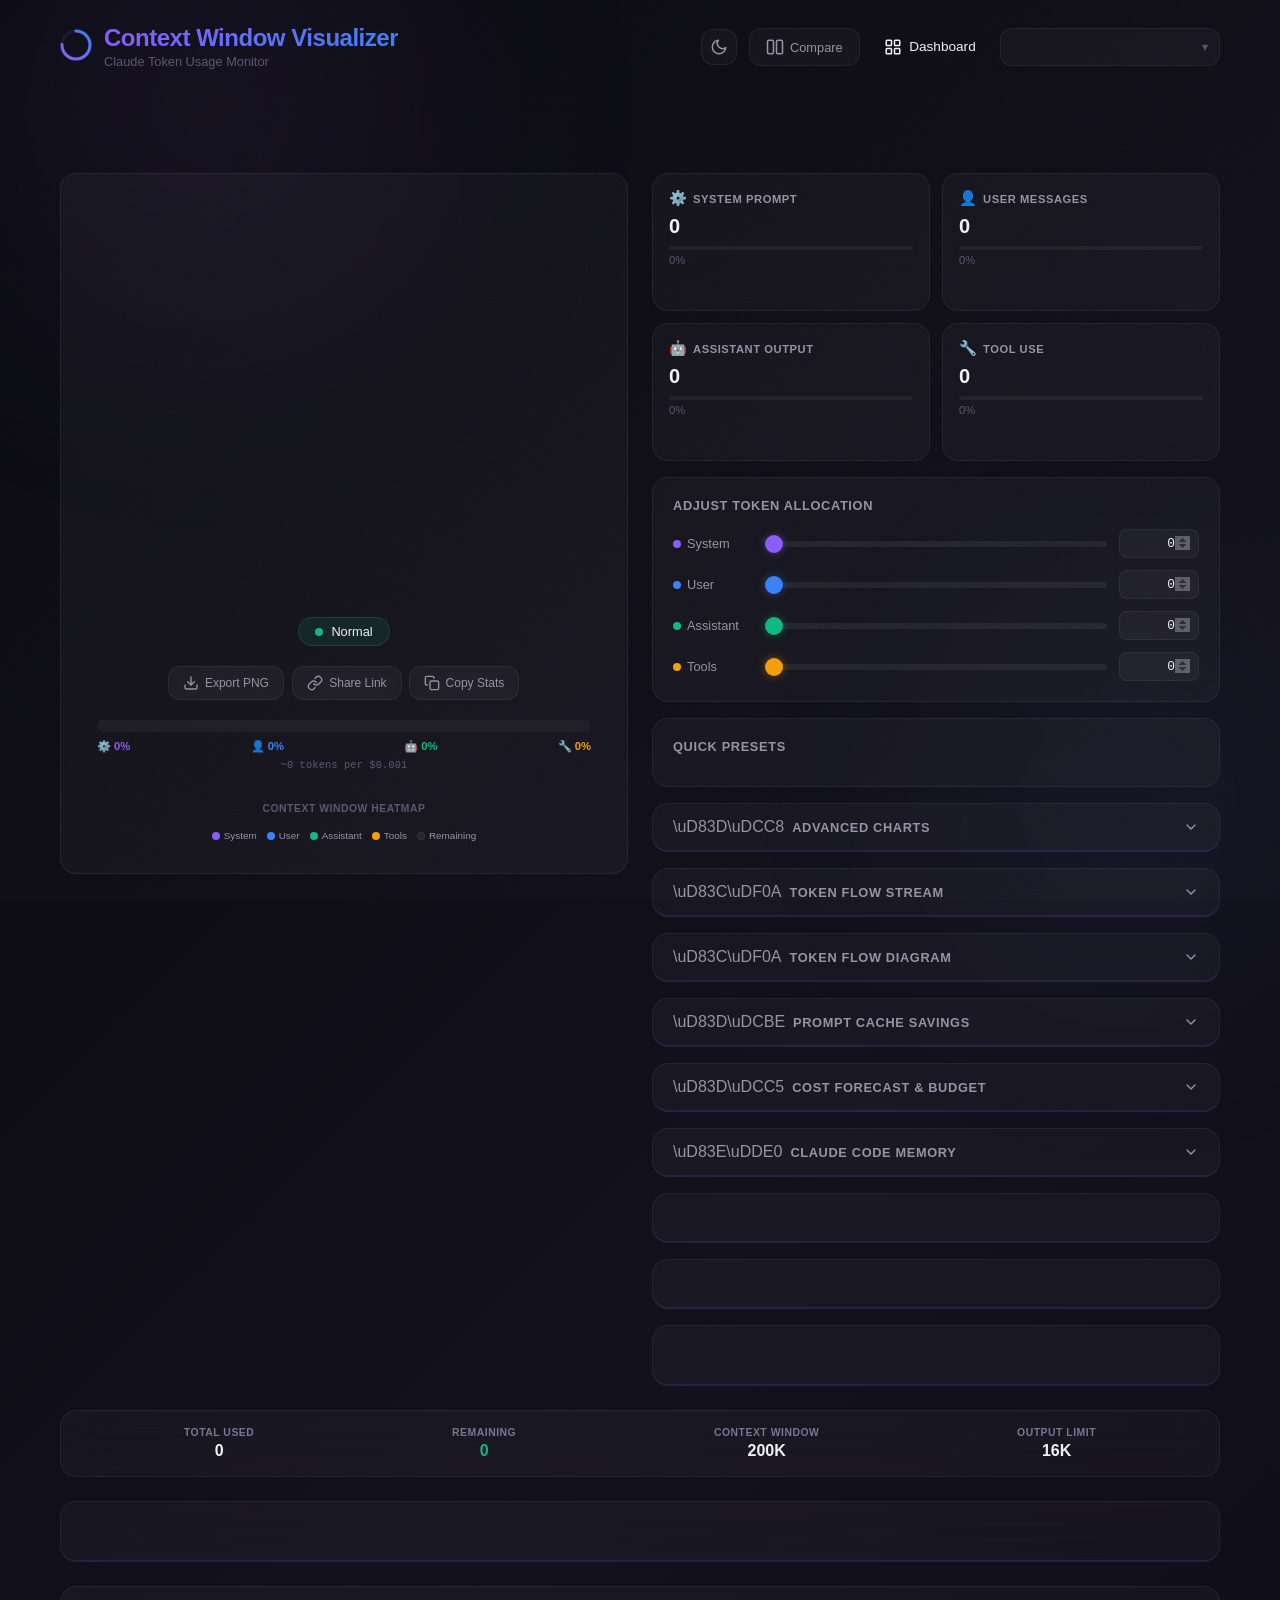
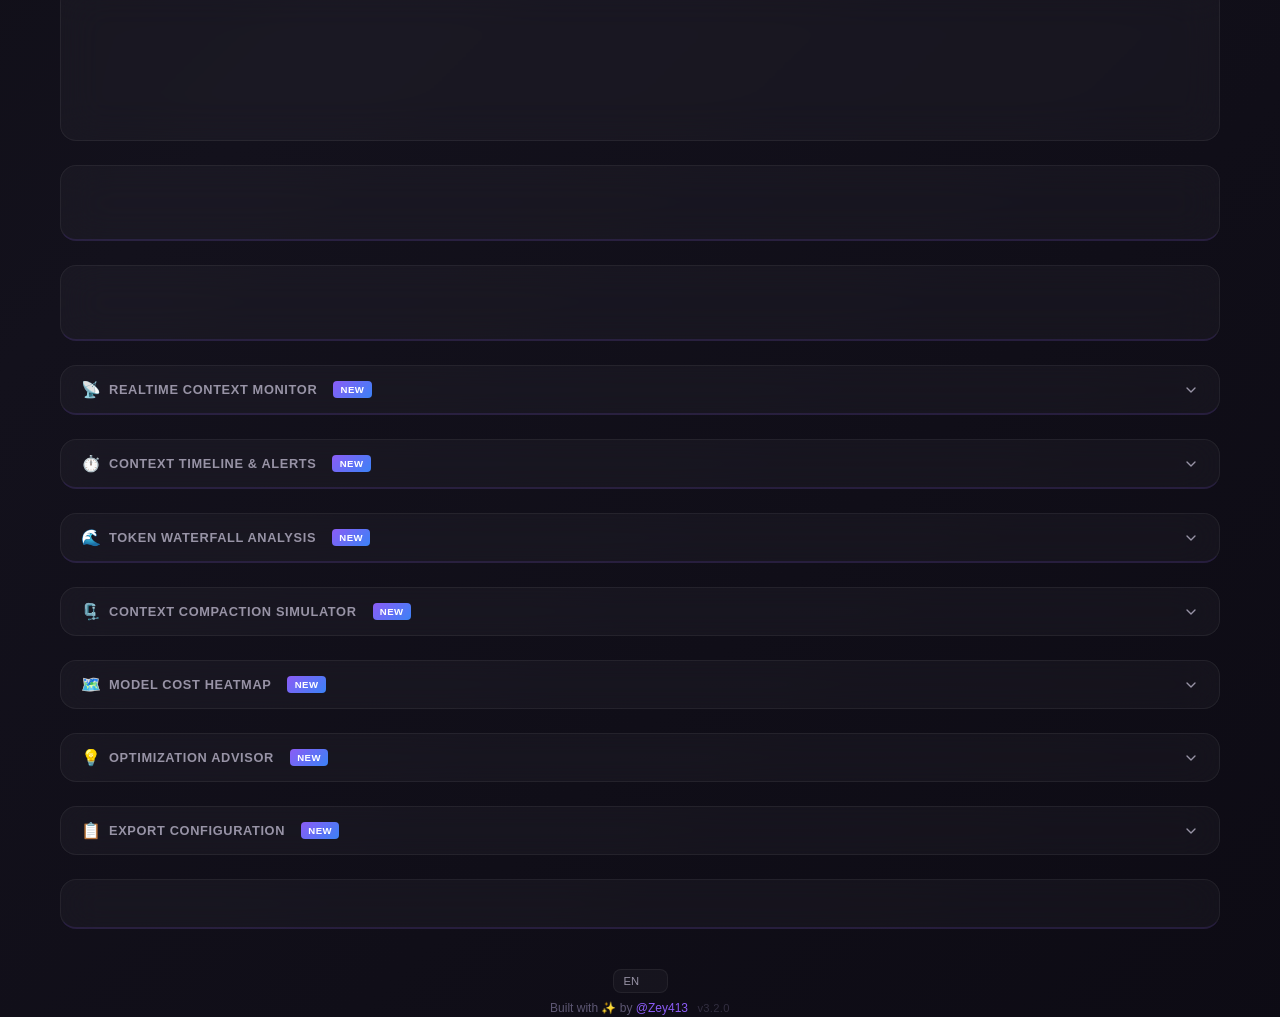
==== commit 6b72140e: "feat: v3.2 — guided tour, optimization advisor, config exporter Three new user experience modules:  " ====
--- a/index.html
+++ b/index.html
@@ -1008,6 +1008,42 @@
       </div>
     </section>
 
+    <!-- ====== NEW v3.2: Optimization Advisor ====== -->
+    <section class="optimization-advisor-section glass-card scroll-reveal" id="optimization-advisor-section">
+      <button class="estimator-toggle" id="optimization-advisor-toggle" aria-expanded="false" aria-controls="optimization-advisor-body">
+        <div class="estimator-toggle__left">
+          <span class="estimator-toggle__icon" aria-hidden="true">💡</span>
+          <h3 class="estimator-toggle__title">Optimization Advisor</h3>
+          <span class="badge badge--new">NEW</span>
+        </div>
+        <svg class="estimator-toggle__chevron" width="16" height="16" viewBox="0 0 24 24" fill="none" stroke="currentColor" stroke-width="2" stroke-linecap="round" stroke-linejoin="round" aria-hidden="true">
+          <polyline points="6 9 12 15 18 9"/>
+        </svg>
+      </button>
+      <div class="optimization-advisor-body" id="optimization-advisor-body" style="display:none;">
+        <p class="section-desc">AI-powered analysis of your token allocation with actionable optimization recommendations.</p>
+        <div id="optimization-advisor-container"></div>
+      </div>
+    </section>
+
+    <!-- ====== NEW v3.2: Config Exporter ====== -->
+    <section class="config-exporter-section glass-card scroll-reveal" id="config-exporter-section">
+      <button class="estimator-toggle" id="config-exporter-toggle" aria-expanded="false" aria-controls="config-exporter-body">
+        <div class="estimator-toggle__left">
+          <span class="estimator-toggle__icon" aria-hidden="true">📋</span>
+          <h3 class="estimator-toggle__title">Export Configuration</h3>
+          <span class="badge badge--new">NEW</span>
+        </div>
+        <svg class="estimator-toggle__chevron" width="16" height="16" viewBox="0 0 24 24" fill="none" stroke="currentColor" stroke-width="2" stroke-linecap="round" stroke-linejoin="round" aria-hidden="true">
+          <polyline points="6 9 12 15 18 9"/>
+        </svg>
+      </button>
+      <div class="config-exporter-body" id="config-exporter-body" style="display:none;">
+        <p class="section-desc">Export your current token configuration as JSON, YAML, Markdown report, or Claude API config snippet.</p>
+        <div id="config-exporter-container"></div>
+      </div>
+    </section>
+
     <!-- Conversation Replay -->
     <section class="replay-card glass-card" id="replay-card">
       <button class="estimator-toggle" id="replay-toggle" aria-expanded="false" aria-controls="replay-body">
@@ -1081,7 +1117,7 @@
           <option value="ja">日本語</option>
         </select>
       </div>
-      <p>Built with ✨ by <a href="https://github.com/Zey413" target="_blank" rel="noopener">@Zey413</a> <span class="footer__version">v3.0.0</span></p>
+      <p>Built with ✨ by <a href="https://github.com/Zey413" target="_blank" rel="noopener">@Zey413</a> <span class="footer__version">v3.2.0</span></p>
       <p class="footer__hint">Keyboard: <kbd>R</kbd> Reset &middot; <kbd>1</kbd>-<kbd>4</kbd> Presets &middot; <kbd>C</kbd> Compare &middot; <kbd>D</kbd> Dashboard &middot; <kbd>T</kbd> Theme</p>
     </footer>
   </div>
@@ -1107,6 +1143,9 @@
   <script src="js/token-waterfall.js" defer></script>
   <script src="js/compaction-sim.js" defer></script>
   <script src="js/model-heatmap.js" defer></script>
+  <script src="js/optimization-advisor.js" defer></script>
+  <script src="js/config-exporter.js" defer></script>
+  <script src="js/guided-tour.js" defer></script>
   <script src="js/app.js" defer></script>
   <script>
     if ('serviceWorker' in navigator) {
--- a/css/style.css
+++ b/css/style.css
@@ -5667,6 +5667,20 @@
 .model-heatmap-section--open .estimator-toggle__chevron { transform: rotate(180deg); }
 
 /* =========================================
+   Optimization Advisor Section
+   ========================================= */
+.optimization-advisor-section { contain: layout; }
+.optimization-advisor-section--open .optimization-advisor-body { display: block !important; }
+.optimization-advisor-section--open .estimator-toggle__chevron { transform: rotate(180deg); }
+
+/* =========================================
+   Config Exporter Section
+   ========================================= */
+.config-exporter-section { contain: layout; }
+.config-exporter-section--open .config-exporter-body { display: block !important; }
+.config-exporter-section--open .estimator-toggle__chevron { transform: rotate(180deg); }
+
+/* =========================================
    Mobile & Touch Optimizations
    ========================================= */
 
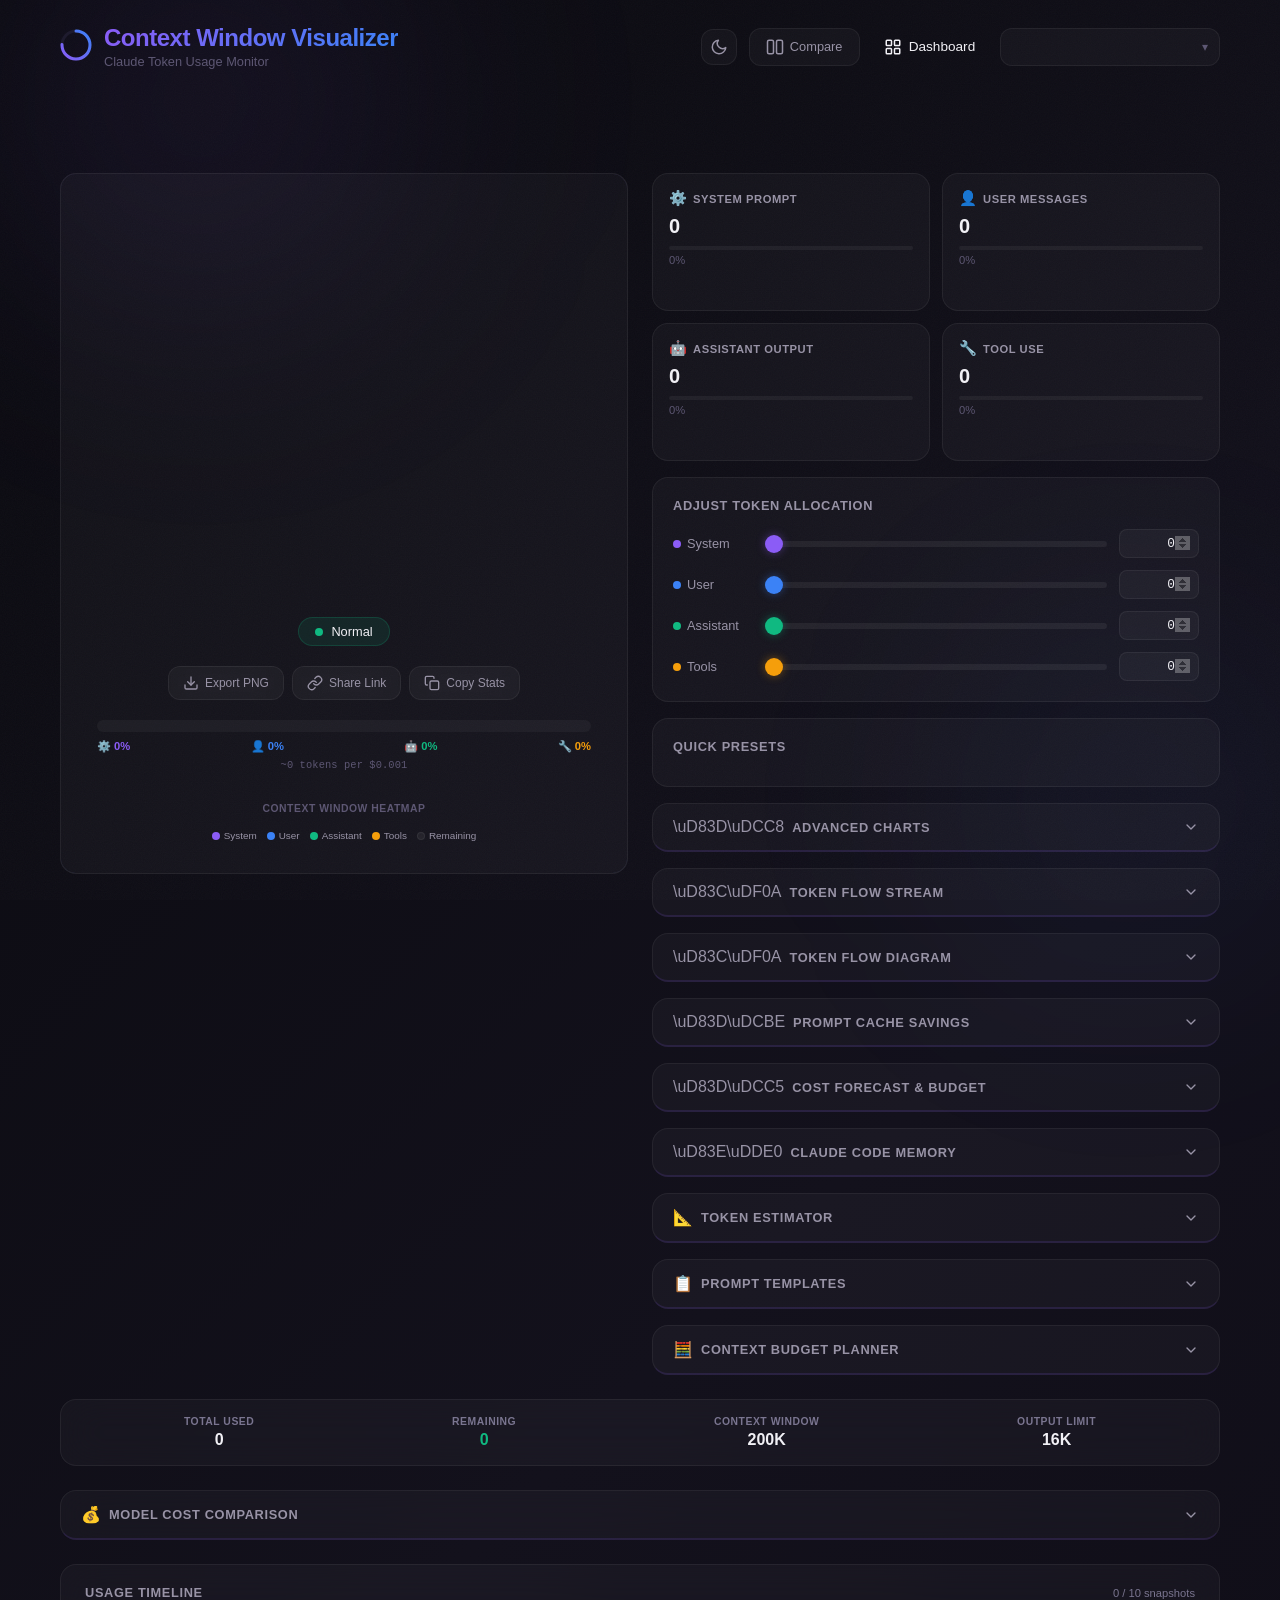
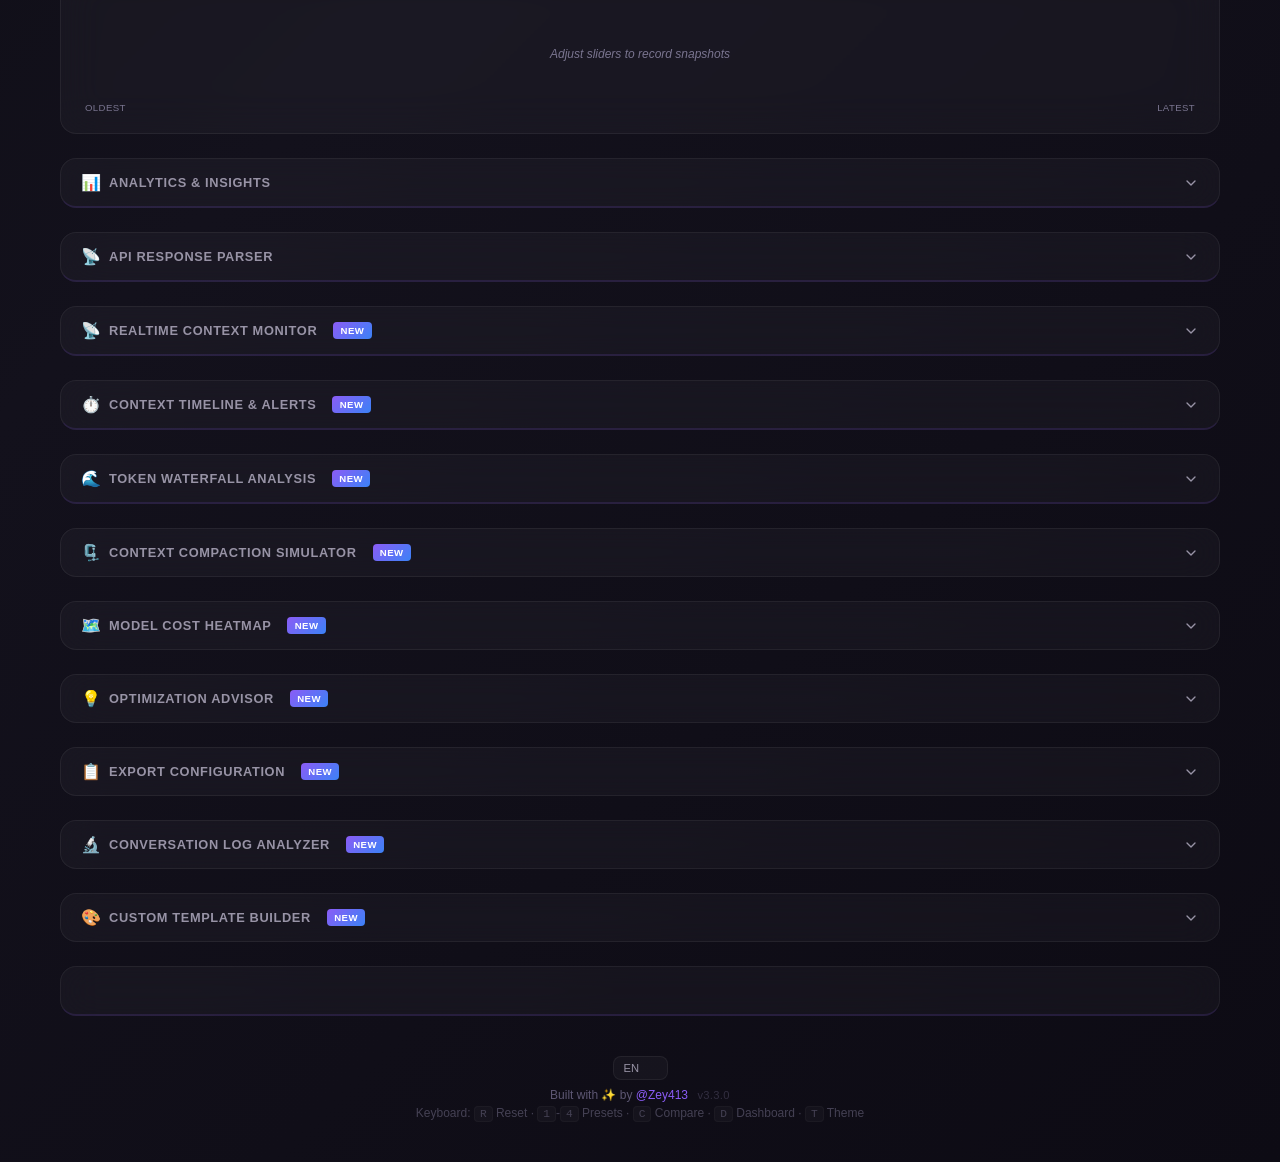
==== commit 56128dc5: "feat: v3.3 — conversation analyzer, template builder, zero-state fix New modules: - Conversation Log" ====
--- a/index.html
+++ b/index.html
@@ -1044,6 +1044,42 @@
       </div>
     </section>
 
+    <!-- ====== NEW v3.3: Conversation Analyzer ====== -->
+    <section class="conversation-analyzer-section glass-card scroll-reveal" id="conversation-analyzer-section">
+      <button class="estimator-toggle" id="conversation-analyzer-toggle" aria-expanded="false" aria-controls="conversation-analyzer-body">
+        <div class="estimator-toggle__left">
+          <span class="estimator-toggle__icon" aria-hidden="true">🔬</span>
+          <h3 class="estimator-toggle__title">Conversation Log Analyzer</h3>
+          <span class="badge badge--new">NEW</span>
+        </div>
+        <svg class="estimator-toggle__chevron" width="16" height="16" viewBox="0 0 24 24" fill="none" stroke="currentColor" stroke-width="2" stroke-linecap="round" stroke-linejoin="round" aria-hidden="true">
+          <polyline points="6 9 12 15 18 9"/>
+        </svg>
+      </button>
+      <div class="conversation-analyzer-body" id="conversation-analyzer-body" style="display:none;">
+        <p class="section-desc">Paste or drag-drop Claude API responses to analyze token usage patterns across conversations. Supports batch analysis with statistics and trend visualization.</p>
+        <div id="conversation-analyzer-container"></div>
+      </div>
+    </section>
+
+    <!-- ====== NEW v3.3: Template Builder ====== -->
+    <section class="template-builder-section glass-card scroll-reveal" id="template-builder-section">
+      <button class="estimator-toggle" id="template-builder-toggle" aria-expanded="false" aria-controls="template-builder-body">
+        <div class="estimator-toggle__left">
+          <span class="estimator-toggle__icon" aria-hidden="true">🎨</span>
+          <h3 class="estimator-toggle__title">Custom Template Builder</h3>
+          <span class="badge badge--new">NEW</span>
+        </div>
+        <svg class="estimator-toggle__chevron" width="16" height="16" viewBox="0 0 24 24" fill="none" stroke="currentColor" stroke-width="2" stroke-linecap="round" stroke-linejoin="round" aria-hidden="true">
+          <polyline points="6 9 12 15 18 9"/>
+        </svg>
+      </button>
+      <div class="template-builder-body" id="template-builder-body" style="display:none;">
+        <p class="section-desc">Create and save custom token allocation templates. Design reusable configurations for your specific use cases.</p>
+        <div id="template-builder-container"></div>
+      </div>
+    </section>
+
     <!-- Conversation Replay -->
     <section class="replay-card glass-card" id="replay-card">
       <button class="estimator-toggle" id="replay-toggle" aria-expanded="false" aria-controls="replay-body">
@@ -1117,7 +1153,7 @@
           <option value="ja">日本語</option>
         </select>
       </div>
-      <p>Built with ✨ by <a href="https://github.com/Zey413" target="_blank" rel="noopener">@Zey413</a> <span class="footer__version">v3.2.0</span></p>
+      <p>Built with ✨ by <a href="https://github.com/Zey413" target="_blank" rel="noopener">@Zey413</a> <span class="footer__version">v3.3.0</span></p>
       <p class="footer__hint">Keyboard: <kbd>R</kbd> Reset &middot; <kbd>1</kbd>-<kbd>4</kbd> Presets &middot; <kbd>C</kbd> Compare &middot; <kbd>D</kbd> Dashboard &middot; <kbd>T</kbd> Theme</p>
     </footer>
   </div>
@@ -1146,6 +1182,8 @@
   <script src="js/optimization-advisor.js" defer></script>
   <script src="js/config-exporter.js" defer></script>
   <script src="js/guided-tour.js" defer></script>
+  <script src="js/conversation-analyzer.js" defer></script>
+  <script src="js/template-builder.js" defer></script>
   <script src="js/app.js" defer></script>
   <script>
     if ('serviceWorker' in navigator) {
--- a/css/style.css
+++ b/css/style.css
@@ -5681,6 +5681,20 @@
 .config-exporter-section--open .estimator-toggle__chevron { transform: rotate(180deg); }
 
 /* =========================================
+   Conversation Analyzer Section
+   ========================================= */
+.conversation-analyzer-section { contain: layout; }
+.conversation-analyzer-section--open .conversation-analyzer-body { display: block !important; }
+.conversation-analyzer-section--open .estimator-toggle__chevron { transform: rotate(180deg); }
+
+/* =========================================
+   Template Builder Section
+   ========================================= */
+.template-builder-section { contain: layout; }
+.template-builder-section--open .template-builder-body { display: block !important; }
+.template-builder-section--open .estimator-toggle__chevron { transform: rotate(180deg); }
+
+/* =========================================
    Mobile & Touch Optimizations
    ========================================= */
 
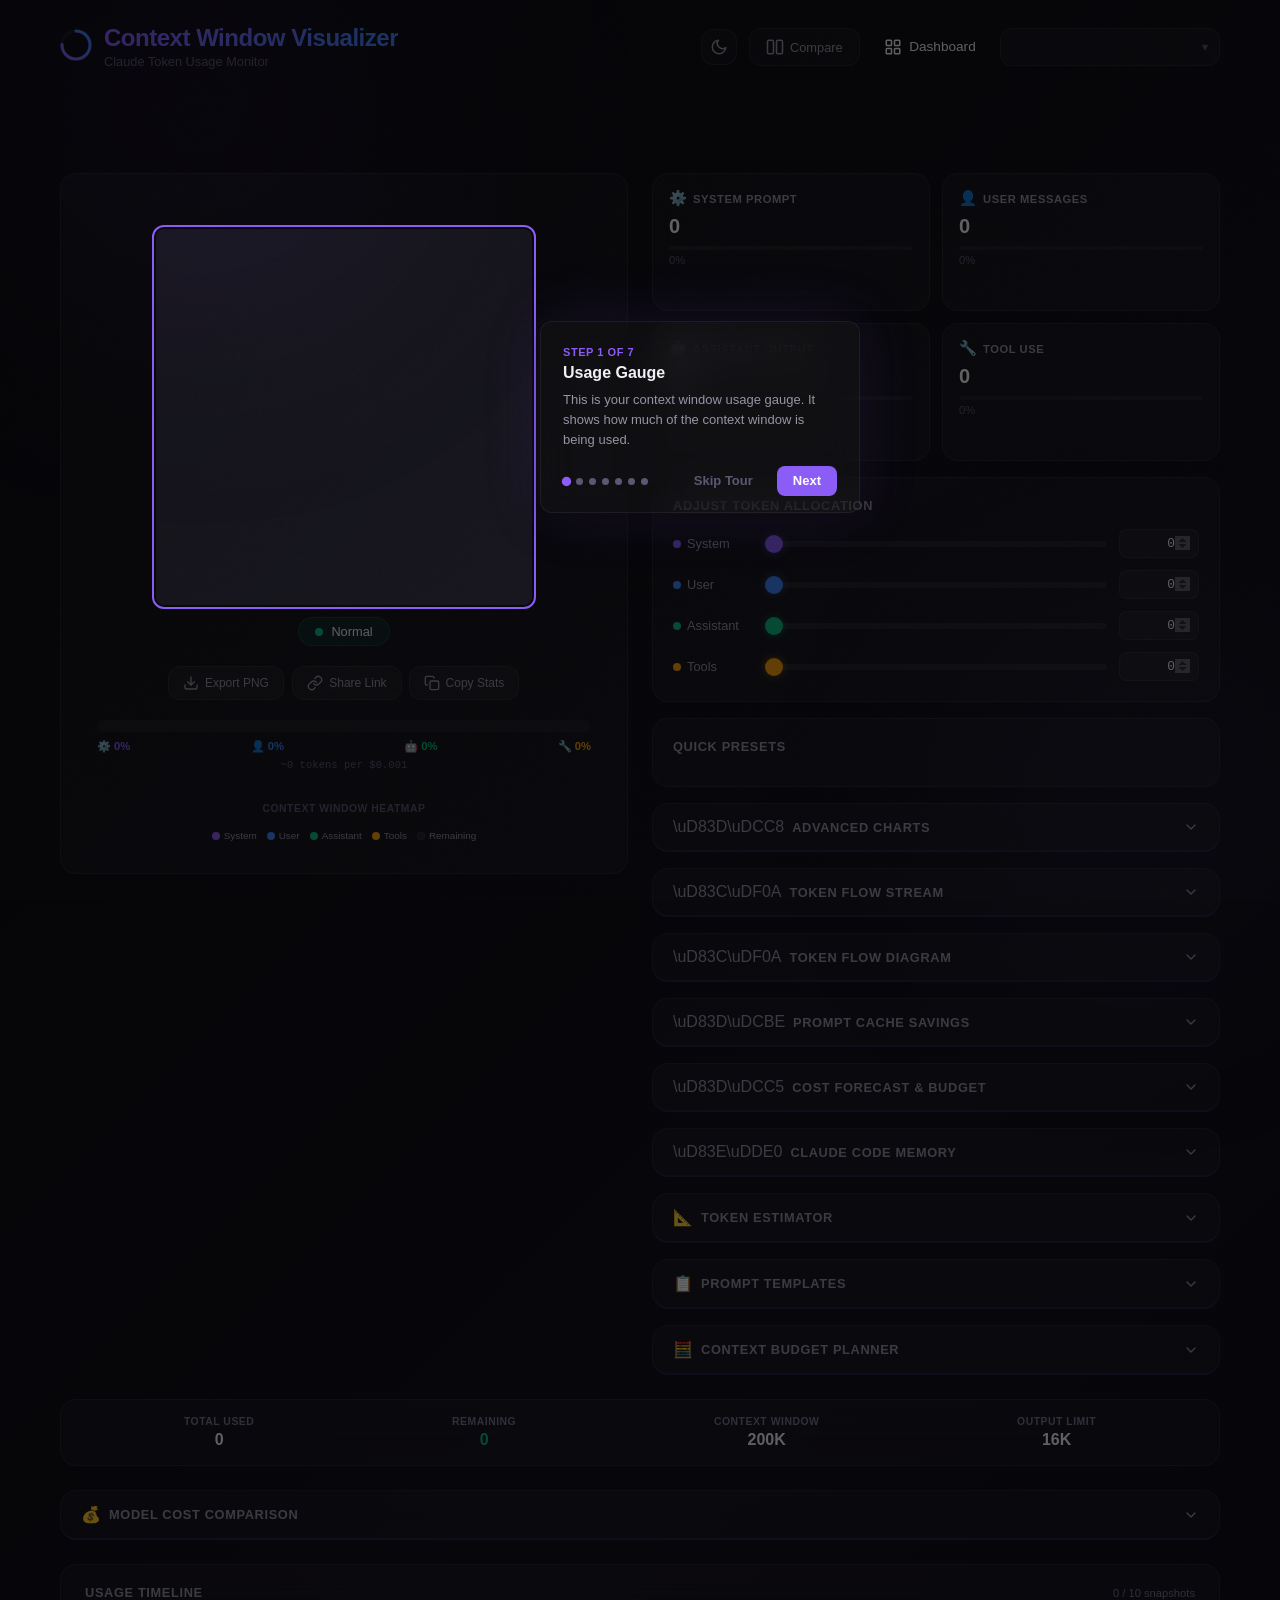
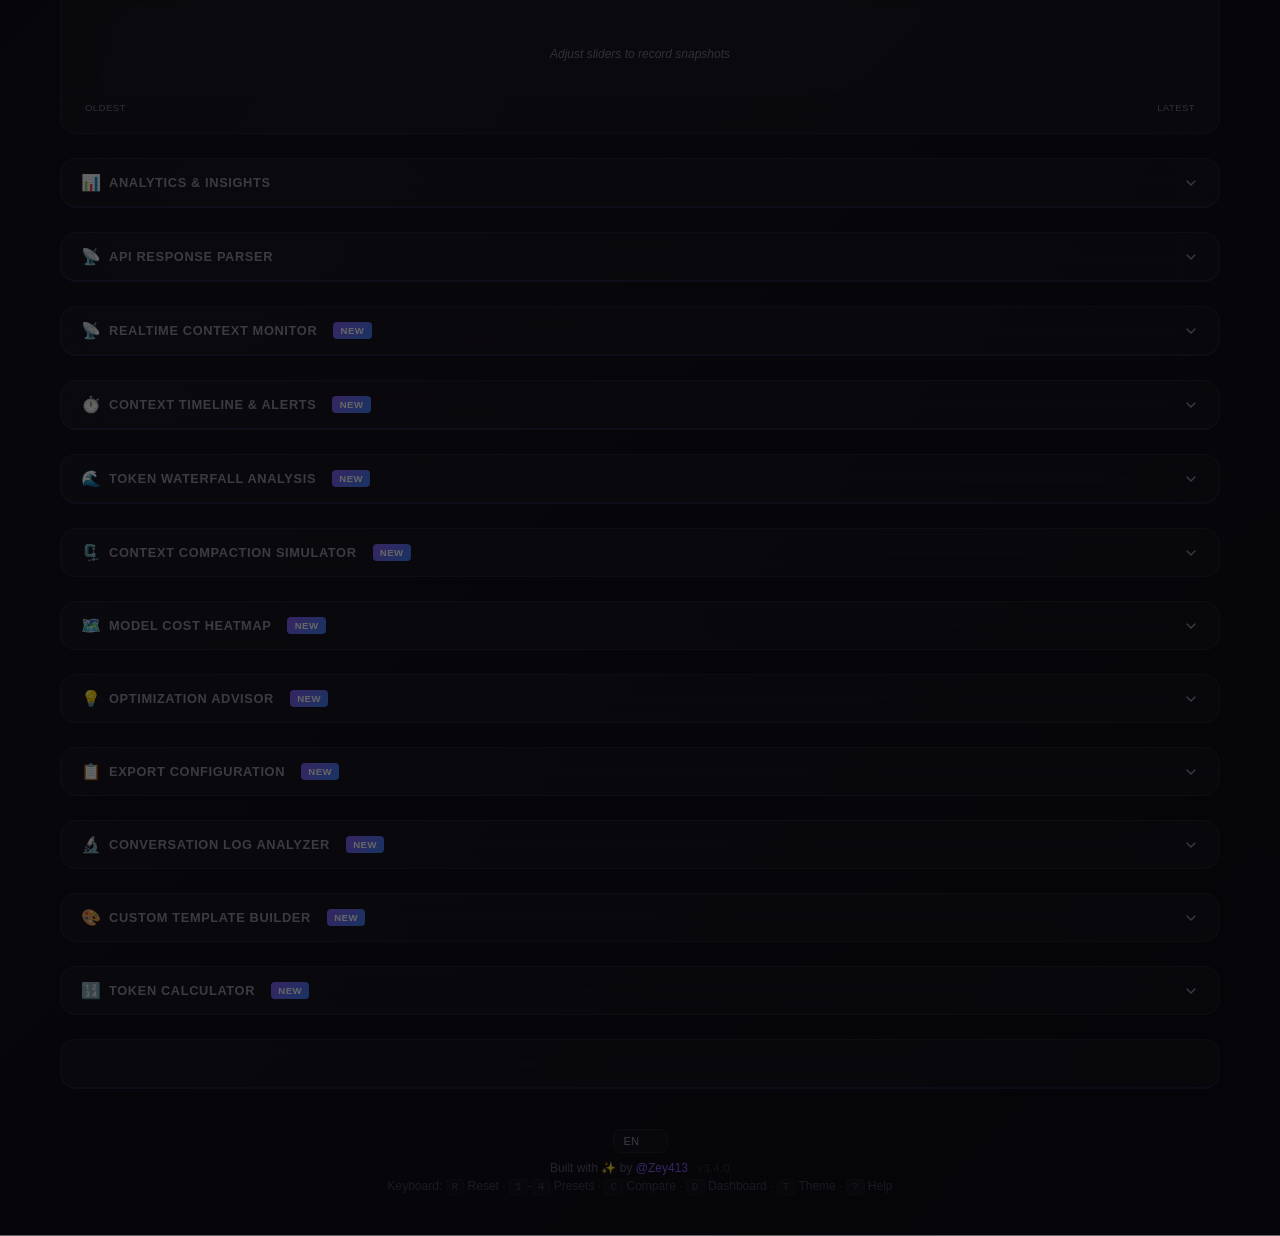
==== commit c9f3d431: "feat: v3.4 — token calculator, keyboard help, SW caching fix New modules: - Token Calculator (33KB):" ====
--- a/index.html
+++ b/index.html
@@ -1080,6 +1080,24 @@
       </div>
     </section>
 
+    <!-- ====== NEW v3.4: Token Calculator ====== -->
+    <section class="token-calculator-section glass-card scroll-reveal" id="token-calculator-section">
+      <button class="estimator-toggle" id="token-calculator-toggle" aria-expanded="false" aria-controls="token-calculator-body">
+        <div class="estimator-toggle__left">
+          <span class="estimator-toggle__icon" aria-hidden="true">🔢</span>
+          <h3 class="estimator-toggle__title">Token Calculator</h3>
+          <span class="badge badge--new">NEW</span>
+        </div>
+        <svg class="estimator-toggle__chevron" width="16" height="16" viewBox="0 0 24 24" fill="none" stroke="currentColor" stroke-width="2" stroke-linecap="round" stroke-linejoin="round" aria-hidden="true">
+          <polyline points="6 9 12 15 18 9"/>
+        </svg>
+      </button>
+      <div class="token-calculator-body" id="token-calculator-body" style="display:none;">
+        <p class="section-desc">Paste any text to estimate its token count. Supports English, CJK, and code with language-aware heuristics. Press <kbd>?</kbd> for keyboard shortcuts.</p>
+        <div id="token-calculator-container"></div>
+      </div>
+    </section>
+
     <!-- Conversation Replay -->
     <section class="replay-card glass-card" id="replay-card">
       <button class="estimator-toggle" id="replay-toggle" aria-expanded="false" aria-controls="replay-body">
@@ -1153,8 +1171,8 @@
           <option value="ja">日本語</option>
         </select>
       </div>
-      <p>Built with ✨ by <a href="https://github.com/Zey413" target="_blank" rel="noopener">@Zey413</a> <span class="footer__version">v3.3.0</span></p>
-      <p class="footer__hint">Keyboard: <kbd>R</kbd> Reset &middot; <kbd>1</kbd>-<kbd>4</kbd> Presets &middot; <kbd>C</kbd> Compare &middot; <kbd>D</kbd> Dashboard &middot; <kbd>T</kbd> Theme</p>
+      <p>Built with ✨ by <a href="https://github.com/Zey413" target="_blank" rel="noopener">@Zey413</a> <span class="footer__version">v3.4.0</span></p>
+      <p class="footer__hint">Keyboard: <kbd>R</kbd> Reset &middot; <kbd>1</kbd>-<kbd>4</kbd> Presets &middot; <kbd>C</kbd> Compare &middot; <kbd>D</kbd> Dashboard &middot; <kbd>T</kbd> Theme &middot; <kbd>?</kbd> Help</p>
     </footer>
   </div>
 
@@ -1184,6 +1202,8 @@
   <script src="js/guided-tour.js" defer></script>
   <script src="js/conversation-analyzer.js" defer></script>
   <script src="js/template-builder.js" defer></script>
+  <script src="js/keyboard-help.js" defer></script>
+  <script src="js/token-calculator.js" defer></script>
   <script src="js/app.js" defer></script>
   <script>
     if ('serviceWorker' in navigator) {
--- a/css/style.css
+++ b/css/style.css
@@ -5695,6 +5695,13 @@
 .template-builder-section--open .estimator-toggle__chevron { transform: rotate(180deg); }
 
 /* =========================================
+   Token Calculator Section
+   ========================================= */
+.token-calculator-section { contain: layout; }
+.token-calculator-section--open .token-calculator-body { display: block !important; }
+.token-calculator-section--open .estimator-toggle__chevron { transform: rotate(180deg); }
+
+/* =========================================
    Mobile & Touch Optimizations
    ========================================= */
 
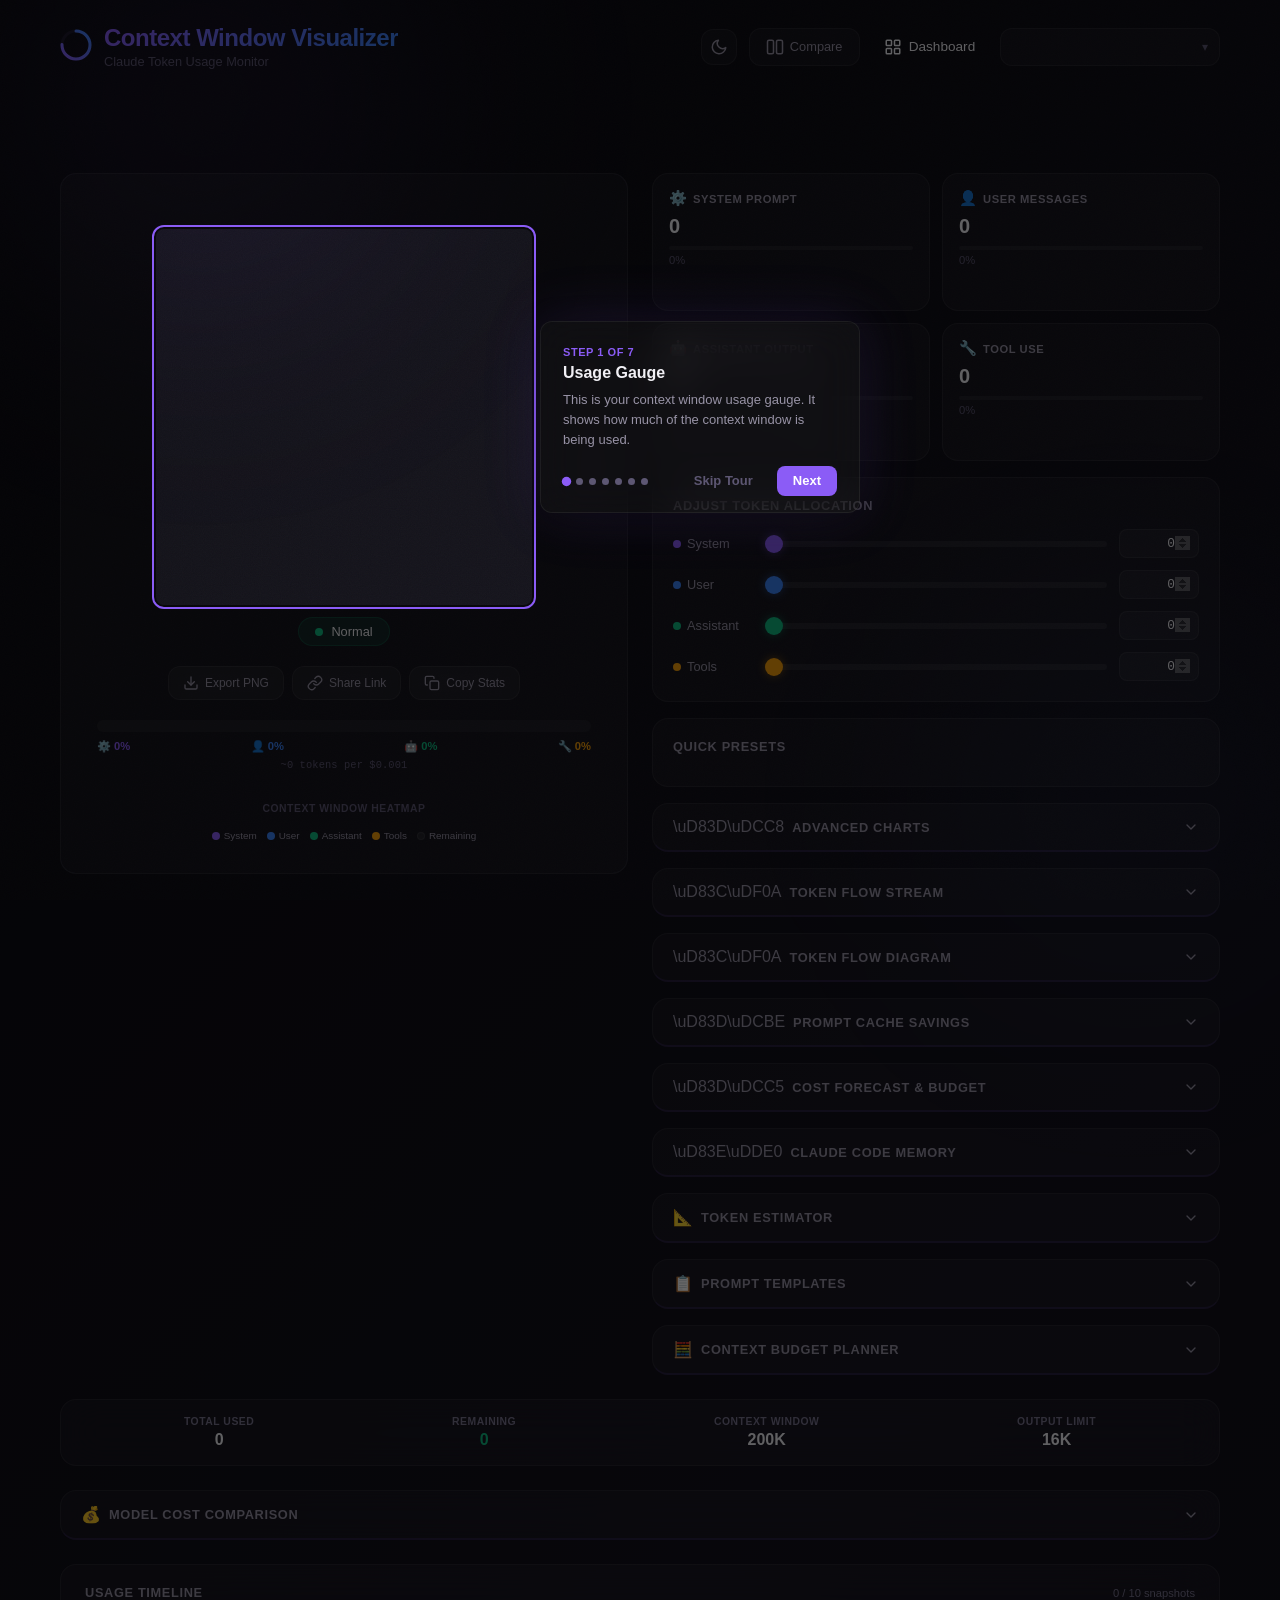
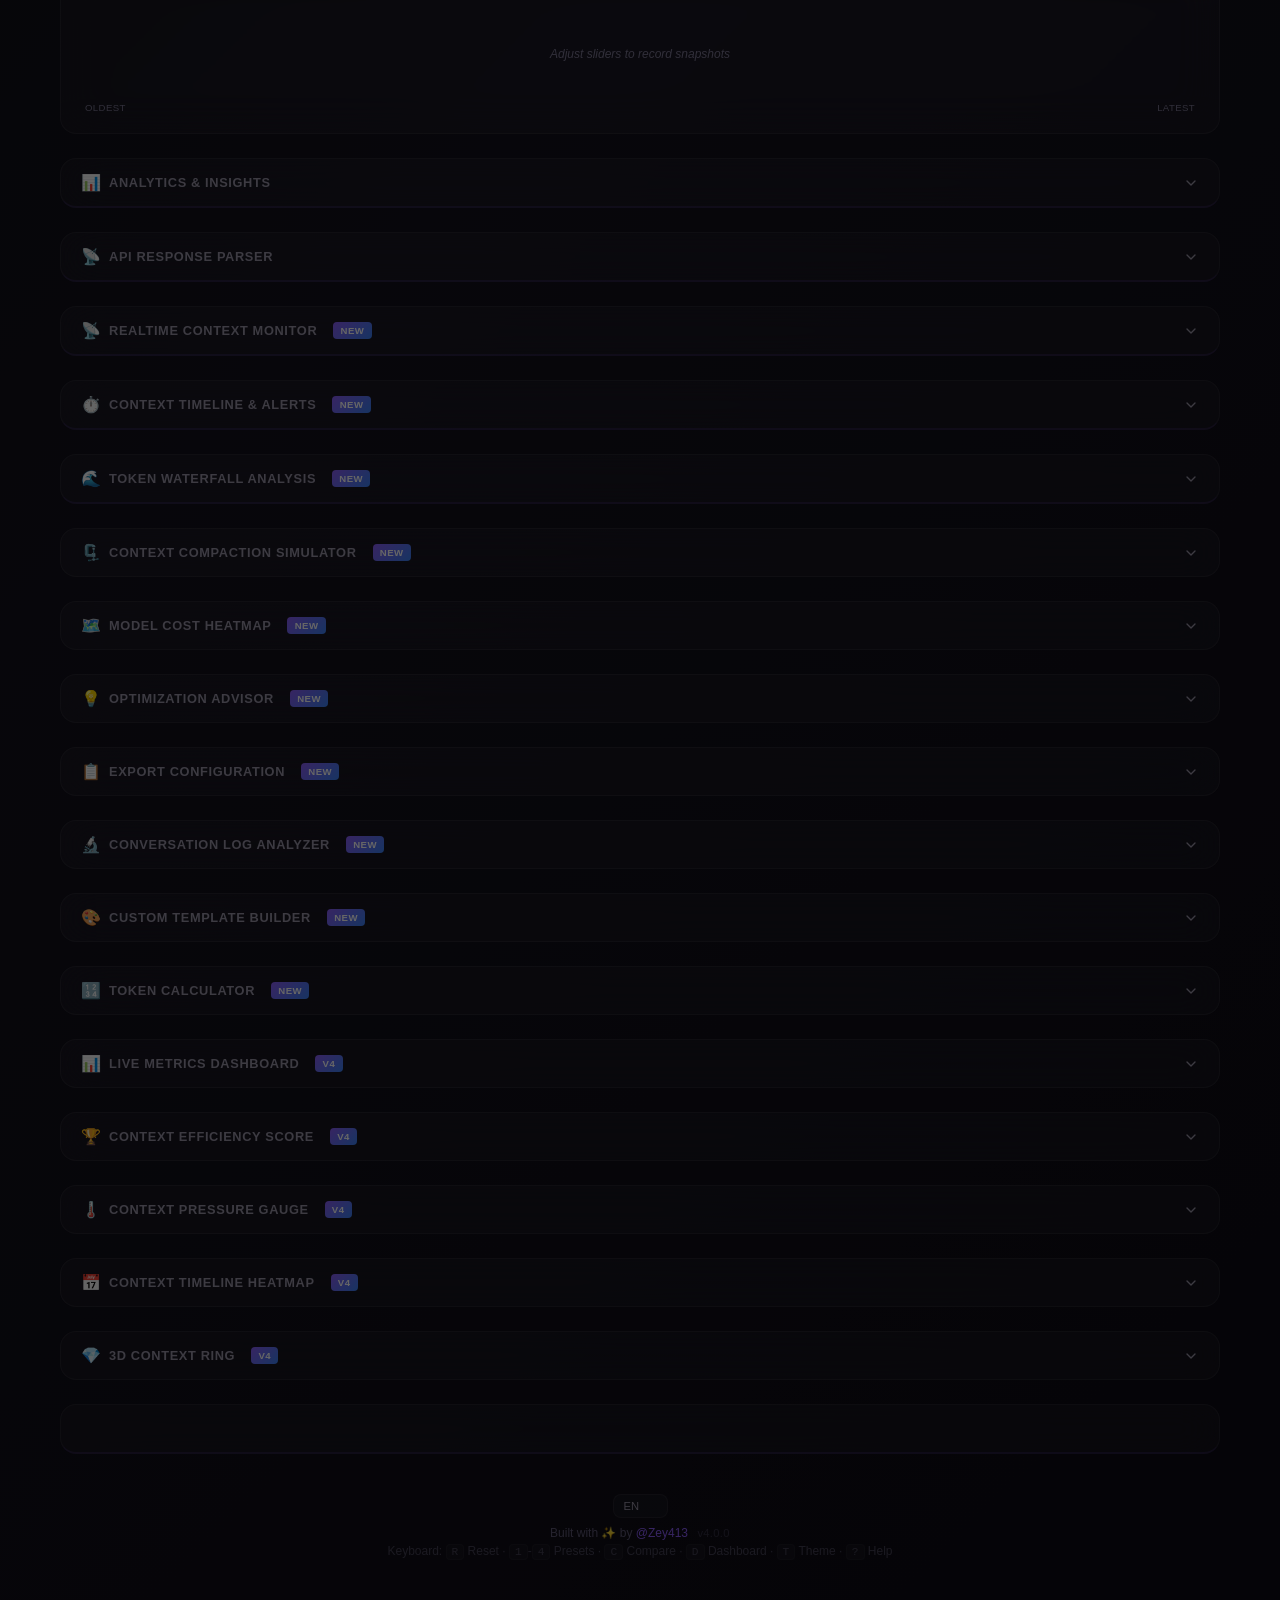
==== commit 4ee835a5: "feat: v4.0 — 5 new context window visualizations Add 5 major new visualization modules for context w" ====
--- a/index.html
+++ b/index.html
@@ -1098,6 +1098,96 @@
       </div>
     </section>
 
+    <!-- ====== NEW v4.0: Live Metrics Dashboard ====== -->
+    <section class="live-metrics-section glass-card scroll-reveal" id="live-metrics-section">
+      <button class="estimator-toggle" id="live-metrics-toggle" aria-expanded="false" aria-controls="live-metrics-body">
+        <div class="estimator-toggle__left">
+          <span class="estimator-toggle__icon" aria-hidden="true">📊</span>
+          <h3 class="estimator-toggle__title">Live Metrics Dashboard</h3>
+          <span class="badge badge--new">v4</span>
+        </div>
+        <svg class="estimator-toggle__chevron" width="16" height="16" viewBox="0 0 24 24" fill="none" stroke="currentColor" stroke-width="2" stroke-linecap="round" stroke-linejoin="round" aria-hidden="true">
+          <polyline points="6 9 12 15 18 9"/>
+        </svg>
+      </button>
+      <div class="live-metrics-body" id="live-metrics-body" style="display:none;">
+        <p class="section-desc">Real-time metrics with animated counters, sparklines, and trend indicators. Track tokens/sec, cost, health score, and estimated turns remaining.</p>
+        <div id="live-metrics-container"></div>
+      </div>
+    </section>
+
+    <!-- ====== NEW v4.0: Context Efficiency Score ====== -->
+    <section class="context-score-section glass-card scroll-reveal" id="context-score-section">
+      <button class="estimator-toggle" id="context-score-toggle" aria-expanded="false" aria-controls="context-score-body">
+        <div class="estimator-toggle__left">
+          <span class="estimator-toggle__icon" aria-hidden="true">🏆</span>
+          <h3 class="estimator-toggle__title">Context Efficiency Score</h3>
+          <span class="badge badge--new">v4</span>
+        </div>
+        <svg class="estimator-toggle__chevron" width="16" height="16" viewBox="0 0 24 24" fill="none" stroke="currentColor" stroke-width="2" stroke-linecap="round" stroke-linejoin="round" aria-hidden="true">
+          <polyline points="6 9 12 15 18 9"/>
+        </svg>
+      </button>
+      <div class="context-score-body" id="context-score-body" style="display:none;">
+        <p class="section-desc">Gamified scoring system for context usage efficiency. Get a letter grade (S/A/B/C/D/F) based on 5 factors with optimization tips.</p>
+        <div id="context-score-container"></div>
+      </div>
+    </section>
+
+    <!-- ====== NEW v4.0: Context Pressure Gauge ====== -->
+    <section class="context-pressure-section glass-card scroll-reveal" id="context-pressure-section">
+      <button class="estimator-toggle" id="context-pressure-toggle" aria-expanded="false" aria-controls="context-pressure-body">
+        <div class="estimator-toggle__left">
+          <span class="estimator-toggle__icon" aria-hidden="true">🌡️</span>
+          <h3 class="estimator-toggle__title">Context Pressure Gauge</h3>
+          <span class="badge badge--new">v4</span>
+        </div>
+        <svg class="estimator-toggle__chevron" width="16" height="16" viewBox="0 0 24 24" fill="none" stroke="currentColor" stroke-width="2" stroke-linecap="round" stroke-linejoin="round" aria-hidden="true">
+          <polyline points="6 9 12 15 18 9"/>
+        </svg>
+      </button>
+      <div class="context-pressure-body" id="context-pressure-body" style="display:none;">
+        <p class="section-desc">Visualize context usage as pressure building in a vessel. Animated fluid fill with rising bubbles and a PSI dial. Warning klaxon at critical levels.</p>
+        <div id="context-pressure-container"></div>
+      </div>
+    </section>
+
+    <!-- ====== NEW v4.0: Context Timeline Heatmap ====== -->
+    <section class="context-timeline-section glass-card scroll-reveal" id="context-timeline-section">
+      <button class="estimator-toggle" id="context-timeline-toggle" aria-expanded="false" aria-controls="context-timeline-body">
+        <div class="estimator-toggle__left">
+          <span class="estimator-toggle__icon" aria-hidden="true">📅</span>
+          <h3 class="estimator-toggle__title">Context Timeline Heatmap</h3>
+          <span class="badge badge--new">v4</span>
+        </div>
+        <svg class="estimator-toggle__chevron" width="16" height="16" viewBox="0 0 24 24" fill="none" stroke="currentColor" stroke-width="2" stroke-linecap="round" stroke-linejoin="round" aria-hidden="true">
+          <polyline points="6 9 12 15 18 9"/>
+        </svg>
+      </button>
+      <div class="context-timeline-body" id="context-timeline-body" style="display:none;">
+        <p class="section-desc">GitHub-contributions-style heatmap showing context usage intensity per conversation turn. Hover for detailed per-turn breakdowns.</p>
+        <div id="context-timeline-container"></div>
+      </div>
+    </section>
+
+    <!-- ====== NEW v4.0: Context Window 3D Ring ====== -->
+    <section class="context-ring-section glass-card scroll-reveal" id="context-ring-section">
+      <button class="estimator-toggle" id="context-ring-toggle" aria-expanded="false" aria-controls="context-ring-body">
+        <div class="estimator-toggle__left">
+          <span class="estimator-toggle__icon" aria-hidden="true">💎</span>
+          <h3 class="estimator-toggle__title">3D Context Ring</h3>
+          <span class="badge badge--new">v4</span>
+        </div>
+        <svg class="estimator-toggle__chevron" width="16" height="16" viewBox="0 0 24 24" fill="none" stroke="currentColor" stroke-width="2" stroke-linecap="round" stroke-linejoin="round" aria-hidden="true">
+          <polyline points="6 9 12 15 18 9"/>
+        </svg>
+      </button>
+      <div class="context-ring-body" id="context-ring-body" style="display:none;">
+        <p class="section-desc">Interactive pseudo-3D ring visualization with CSS transforms. Drag to rotate, segments rise proportionally to token usage.</p>
+        <div id="context-ring-container"></div>
+      </div>
+    </section>
+
     <!-- Conversation Replay -->
     <section class="replay-card glass-card" id="replay-card">
       <button class="estimator-toggle" id="replay-toggle" aria-expanded="false" aria-controls="replay-body">
@@ -1171,7 +1261,7 @@
           <option value="ja">日本語</option>
         </select>
       </div>
-      <p>Built with ✨ by <a href="https://github.com/Zey413" target="_blank" rel="noopener">@Zey413</a> <span class="footer__version">v3.4.0</span></p>
+      <p>Built with ✨ by <a href="https://github.com/Zey413" target="_blank" rel="noopener">@Zey413</a> <span class="footer__version">v4.0.0</span></p>
       <p class="footer__hint">Keyboard: <kbd>R</kbd> Reset &middot; <kbd>1</kbd>-<kbd>4</kbd> Presets &middot; <kbd>C</kbd> Compare &middot; <kbd>D</kbd> Dashboard &middot; <kbd>T</kbd> Theme &middot; <kbd>?</kbd> Help</p>
     </footer>
   </div>
@@ -1204,6 +1294,12 @@
   <script src="js/template-builder.js" defer></script>
   <script src="js/keyboard-help.js" defer></script>
   <script src="js/token-calculator.js" defer></script>
+  <!-- v4.0 modules -->
+  <script src="js/live-metrics.js" defer></script>
+  <script src="js/context-score.js" defer></script>
+  <script src="js/context-pressure.js" defer></script>
+  <script src="js/context-timeline.js" defer></script>
+  <script src="js/context-ring.js" defer></script>
   <script src="js/app.js" defer></script>
   <script>
     if ('serviceWorker' in navigator) {
--- a/css/style.css
+++ b/css/style.css
@@ -6080,3 +6080,686 @@
     overscroll-behavior: contain;
   }
 }
+
+/* ================================================================
+   v4.0 — Live Metrics Dashboard
+   ================================================================ */
+.live-metrics-grid {
+  display: grid;
+  grid-template-columns: repeat(3, 1fr);
+  gap: 12px;
+  padding: 16px 0;
+}
+
+.live-metric-card {
+  background: rgba(255,255,255,0.03);
+  border: 1px solid rgba(255,255,255,0.06);
+  border-radius: 12px;
+  padding: 14px;
+  display: flex;
+  flex-direction: column;
+  align-items: center;
+  gap: 6px;
+  transition: border-color var(--transition-fast, 0.15s), box-shadow var(--transition-fast, 0.15s);
+  contain: layout style paint;
+}
+
+.live-metric-card:hover {
+  border-color: rgba(139,92,246,0.3);
+  box-shadow: 0 0 16px rgba(139,92,246,0.1);
+}
+
+.live-metric-card--healthy { border-left: 3px solid #10B981; }
+.live-metric-card--warning { border-left: 3px solid #F59E0B; }
+.live-metric-card--danger { border-left: 3px solid #EF4444; }
+
+.live-metric__title {
+  font-size: 0.7rem;
+  text-transform: uppercase;
+  letter-spacing: 0.08em;
+  color: rgba(255,255,255,0.45);
+  font-weight: 500;
+}
+
+.live-metric__value {
+  font-size: 1.5rem;
+  font-weight: 700;
+  color: #E2E8F0;
+  font-variant-numeric: tabular-nums;
+  line-height: 1.2;
+}
+
+.live-metric__trend {
+  font-size: 0.75rem;
+  display: flex;
+  align-items: center;
+  gap: 4px;
+}
+
+.live-metric__trend--up { color: #10B981; }
+.live-metric__trend--down { color: #EF4444; }
+.live-metric__trend--stable { color: #F59E0B; }
+
+.live-metric__sparkline {
+  width: 100%;
+  height: 30px;
+  margin-top: 4px;
+}
+
+.live-metric__sparkline polyline {
+  fill: none;
+  stroke-width: 1.5;
+  stroke-linecap: round;
+  stroke-linejoin: round;
+}
+
+.live-metric__sparkline .sparkline-area {
+  opacity: 0.15;
+}
+
+.live-metric__ring {
+  width: 48px;
+  height: 48px;
+}
+
+.live-metric__ring circle {
+  fill: none;
+  stroke-width: 4;
+  transition: stroke-dasharray 0.5s ease;
+}
+
+[data-theme="light"] .live-metric-card {
+  background: rgba(0,0,0,0.02);
+  border-color: rgba(0,0,0,0.08);
+}
+[data-theme="light"] .live-metric__title { color: rgba(0,0,0,0.5); }
+[data-theme="light"] .live-metric__value { color: #1E293B; }
+
+@media (max-width: 768px) {
+  .live-metrics-grid { grid-template-columns: repeat(2, 1fr); }
+}
+@media (max-width: 480px) {
+  .live-metrics-grid { grid-template-columns: 1fr; }
+}
+
+/* ================================================================
+   v4.0 — Context Efficiency Score
+   ================================================================ */
+.context-score-wrap {
+  display: flex;
+  flex-direction: column;
+  align-items: center;
+  gap: 24px;
+  padding: 16px 0;
+}
+
+.context-score__ring-area {
+  position: relative;
+  width: 200px;
+  height: 200px;
+}
+
+.context-score__ring-svg {
+  width: 200px;
+  height: 200px;
+  transform: rotate(-90deg);
+}
+
+.context-score__ring-bg {
+  fill: none;
+  stroke: rgba(255,255,255,0.06);
+  stroke-width: 10;
+}
+
+.context-score__ring-fill {
+  fill: none;
+  stroke-width: 10;
+  stroke-linecap: round;
+  transition: stroke-dasharray 0.8s cubic-bezier(0.4, 0, 0.2, 1), stroke 0.4s ease;
+}
+
+.context-score__center {
+  position: absolute;
+  inset: 0;
+  display: flex;
+  flex-direction: column;
+  align-items: center;
+  justify-content: center;
+}
+
+.context-score__number {
+  font-size: 2.8rem;
+  font-weight: 800;
+  color: #E2E8F0;
+  line-height: 1;
+  font-variant-numeric: tabular-nums;
+}
+
+.context-score__grade {
+  font-size: 1.6rem;
+  font-weight: 800;
+  margin-top: 4px;
+  transition: transform 0.3s cubic-bezier(0.34, 1.56, 0.64, 1), color 0.3s;
+}
+
+.context-score__grade--pop {
+  animation: scorePop 0.5s cubic-bezier(0.34, 1.56, 0.64, 1);
+}
+
+@keyframes scorePop {
+  0% { transform: scale(0.5); opacity: 0; }
+  60% { transform: scale(1.3); }
+  100% { transform: scale(1); opacity: 1; }
+}
+
+.context-score__grade--s { color: #10B981; text-shadow: 0 0 12px rgba(16,185,129,0.5); }
+.context-score__grade--a { color: #34D399; }
+.context-score__grade--b { color: #84CC16; }
+.context-score__grade--c { color: #F59E0B; }
+.context-score__grade--d { color: #F97316; }
+.context-score__grade--f { color: #EF4444; }
+
+.context-score__factors {
+  width: 100%;
+  display: flex;
+  flex-direction: column;
+  gap: 10px;
+}
+
+.context-score__factor {
+  display: flex;
+  align-items: center;
+  gap: 10px;
+}
+
+.context-score__factor-label {
+  flex: 0 0 140px;
+  font-size: 0.78rem;
+  color: rgba(255,255,255,0.6);
+  text-align: right;
+}
+
+.context-score__factor-bar-wrap {
+  flex: 1;
+  height: 8px;
+  background: rgba(255,255,255,0.06);
+  border-radius: 4px;
+  overflow: hidden;
+}
+
+.context-score__factor-bar {
+  height: 100%;
+  border-radius: 4px;
+  transition: width 0.6s cubic-bezier(0.4, 0, 0.2, 1), background 0.3s;
+  min-width: 2px;
+}
+
+.context-score__factor-value {
+  flex: 0 0 40px;
+  font-size: 0.78rem;
+  font-weight: 600;
+  font-variant-numeric: tabular-nums;
+}
+
+.context-score__tips {
+  width: 100%;
+  display: flex;
+  flex-direction: column;
+  gap: 8px;
+}
+
+.context-score__tip {
+  display: flex;
+  align-items: flex-start;
+  gap: 8px;
+  padding: 10px 12px;
+  background: rgba(139,92,246,0.06);
+  border: 1px solid rgba(139,92,246,0.12);
+  border-radius: 8px;
+  font-size: 0.8rem;
+  color: rgba(255,255,255,0.7);
+  line-height: 1.4;
+}
+
+.context-score__tip-icon { flex-shrink: 0; font-size: 1rem; }
+
+[data-theme="light"] .context-score__number { color: #1E293B; }
+[data-theme="light"] .context-score__factor-label { color: rgba(0,0,0,0.55); }
+[data-theme="light"] .context-score__factor-bar-wrap { background: rgba(0,0,0,0.06); }
+[data-theme="light"] .context-score__ring-bg { stroke: rgba(0,0,0,0.08); }
+[data-theme="light"] .context-score__tip { background: rgba(139,92,246,0.05); color: rgba(0,0,0,0.65); }
+
+/* ================================================================
+   v4.0 — Context Pressure Gauge
+   ================================================================ */
+.context-pressure-wrap {
+  display: flex;
+  flex-wrap: wrap;
+  align-items: flex-start;
+  gap: 20px;
+  padding: 16px 0;
+  justify-content: center;
+}
+
+.context-pressure__vessel-area {
+  position: relative;
+  width: 280px;
+  height: 260px;
+  flex-shrink: 0;
+}
+
+.context-pressure__vessel-svg { width: 100%; height: 100%; }
+
+.context-pressure__vessel-body {
+  fill: rgba(255,255,255,0.02);
+  stroke: rgba(255,255,255,0.15);
+  stroke-width: 2;
+  rx: 16;
+}
+
+.context-pressure__liquid { transition: fill 0.5s ease; }
+.context-pressure__wave { fill: none; stroke-width: 0; }
+.context-pressure__bubble { fill: rgba(255,255,255,0.25); transition: r 0.3s; }
+
+.context-pressure__dial-area {
+  flex-shrink: 0;
+  display: flex;
+  flex-direction: column;
+  align-items: center;
+  gap: 8px;
+}
+
+.context-pressure__dial-svg { width: 160px; height: 100px; }
+
+.context-pressure__dial-bg {
+  fill: none;
+  stroke: rgba(255,255,255,0.08);
+  stroke-width: 8;
+  stroke-linecap: round;
+}
+
+.context-pressure__dial-fill {
+  fill: none;
+  stroke-width: 8;
+  stroke-linecap: round;
+  transition: stroke-dasharray 0.5s ease, stroke 0.4s;
+}
+
+.context-pressure__dial-needle {
+  stroke: #E2E8F0;
+  stroke-width: 2;
+  stroke-linecap: round;
+  transition: transform 0.5s cubic-bezier(0.34, 1.56, 0.64, 1);
+  transform-origin: center;
+}
+
+.context-pressure__psi-value {
+  font-size: 1.8rem;
+  font-weight: 700;
+  color: #E2E8F0;
+  font-variant-numeric: tabular-nums;
+}
+
+.context-pressure__psi-label {
+  font-size: 0.7rem;
+  text-transform: uppercase;
+  letter-spacing: 0.1em;
+  color: rgba(255,255,255,0.4);
+}
+
+.context-pressure__warning {
+  display: none;
+  width: 100%;
+  text-align: center;
+  padding: 10px;
+  border-radius: 8px;
+  font-weight: 700;
+  font-size: 0.85rem;
+  letter-spacing: 0.05em;
+}
+
+.context-pressure__warning--active { display: block; animation: pressureFlash 1s ease infinite; }
+.context-pressure__warning--amber {
+  background: rgba(245,158,11,0.12);
+  border: 1px solid rgba(245,158,11,0.3);
+  color: #F59E0B;
+}
+.context-pressure__warning--red {
+  background: rgba(239,68,68,0.12);
+  border: 1px solid rgba(239,68,68,0.4);
+  color: #EF4444;
+}
+
+@keyframes pressureFlash {
+  0%, 100% { opacity: 1; }
+  50% { opacity: 0.5; }
+}
+
+.context-pressure__stats {
+  width: 100%;
+  display: grid;
+  grid-template-columns: repeat(4, 1fr);
+  gap: 8px;
+  margin-top: 8px;
+}
+
+.context-pressure__stat {
+  text-align: center;
+  padding: 8px 4px;
+  background: rgba(255,255,255,0.02);
+  border-radius: 8px;
+  border: 1px solid rgba(255,255,255,0.04);
+}
+
+.context-pressure__stat-label {
+  font-size: 0.65rem;
+  text-transform: uppercase;
+  letter-spacing: 0.06em;
+  color: rgba(255,255,255,0.4);
+  margin-bottom: 2px;
+}
+
+.context-pressure__stat-value {
+  font-size: 0.95rem;
+  font-weight: 600;
+  color: #E2E8F0;
+  font-variant-numeric: tabular-nums;
+}
+
+[data-theme="light"] .context-pressure__vessel-body { fill: rgba(0,0,0,0.01); stroke: rgba(0,0,0,0.12); }
+[data-theme="light"] .context-pressure__psi-value { color: #1E293B; }
+[data-theme="light"] .context-pressure__stat-value { color: #1E293B; }
+[data-theme="light"] .context-pressure__dial-bg { stroke: rgba(0,0,0,0.08); }
+
+@media (max-width: 600px) {
+  .context-pressure-wrap { flex-direction: column; align-items: center; }
+  .context-pressure__vessel-area { width: 100%; max-width: 280px; }
+  .context-pressure__stats { grid-template-columns: repeat(2, 1fr); }
+}
+
+/* ================================================================
+   v4.0 — Context Timeline Heatmap
+   ================================================================ */
+.context-timeline-wrap { padding: 16px 0; }
+
+.context-timeline__controls {
+  display: flex;
+  align-items: center;
+  gap: 10px;
+  margin-bottom: 12px;
+  flex-wrap: wrap;
+}
+
+.context-timeline__count {
+  font-size: 0.78rem;
+  color: rgba(255,255,255,0.5);
+  margin-left: auto;
+}
+
+.context-timeline__grid-wrap {
+  overflow-x: auto;
+  overflow-y: hidden;
+  -webkit-overflow-scrolling: touch;
+  padding: 8px 0;
+  scrollbar-width: thin;
+  scrollbar-color: rgba(139,92,246,0.3) transparent;
+}
+
+.context-timeline__grid-wrap::-webkit-scrollbar { height: 6px; }
+.context-timeline__grid-wrap::-webkit-scrollbar-thumb {
+  background: rgba(139,92,246,0.3);
+  border-radius: 3px;
+}
+
+.context-timeline__grid {
+  display: inline-grid;
+  grid-auto-flow: column;
+  grid-template-rows: repeat(5, 16px);
+  gap: 2px;
+}
+
+.context-timeline__row-labels {
+  display: grid;
+  grid-template-rows: repeat(5, 16px);
+  gap: 2px;
+  margin-right: 6px;
+  float: left;
+}
+
+.context-timeline__row-label {
+  font-size: 0.6rem;
+  color: rgba(255,255,255,0.35);
+  display: flex;
+  align-items: center;
+  padding-right: 4px;
+  white-space: nowrap;
+}
+
+.context-timeline__cell {
+  width: 16px;
+  height: 16px;
+  border-radius: 3px;
+  background: rgba(255,255,255,0.03);
+  border: 1px solid rgba(255,255,255,0.04);
+  cursor: pointer;
+  transition: transform 0.1s, border-color 0.15s;
+  contain: layout style paint;
+}
+
+.context-timeline__cell:hover {
+  transform: scale(1.3);
+  border-color: rgba(255,255,255,0.3);
+  z-index: 2;
+  position: relative;
+}
+
+.context-timeline__cell--system-1 { background: rgba(139,92,246,0.2); }
+.context-timeline__cell--system-2 { background: rgba(139,92,246,0.4); }
+.context-timeline__cell--system-3 { background: rgba(139,92,246,0.6); }
+.context-timeline__cell--system-4 { background: rgba(139,92,246,0.8); }
+.context-timeline__cell--user-1 { background: rgba(59,130,246,0.2); }
+.context-timeline__cell--user-2 { background: rgba(59,130,246,0.4); }
+.context-timeline__cell--user-3 { background: rgba(59,130,246,0.6); }
+.context-timeline__cell--user-4 { background: rgba(59,130,246,0.8); }
+.context-timeline__cell--assistant-1 { background: rgba(16,185,129,0.2); }
+.context-timeline__cell--assistant-2 { background: rgba(16,185,129,0.4); }
+.context-timeline__cell--assistant-3 { background: rgba(16,185,129,0.6); }
+.context-timeline__cell--assistant-4 { background: rgba(16,185,129,0.8); }
+.context-timeline__cell--tools-1 { background: rgba(245,158,11,0.2); }
+.context-timeline__cell--tools-2 { background: rgba(245,158,11,0.4); }
+.context-timeline__cell--tools-3 { background: rgba(245,158,11,0.6); }
+.context-timeline__cell--tools-4 { background: rgba(245,158,11,0.8); }
+.context-timeline__cell--total-1 { background: rgba(16,185,129,0.25); }
+.context-timeline__cell--total-2 { background: rgba(245,158,11,0.3); }
+.context-timeline__cell--total-3 { background: rgba(245,158,11,0.55); }
+.context-timeline__cell--total-4 { background: rgba(239,68,68,0.7); }
+
+.context-timeline__tooltip {
+  position: fixed;
+  z-index: 999;
+  padding: 10px 14px;
+  background: rgba(15,12,30,0.92);
+  backdrop-filter: blur(12px);
+  border: 1px solid rgba(139,92,246,0.2);
+  border-radius: 10px;
+  font-size: 0.75rem;
+  color: #E2E8F0;
+  pointer-events: none;
+  opacity: 0;
+  transition: opacity 0.15s;
+  max-width: 220px;
+  line-height: 1.5;
+  box-shadow: 0 4px 24px rgba(0,0,0,0.4);
+}
+
+.context-timeline__tooltip--visible { opacity: 1; }
+
+.context-timeline__turn-labels {
+  display: flex;
+  gap: 2px;
+  margin-top: 4px;
+}
+
+.context-timeline__turn-label {
+  width: 16px;
+  text-align: center;
+  font-size: 0.55rem;
+  color: rgba(255,255,255,0.3);
+}
+
+.context-timeline__legend {
+  display: flex;
+  gap: 12px;
+  margin-top: 12px;
+  flex-wrap: wrap;
+}
+
+.context-timeline__legend-item {
+  display: flex;
+  align-items: center;
+  gap: 4px;
+  font-size: 0.7rem;
+  color: rgba(255,255,255,0.5);
+}
+
+.context-timeline__legend-dot {
+  width: 10px;
+  height: 10px;
+  border-radius: 2px;
+}
+
+[data-theme="light"] .context-timeline__cell { background: rgba(0,0,0,0.03); border-color: rgba(0,0,0,0.06); }
+[data-theme="light"] .context-timeline__tooltip { background: rgba(255,255,255,0.95); color: #1E293B; border-color: rgba(0,0,0,0.1); }
+[data-theme="light"] .context-timeline__row-label { color: rgba(0,0,0,0.4); }
+[data-theme="light"] .context-timeline__count { color: rgba(0,0,0,0.45); }
+
+/* ================================================================
+   v4.0 — Context Window 3D Ring
+   ================================================================ */
+.context-ring-wrap {
+  display: flex;
+  flex-direction: column;
+  align-items: center;
+  gap: 20px;
+  padding: 16px 0;
+}
+
+.context-ring__viewport {
+  width: 300px;
+  height: 300px;
+  perspective: 800px;
+  cursor: grab;
+  user-select: none;
+}
+
+.context-ring__viewport:active { cursor: grabbing; }
+
+.context-ring__ring {
+  width: 100%;
+  height: 100%;
+  position: relative;
+  transform-style: preserve-3d;
+  will-change: transform;
+}
+
+.context-ring__slice {
+  position: absolute;
+  left: 50%;
+  top: 50%;
+  width: 20px;
+  margin-left: -10px;
+  border-radius: 3px;
+  transform-origin: center center;
+  transition: height 0.4s cubic-bezier(0.4, 0, 0.2, 1), box-shadow 0.3s;
+  backface-visibility: visible;
+}
+
+.context-ring__slice--system { background: #8B5CF6; box-shadow: 0 0 8px rgba(139,92,246,0.4); }
+.context-ring__slice--user { background: #3B82F6; box-shadow: 0 0 8px rgba(59,130,246,0.4); }
+.context-ring__slice--assistant { background: #10B981; box-shadow: 0 0 8px rgba(16,185,129,0.4); }
+.context-ring__slice--tools { background: #F59E0B; box-shadow: 0 0 8px rgba(245,158,11,0.4); }
+.context-ring__slice--remaining { background: #1E1B2E; box-shadow: none; opacity: 0.5; }
+
+.context-ring__label {
+  position: absolute;
+  left: 50%;
+  top: 50%;
+  transform-style: preserve-3d;
+  backface-visibility: hidden;
+  pointer-events: none;
+  white-space: nowrap;
+  font-size: 0.7rem;
+  font-weight: 600;
+  color: rgba(255,255,255,0.8);
+  text-shadow: 0 1px 4px rgba(0,0,0,0.6);
+  transition: opacity 0.3s;
+}
+
+.context-ring__legend {
+  display: flex;
+  gap: 16px;
+  flex-wrap: wrap;
+  justify-content: center;
+}
+
+.context-ring__legend-item {
+  display: flex;
+  align-items: center;
+  gap: 6px;
+  font-size: 0.78rem;
+  color: rgba(255,255,255,0.6);
+}
+
+.context-ring__legend-dot { width: 10px; height: 10px; border-radius: 50%; }
+
+.context-ring__stats {
+  display: grid;
+  grid-template-columns: repeat(4, 1fr);
+  gap: 8px;
+  width: 100%;
+  max-width: 400px;
+}
+
+.context-ring__stat {
+  text-align: center;
+  padding: 8px 4px;
+  background: rgba(255,255,255,0.02);
+  border-radius: 8px;
+  border: 1px solid rgba(255,255,255,0.04);
+}
+
+.context-ring__stat-label {
+  font-size: 0.6rem;
+  text-transform: uppercase;
+  letter-spacing: 0.06em;
+  color: rgba(255,255,255,0.4);
+}
+
+.context-ring__stat-value {
+  font-size: 0.9rem;
+  font-weight: 600;
+  color: #E2E8F0;
+  font-variant-numeric: tabular-nums;
+}
+
+.context-ring__total { font-size: 1.4rem; font-weight: 700; color: #E2E8F0; }
+
+.context-ring__sr-only {
+  position: absolute;
+  width: 1px; height: 1px;
+  padding: 0; margin: -1px;
+  overflow: hidden;
+  clip: rect(0,0,0,0);
+  white-space: nowrap;
+  border-width: 0;
+}
+
+[data-theme="light"] .context-ring__slice--remaining { background: #E2E8F0; }
+[data-theme="light"] .context-ring__label { color: rgba(0,0,0,0.7); text-shadow: 0 1px 4px rgba(255,255,255,0.6); }
+[data-theme="light"] .context-ring__stat-value { color: #1E293B; }
+[data-theme="light"] .context-ring__total { color: #1E293B; }
+
+@media (max-width: 480px) {
+  .context-ring__viewport { width: 220px; height: 220px; }
+  .context-ring__stats { grid-template-columns: repeat(2, 1fr); }
+}
